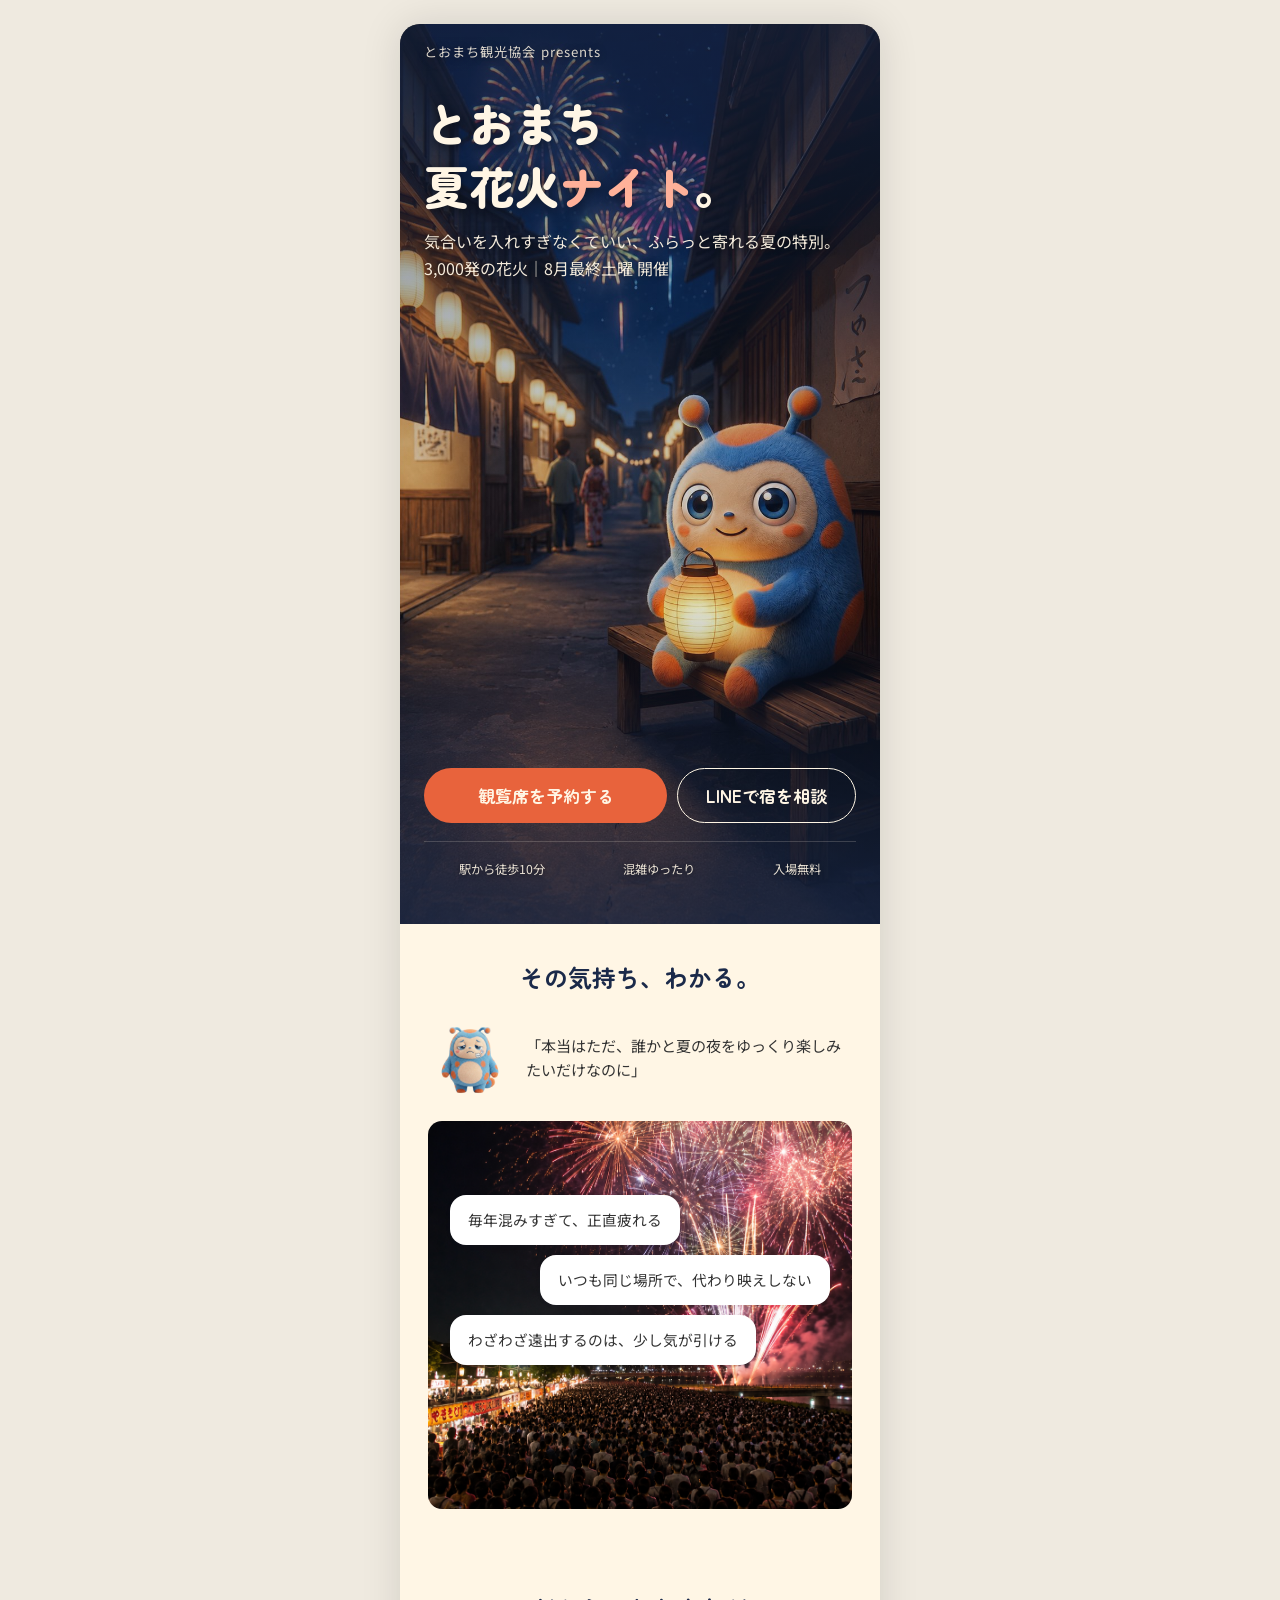
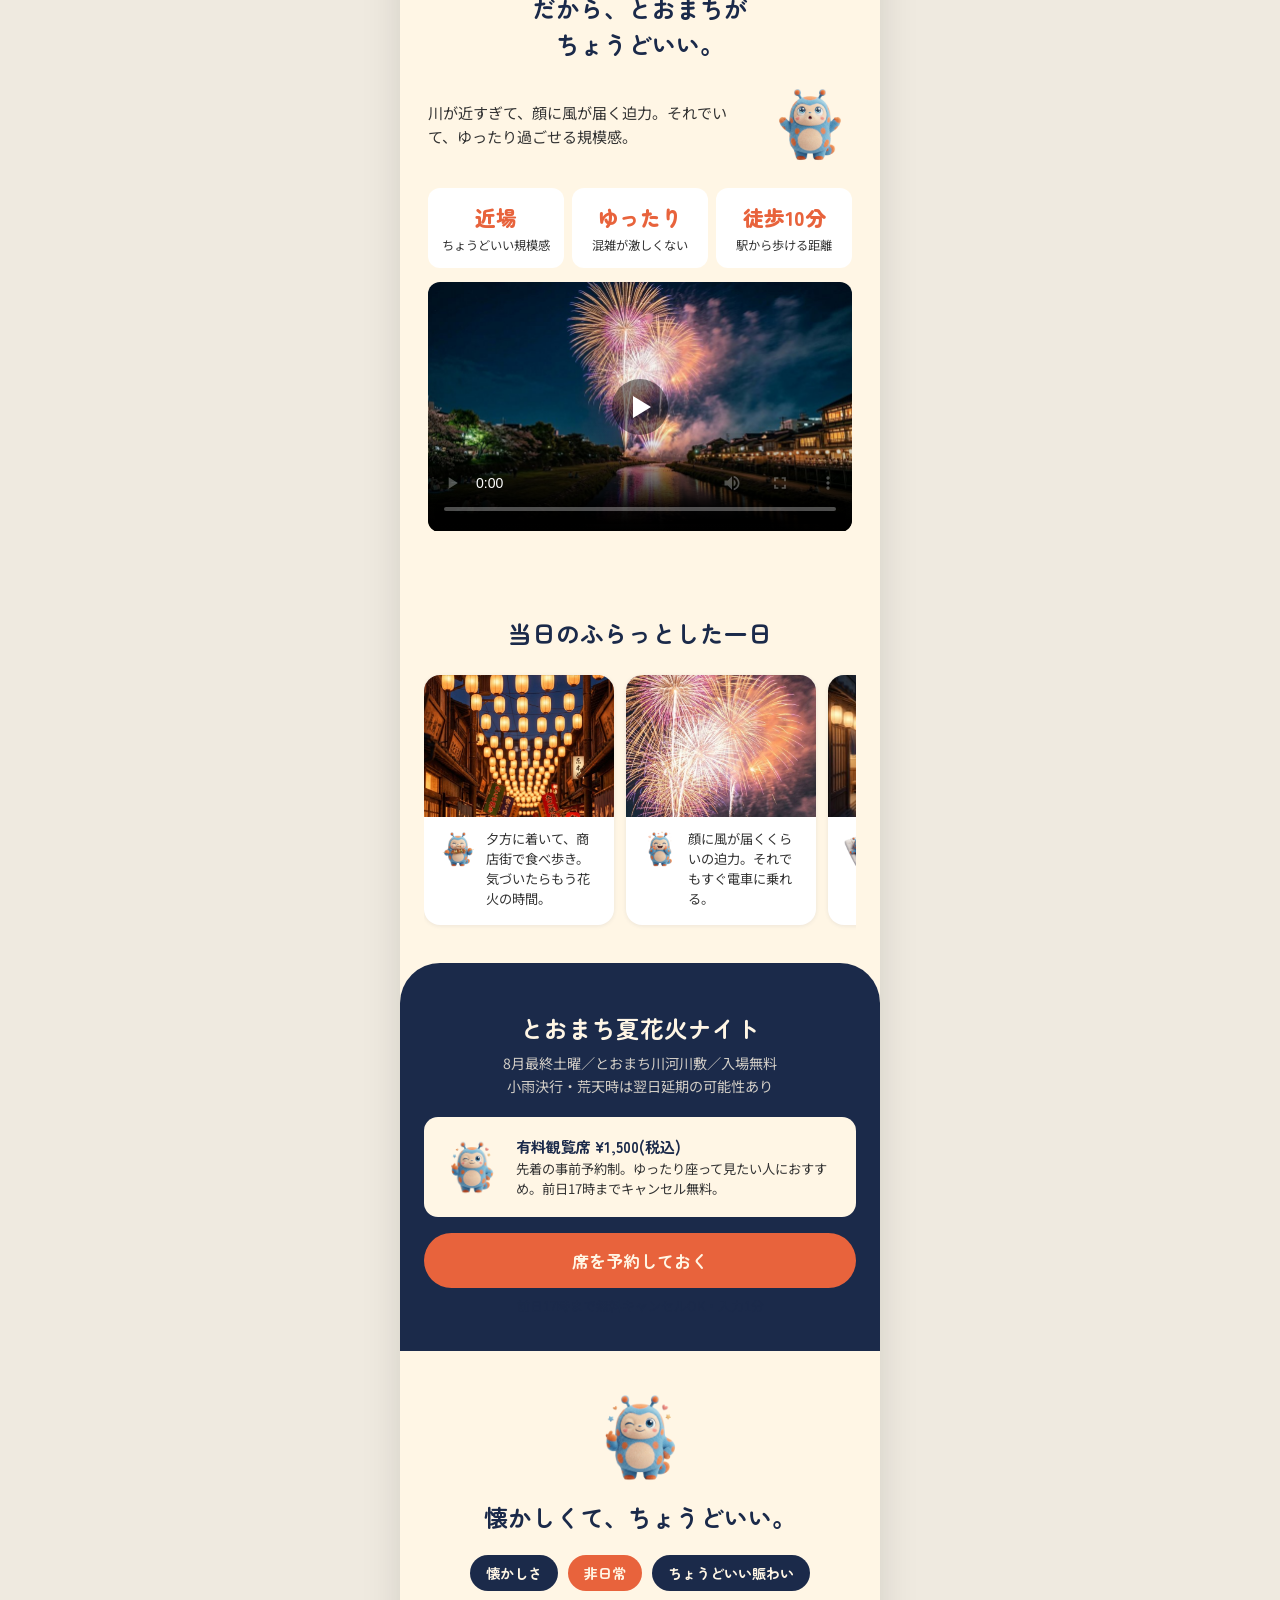
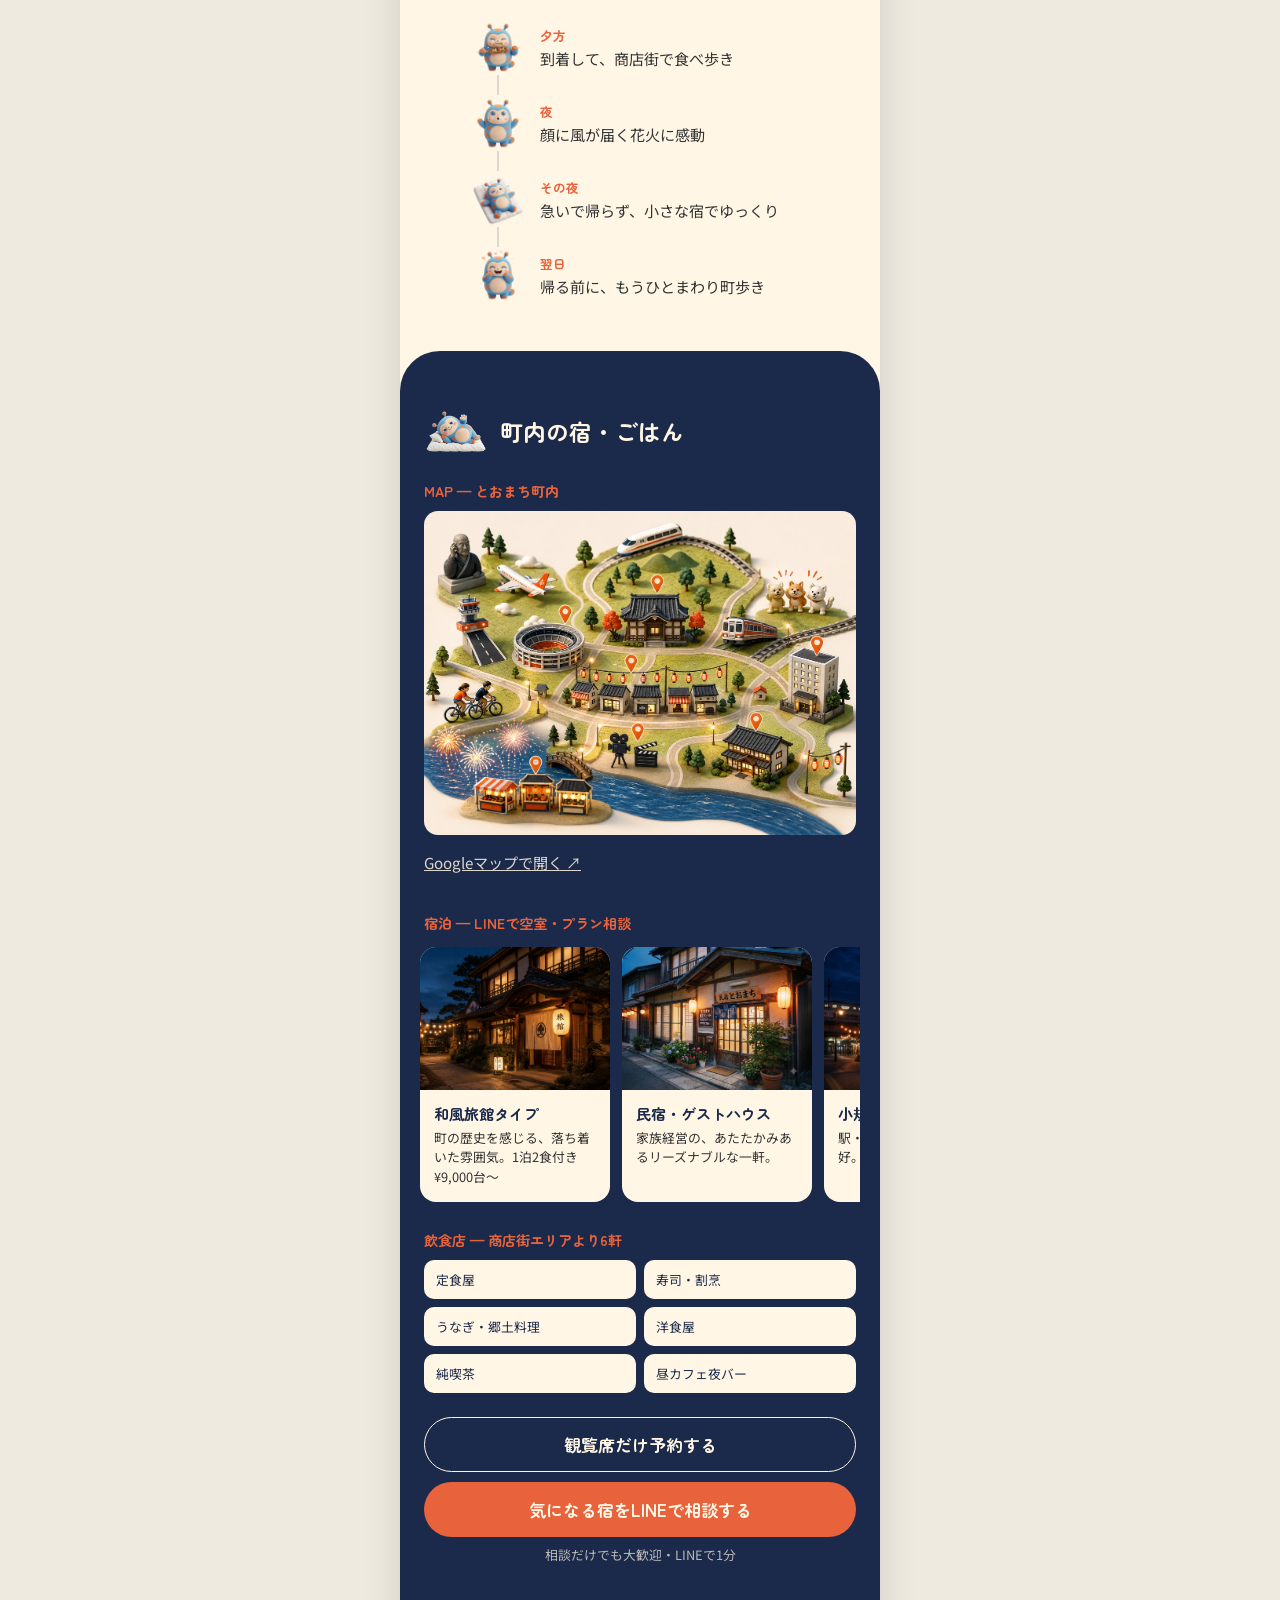
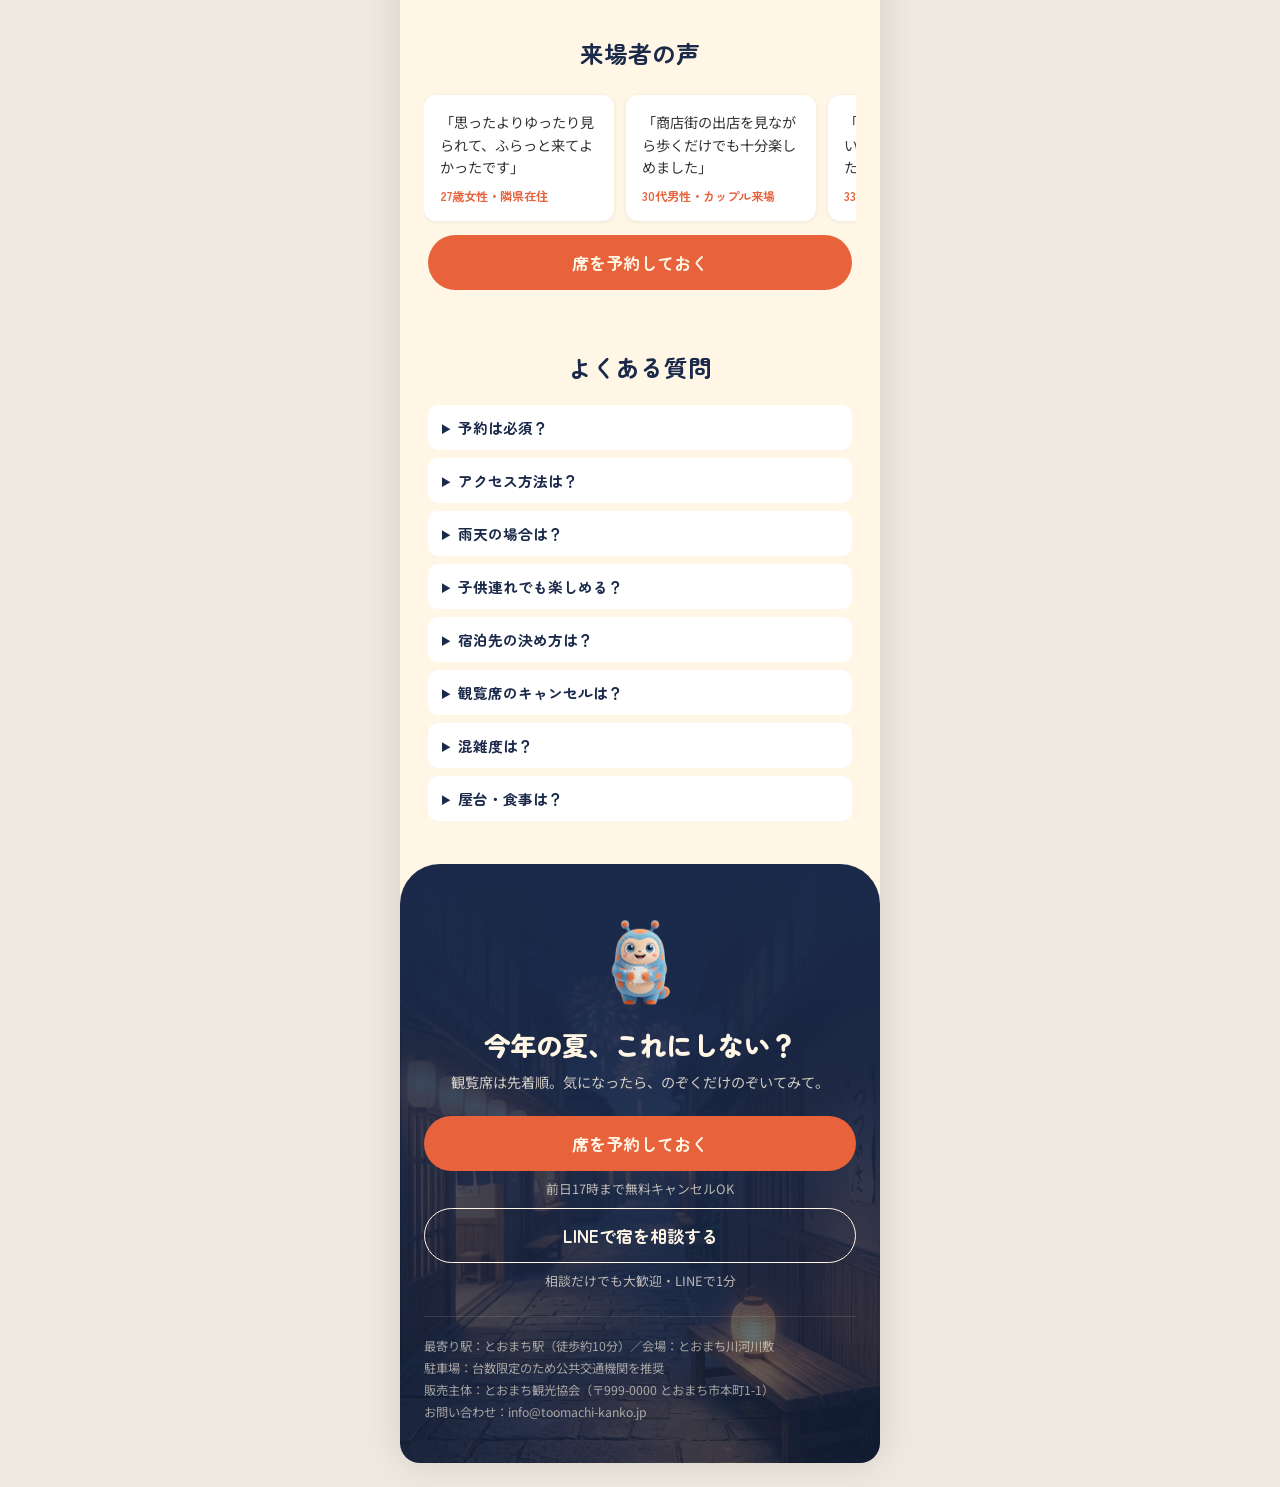
==== index.html @ 7e81d55f "更新-3" ====
<!DOCTYPE html>
<html lang="ja">

<head>
  <meta charset="UTF-8">
  <!-- スマホファースト：この viewport 設定が無いとPC表示のまま縮小されてしまうので必須です -->
  <meta name="viewport" content="width=device-width, initial-scale=1.0">
  <title>とおまち夏花火ナイト｜気合いを入れすぎなくていい、ふらっと行ける夏の特別</title>
  <meta name="description" content="とおまち夏花火ナイト。3,000発の花火、駅から徒歩10分、混雑ゆったり。気合いを入れすぎなくていい、ふらっと寄れる夏の特別を、とおまちで。">

  <!-- canonical URL：http/https・www有無などの重複URL対策。
       TODO: 実際の公開URLに差し替えてください（例：GitHub Pagesならリポジトリの公開URL） -->
  <link rel="canonical" href="https://your-domain.example/">

  <!-- OGP：SNS（Reels・X・LINEなど）でリンクをシェアされた時のカード表示に使われます -->
  <meta property="og:type" content="website">
  <meta property="og:site_name" content="とおまち夏花火ナイト">
  <meta property="og:title" content="とおまち夏花火ナイト｜気合いを入れすぎなくていい、ふらっと行ける夏の特別">
  <meta property="og:description" content="3,000発の花火、駅から徒歩10分、混雑ゆったり。気合いを入れすぎなくていい、ふらっと寄れる夏の特別を、とおまちで。">
  <!-- TODO: 実際の公開URL・OGP画像URLに差し替えてください（画像は1200×630px推奨） -->
  <meta property="og:url" content="https://your-domain.example/">
  <meta property="og:image" content="https://your-domain.example/images/bg-fv.jpg">
  <meta property="og:locale" content="ja_JP">

  <!-- Twitter Card：og:title等を流用しつつ、大きい画像カード表示にする指定 -->
  <meta name="twitter:card" content="summary_large_image">

  <!-- ファビコン一式：ブラウザやOSによって読み込むサイズ・形式が違うため、
       favicon.ico（従来ブラウザ用）／PNG各サイズ（現代ブラウザ・iOS用）／
       Android向けアイコン＋site.webmanifest をまとめて設置しています -->
  <link rel="icon" href="favicon.ico" sizes="any">
  <link rel="icon" type="image/png" sizes="16x16" href="images/favicon-16x16.png">
  <link rel="icon" type="image/png" sizes="32x32" href="images/favicon-32x32.png">
  <link rel="apple-touch-icon" sizes="180x180" href="images/apple-touch-icon.png">
  <link rel="manifest" href="site.webmanifest">
  <meta name="theme-color" content="#1B2A4A">

  <!-- Google Fonts：元データは日本語フォントを490個のファイルに分割して埋め込んでいたため、
     ここでは通常のCDN読み込みに変更しています（表示速度・保守性が大きく向上します） -->
  <link rel="preconnect" href="https://fonts.googleapis.com">
  <link rel="preconnect" href="https://fonts.gstatic.com" crossorigin>
  <link
    href="https://fonts.googleapis.com/css2?family=Noto+Sans+JP:wght@400;500;700&family=Zen+Maru+Gothic:wght@500;700;900&display=swap"
    rel="stylesheet">

  <link rel="stylesheet" href="style.css">
</head>

<body>

  <!-- ===================================================
     カード全体を包むラッパー。PC幅で見たときは中央に
     スマホサイズのカードとして表示されます（.lp-frame で制御）
=================================================== -->
  <div class="lp-frame">

    <!-- ============ ① ファーストビュー（FV） ============ -->
    <header class="fv" style="background-image:url('images/bg-fv.jpg');">
      <div class="fv__overlay"></div>
      <div class="fv__inner">
        <p class="fv__kicker">とおまち観光協会 presents</p>
        <h1 class="fv__title">とおまち<br>夏花火<span class="fv__title-accent">ナイト</span>。</h1>
        <p class="fv__lead">気合いを入れすぎなくていい、ふらっと寄れる夏の特別。<br>3,000発の花火｜8月最終土曜 開催</p>
      </div>

      <!-- ボタンと統計行は、写真の一番下にぴったり固定表示させたいので
         position:absolute で明示的に下端に配置しています（flexの微妙な挙動に頼らない方法） -->
      <div class="fv__bottom">
        <div class="fv__ctas">
          <!-- TODO: href="#" を実際の予約フォームURLに差し替えてください -->
          <a href="#event" class="btn btn--primary">観覧席を予約する</a>
          <a href="#lodging" class="btn btn--outline">LINEで宿を相談</a>
        </div>

        <div class="fv__stats">
          <span>駅から徒歩10分</span>
          <span>混雑ゆったり</span>
          <span>入場無料</span>
        </div>
      </div>
    </header>


    <!-- ============ ② 悩み・あるある（深層共感） ============ -->
    <section class="section section--light">
      <h2 class="section__title">その気持ち、わかる。</h2>

      <div class="empathy-row">
        <video class="empathy-row__icon" src="videos/tooma-unadare.mp4" poster="images/tooma-unadare.png"
          autoplay muted loop playsinline width="84" height="84"></video>
        <p class="empathy-row__text">「本当はただ、誰かと夏の夜をゆっくり楽しみたいだけなのに」</p>
      </div>

      <!-- 吹き出しはスクロールで画面に入ったタイミングでふわっと表示（script.js の IntersectionObserver で制御） -->
      <div class="bubble-card" style="background-image:url('images/bg-nayami.jpg');">
        <div class="bubble-card__inner">
          <div class="bubble bubble--left bubble-in" style="animation-delay:.1s">毎年混みすぎて、正直疲れる</div>
          <div class="bubble bubble--right bubble-in" style="animation-delay:.45s">いつも同じ場所で、代わり映えしない</div>
          <div class="bubble bubble--left bubble-in" style="animation-delay:.8s">わざわざ遠出するのは、少し気が引ける</div>
        </div>
      </div>
    </section>

    <!-- ============ ③ 解決（発見・ベネフィット） ============ -->
    <section class="section section--light">
      <h2 class="section__title">だから、とおまちが<br>ちょうどいい。</h2>

      <div class="empathy-row empathy-row--reverse">
        <video class="empathy-row__icon" src="videos/tooma-kirakira.mp4" poster="images/tooma-kirakira.png"
          autoplay muted loop playsinline width="84" height="84"></video>
        <p class="empathy-row__text">川が近すぎて、顔に風が届く迫力。それでいて、ゆったり過ごせる規模感。</p>
      </div>

      <div class="stat-grid">
        <div class="stat-card">
          <div class="stat-card__num">近場</div>
          <div class="stat-card__label">ちょうどいい規模感</div>
        </div>
        <div class="stat-card">
          <div class="stat-card__num">ゆったり</div>
          <div class="stat-card__label">混雑が激しくない</div>
        </div>
        <div class="stat-card">
          <div class="stat-card__num">徒歩10分</div>
          <div class="stat-card__label">駅から歩ける距離</div>
        </div>
      </div>

      <!-- 動画：poster に静止画を指定しておくと、読み込み中/再生前にその画像が表示されます。
           loop を付けているので、最後まで再生すると自動的に最初から繰り返します -->
      <div class="video-box">
        <video id="solution-video" src="videos/solution-video.mp4" poster="images/video-poster.jpg" controls loop
          playsinline></video>
        <div id="solution-video-playhint" class="video-box__playhint">
          <div class="video-box__playhint-circle">
            <div class="video-box__playhint-triangle"></div>
          </div>
        </div>
      </div>
    </section>

    <!-- ============ ④ 来場シーン紹介（モデルコース） ============ -->
    <section class="section section--light">
      <h2 class="section__title">当日のふらっとした一日</h2>

      <div class="scroll-row">
        <article class="scene-card">
          <div class="scene-card__photo" style="background-image:url('images/scene-tabearuki.jpg');"></div>
          <div class="scene-card__body">
            <img src="images/tooma-mogumogu.png" alt="モグモグするとおま" class="scene-card__icon" width="40" height="40" loading="lazy">
            <p>夕方に着いて、商店街で食べ歩き。気づいたらもう花火の時間。</p>
          </div>
        </article>
        <article class="scene-card">
          <div class="scene-card__photo" style="background-image:url('images/scene-hanabi.jpg');"></div>
          <div class="scene-card__body">
            <img src="images/tooma-kandou.png" alt="感動するとおま" class="scene-card__icon" width="40" height="40" loading="lazy">
            <p>顔に風が届くくらいの迫力。それでもすぐ電車に乗れる。</p>
          </div>
        </article>
        <article class="scene-card">
          <div class="scene-card__photo" style="background-image:url('images/scene-shukuhaku.jpg');"></div>
          <div class="scene-card__body">
            <img src="images/tooma-nekorobu.png" alt="寝転ぶとおま" class="scene-card__icon" width="40" height="40" loading="lazy">
            <p>急いで帰らなくていい。小さくて可愛いお宿で、明日もゆっくり。</p>
          </div>
        </article>
      </div>
    </section>

    <!-- ============ ⑤ イベント情報・観覧席 ============ -->
    <section id="event" class="section section--dark section--round-top">
      <h2 class="section__title section__title--on-dark">とおまち夏花火ナイト</h2>
      <p class="section__sub">8月最終土曜／とおまち川河川敷／入場無料<br>小雨決行・荒天時は翌日延期の可能性あり</p>

      <div class="ticket-card">
        <img src="images/tooma-matte.png" alt="待って、のとおま" class="ticket-card__icon" width="60" height="60" loading="lazy">
        <div>
          <p class="ticket-card__title">有料観覧席 ¥1,500(税込)</p>
          <p class="ticket-card__desc">先着の事前予約制。ゆったり座って見たい人におすすめ。前日17時までキャンセル無料。</p>
        </div>
      </div>

      <!-- TODO: href="#" を実際の予約フォームURLに差し替えてください -->
      <a href="#" class="btn btn--primary btn--block">席を予約しておく</a>
      <p class="btn-microcopy">前日17時まで無料キャンセルOK・入力1分</p>
    </section>

    <!-- ============ ⑥ ベネフィット ============ -->
    <section class="section section--light section--center">
      <video class="float-icon" src="videos/tooma-wink.mp4" poster="images/tooma-wink.png"
        autoplay muted loop playsinline width="100" height="100"></video>
      <h2 class="section__title">懐かしくて、ちょうどいい。</h2>
      <div class="tag-row">
        <span class="tag tag--navy">懐かしさ</span>
        <span class="tag tag--accent">非日常</span>
        <span class="tag tag--navy">ちょうどいい賑わい</span>
      </div>

      <!-- P2-6(移動＋拡張): とおまちで過ごす一日の流れを、キャラクターの表情で紹介 -->
      <div class="day-flow">
        <div class="day-flow__step">
          <img src="images/tooma-mogumogu.png" alt="モグモグするとおま" class="day-flow__icon" width="56" height="56" loading="lazy">
          <div class="day-flow__body">
            <p class="day-flow__time">夕方</p>
            <p class="day-flow__text">到着して、商店街で食べ歩き</p>
          </div>
        </div>
        <div class="day-flow__step">
          <img src="images/tooma-kirakira.png" alt="キラキラするとおま" class="day-flow__icon" width="56" height="56" loading="lazy">
          <div class="day-flow__body">
            <p class="day-flow__time">夜</p>
            <p class="day-flow__text">顔に風が届く花火に感動</p>
          </div>
        </div>
        <div class="day-flow__step">
          <img src="images/tooma-nekorobu.png" alt="寝転ぶとおま" class="day-flow__icon" width="56" height="56" loading="lazy">
          <div class="day-flow__body">
            <p class="day-flow__time">その夜</p>
            <p class="day-flow__text">急いで帰らず、小さな宿でゆっくり</p>
          </div>
        </div>
        <div class="day-flow__step">
          <img src="images/tooma-kandou.png" alt="感動するとおま" class="day-flow__icon" width="56" height="56" loading="lazy">
          <div class="day-flow__body">
            <p class="day-flow__time">翌日</p>
            <p class="day-flow__text">帰る前に、もうひとまわり町歩き</p>
          </div>
        </div>
      </div>
    </section>

    <!-- ============ ⑦ 宿泊施設・飲食店 ============ -->
    <section id="lodging" class="section section--dark section--round-top">
      <div class="section-heading-row">
        <img src="images/tooma-tefuru.png" alt="手を振るとおま" class="section-heading-row__icon" width="64" height="64" loading="lazy">
        <h2 class="section-heading-row__title">町内の宿・ごはん</h2>
      </div>

      <p class="label label--accent">MAP — とおまち町内</p>
      <div class="map-box" style="background-image:url('images/map-machi.jpg');"></div>
      <!-- TODO: href を実際の会場のGoogleマップURLに差し替えてください（今は「とおまち駅」の仮リンクです） -->
      <a href="https://www.google.com/maps?q=とおまち駅" target="_blank" rel="noopener" class="map-embed__link">Googleマップで開く ↗</a>

      <p class="label label--accent">宿泊 — LINEで空室・プラン相談</p>
      <div class="scroll-row">
        <article class="lodging-card">
          <div class="lodging-card__photo" style="background-image:url('images/lodging-1.jpg');"></div>
          <div class="lodging-card__body">
            <p class="lodging-card__title">和風旅館タイプ</p>
            <p class="lodging-card__desc">町の歴史を感じる、落ち着いた雰囲気。1泊2食付き ¥9,000台〜</p>
          </div>
        </article>
        <article class="lodging-card">
          <div class="lodging-card__photo" style="background-image:url('images/lodging-2.jpg');"></div>
          <div class="lodging-card__body">
            <p class="lodging-card__title">民宿・ゲストハウス</p>
            <p class="lodging-card__desc">家族経営の、あたたかみあるリーズナブルな一軒。</p>
          </div>
        </article>
        <article class="lodging-card">
          <div class="lodging-card__photo" style="background-image:url('images/lodging-3.jpg');"></div>
          <div class="lodging-card__body">
            <p class="lodging-card__title">小規模ホテル</p>
            <p class="lodging-card__desc">駅・会場からアクセス良好。シンプルで快適。</p>
          </div>
        </article>
      </div>

      <p class="label label--accent">飲食店 — 商店街エリアより6軒</p>
      <div class="food-grid">
        <div class="food-chip">定食屋</div>
        <div class="food-chip">寿司・割烹</div>
        <div class="food-chip">うなぎ・郷土料理</div>
        <div class="food-chip">洋食屋</div>
        <div class="food-chip">純喫茶</div>
        <div class="food-chip">昼カフェ夜バー</div>
      </div>

      <!-- P2-7: 宿泊に興味がない日帰り層がここで導線を失わないように追加 -->
      <a href="#event" class="btn btn--outline btn--block">観覧席だけ予約する</a>

      <!-- TODO: href="#" を実際のLINE公式アカウントURLに差し替えてください -->
      <a href="#" class="btn btn--primary btn--block">気になる宿をLINEで相談する</a>
      <p class="btn-microcopy btn-microcopy--on-dark">相談だけでも大歓迎・LINEで1分</p>
    </section>

    <!-- ============ ⑧ 来場者の声 ============ -->
    <section class="section section--light">
      <h2 class="section__title">来場者の声</h2>
      <div class="scroll-row">
        <blockquote class="voice-card">
          <p class="voice-card__text">「思ったよりゆったり見られて、ふらっと来てよかったです」</p>
          <cite class="voice-card__who">27歳女性・隣県在住</cite>
        </blockquote>
        <blockquote class="voice-card">
          <p class="voice-card__text">「商店街の出店を見ながら歩くだけでも十分楽しめました」</p>
          <cite class="voice-card__who">30代男性・カップル来場</cite>
        </blockquote>
        <blockquote class="voice-card">
          <p class="voice-card__text">「駅からすぐで、思っていたより気軽に行けました」</p>
          <cite class="voice-card__who">33歳女性・友人グループ</cite>
        </blockquote>
        <blockquote class="voice-card">
          <p class="voice-card__text">「派手さよりゆったりした雰囲気が良く、また来ようと思いました」</p>
          <cite class="voice-card__who">40代女性・家族来場</cite>
        </blockquote>
      </div>

      <!-- P1-3: 社会的証明（声）の直後は最も行動を後押ししやすいタイミングのため、軽量CTAを設置 -->
      <!-- TODO: href="#" を実際の予約フォームURLに差し替えてください -->
      <a href="#" class="btn btn--primary btn--block">席を予約しておく</a>
    </section>

    <!-- ============ ⑨ FAQ ============ -->
    <section class="section section--light">
      <h2 class="section__title">よくある質問</h2>
      <div class="faq-list">
        <details class="faq">
          <summary>予約は必須？</summary>
          <p>日帰り観覧は不要です。ゆったり座りたい場合は有料観覧席の予約がおすすめです。</p>
        </details>
        <details class="faq">
          <summary>アクセス方法は？</summary>
          <p>最寄駅から徒歩約10分。当日は周辺道路が混雑するため、車での来場は非推奨です。</p>
        </details>
        <details class="faq">
          <summary>雨天の場合は？</summary>
          <p>小雨決行。荒天時は翌日に延期する可能性があります。最新情報は当日公式LINEで案内します。</p>
        </details>
        <details class="faq">
          <summary>子供連れでも楽しめる？</summary>
          <p>はい。混雑が激しくない規模感で、家族連れの方も多く来場されています。</p>
        </details>
        <details class="faq">
          <summary>宿泊先の決め方は？</summary>
          <p>LP内でご紹介の施設から、公式LINEでご相談ください。空室・プランはスタッフが個別にご案内します。</p>
        </details>
        <details class="faq">
          <summary>観覧席のキャンセルは？</summary>
          <p>前日17時まで無料でキャンセルいただけます。</p>
        </details>
        <details class="faq">
          <summary>混雑度は？</summary>
          <p>都市部の大規模大会に比べると穏やかです。ゆったり過ごしたい方向けの規模感です。</p>
        </details>
        <details class="faq">
          <summary>屋台・食事は？</summary>
          <p>商店街エリアに多数の出店があります。食べ歩きグルメも楽しみの一つです。</p>
        </details>
      </div>
    </section>

    <!-- ============ ⑩ CTA（最終） ============ -->
    <section class="section section--cta section--round-top"
      style="background-image:linear-gradient(180deg,#1B2A4A,rgba(27,42,74,.85) 40%,rgba(27,42,74,.6)),url('images/bg-cta.jpg');">
      <!-- 動画に対応していない/読み込み前は poster の画像（元の静止画）が表示されます。
           autoplay+muted+loop+playsinline は「音無しで自動ループ再生する装飾動画」の定番の組み合わせです -->
      <video class="float-icon" src="videos/tooma-sumaho.mp4" poster="images/tooma-sumaho.png"
        autoplay muted loop playsinline width="100" height="100"></video>
      <h2 class="cta-title">今年の夏、これにしない？</h2>
      <p class="cta-sub">観覧席は先着順。気になったら、のぞくだけのぞいてみて。</p>

      <div class="cta-buttons">
        <div>
          <!-- TODO: href="#" を実際の予約フォームURLに差し替えてください -->
          <a href="#" class="btn btn--primary btn--block btn--pulse">席を予約しておく</a>
          <p class="btn-microcopy btn-microcopy--on-dark">前日17時まで無料キャンセルOK</p>
        </div>
        <div>
          <!-- TODO: href="#" を実際のLINE公式アカウントURLに差し替えてください -->
          <a href="#" class="btn btn--outline btn--block">LINEで宿を相談する</a>
          <p class="btn-microcopy btn-microcopy--on-dark">相談だけでも大歓迎・LINEで1分</p>
        </div>
      </div>

      <p class="footer-note">
        最寄り駅：とおまち駅（徒歩約10分）／会場：とおまち川河川敷<br>
        駐車場：台数限定のため公共交通機関を推奨<br>
        販売主体：とおまち観光協会（〒999-0000 とおまち市本町1-1）<br>
        お問い合わせ：info@toomachi-kanko.jp
      </p>
    </section>

  </div><!-- /.lp-frame -->

  <!-- P1-2: スクロール中ずっと表示される固定フッターCTA。
       FVが画面内にある間は（FV自身のボタンと重複するため）script.jsで非表示にしています -->
  <div id="sticky-cta" class="sticky-cta">
    <!-- TODO: href="#" を実際の予約フォームURLに差し替えてください -->
    <a href="#" class="btn btn--primary">観覧席を予約する</a>
    <!-- TODO: href="#" を実際のLINE公式アカウントURLに差し替えてください -->
    <a href="#" class="btn btn--outline">LINEで宿を相談</a>
  </div>

  <script src="script.js"></script>
</body>

</html>
---- style.css ----
/* ==========================================================
   とおまち夏花火ナイト LP スタイルシート
   スマホファースト：まずスマホ表示を基準に書き、
   画面が広くなるほど @media (min-width: ...) で調整を足していきます
========================================================== */

/* ---- 共通リセット ---- */
* {
  margin: 0;
  padding: 0;
  box-sizing: border-box;
  /* padding を含めてサイズ計算するので、幅がズレにくくなります */
}

/* ---- ブランドカラー・共通変数 ----
   :root に色をまとめておくと、あとで色を変えたいときに
   ここ1箇所を直すだけで全体に反映されます */
:root {
  --color-navy: #1B2A4A;
  /* 夜空の紺（Primary） */
  --color-cream: #FFF6E5;
  /* 提灯のあたたかい白（Secondary） */
  --color-accent: #E8633C;
  /* 花火・夜店の赤橙（Accent） */
  --color-text: #333333;
  /* 本文 */
  --color-canvas: #EFEAE0;
  /* カードの外側（PC表示時の背景） */
  --font-heading: 'Zen Maru Gothic', sans-serif;
  --font-body: 'Noto Sans JP', sans-serif;
}

/* サイト全体の文字が小さいという指摘への対応。
   remは「html要素の文字サイズ」からの倍率で決まる単位なので、
   （bodyではなく）ここhtmlに指定する必要があります。
   前回はbodyに指定してしまっていたため、remを使っている各セクションの
   文字サイズには反映されていませんでした */
html {
  font-size: 118%;
}

body {
  background: var(--color-canvas);
  font-family: var(--font-body);
  color: var(--color-text);
  -webkit-font-smoothing: antialiased;
}

img {
  max-width: 100%;
  display: block;
}

a {
  text-decoration: none;
}

/* ==========================================================
   全体を包むフレーム
   スマホでは画面いっぱい、PC / タブレットでは中央に
   スマホサイズのカードとして表示させます
========================================================== */
.lp-frame {
  width: 100%;
  max-width: 480px;
  /* この幅を超える画面ではカード状に中央寄せ */
  margin: 0 auto;
  background: var(--color-cream);
  overflow: hidden;
  position: relative;
}

@media (min-width: 481px) {
  .lp-frame {
    margin-top: 24px;
    margin-bottom: 24px;
    box-shadow: 0 0 40px rgba(0, 0, 0, 0.12);
    border-radius: 20px;
  }
}

/* ==========================================================
   ① ファーストビュー（FV）
========================================================== */
.fv {
  position: relative;
  overflow: hidden;
  padding: 18px 24px 46px;
  background-size: cover;
  background-position: center;
  /* 画面いっぱいに表示したいというご要望に合わせて、
     アスペクト比指定から「画面の高さいっぱい」に変更。
     100dvh は「ブラウザのアドレスバー等を除いた実際の表示高さ」を指す単位で、
     スマホのSafari/Chromeでアドレスバーの出し引きがあってもズレにくいです。
     dvhに未対応の古いブラウザ向けに、まず100vhを指定してからdvhで上書きしています */
  min-height: 100vh;
  min-height: 100dvh;
}

.fv__overlay {
  position: absolute;
  inset: 0;
  background: linear-gradient(180deg,
      rgba(27, 42, 74, 0.65) 0%,
      rgba(27, 42, 74, 0.25) 45%,
      rgba(27, 42, 74, 0.15) 65%,
      rgba(27, 42, 74, 0.75) 100%);
}

.fv__inner {
  position: relative;
  width: 100%;
}

/* ボタン＋統計行を、写真の下端にぴったり固定する。
   .fv に position:relative があるので、ここでの absolute は .fv 基準になります */
.fv__bottom {
  position: absolute;
  left: 24px;
  right: 24px;
  bottom: 46px;
}

.fv__kicker {
  font-size: 0.7rem;
  letter-spacing: 0.08em;
  color: var(--color-cream);
  opacity: 0.85;
  text-shadow: 0 1px 6px rgba(0, 0, 0, 0.5);
  margin-bottom: 14px;
}

.fv__title {
  font-family: var(--font-heading);
  font-weight: 900;
  font-size: 2.4rem;
  /* 元は40pxですが、画面幅が狭い端末でも折り返さないよう少し抑えています */
  line-height: 1.4;
  color: var(--color-cream);
  text-shadow: 0 2px 12px rgba(0, 0, 0, 0.55);
  margin-top: 30px;
  margin-bottom: 10px;
}

.fv__title-accent {
  color: #ffb199;
}

.fv__lead {
  font-size: 0.85rem;
  line-height: 1.7;
  color: var(--color-cream);
  opacity: 0.95;
  text-shadow: 0 1px 6px rgba(0, 0, 0, 0.5);
  margin-bottom: 20px;
}

.fv__ctas {
  display: flex;
  gap: 10px;
  margin-bottom: 18px;
}
/* P2-8: 「観覧席を予約する」を主導線として少し大きく見せる（LINE相談は残しつつ強弱をつける） */
.fv__ctas .btn--primary {
  flex: 1.4;
}

.fv__stats {
  display: flex;
  justify-content: space-around;
  gap: 8px;
  padding-top: 18px;
  border-top: 1px solid rgba(255, 246, 229, 0.2);
  font-size: 0.65rem;
  color: var(--color-cream);
  opacity: 0.9;
  text-shadow: 0 1px 5px rgba(0, 0, 0, 0.5);
  flex-wrap: wrap;
}

/* ==========================================================
   ボタン共通パーツ（.btn）
   色違い・幅違いは修飾クラス（--primary, --outline, --block）で切り替えます
========================================================== */
.btn {
  display: inline-block;
  text-align: center;
  font-family: var(--font-heading);
  font-weight: 700;
  font-size: 0.9rem;
  padding: 14px 8px;
  border-radius: 999px;
  flex: 1;
  border: 1.5px solid transparent;
  /* スマホでタップした時に、丸ボタンなのに四角くハイライトが光る現象を防ぐ */
  -webkit-tap-highlight-color: transparent;
  /* hover/active時の変化を滑らかにする */
  transition: transform 0.15s ease, opacity 0.15s ease, background-color 0.15s ease;
}

/* 押した瞬間（スマホのタップ・PCのクリック両方）に少し縮んで押した感を出す */
.btn:active {
  transform: scale(0.97);
  opacity: 0.9;
}

/* キーボード操作（Tabキー）でボタンにフォーカスした時にわかるようにする（アクセシビリティ対応） */
.btn:focus-visible {
  outline: 2px solid var(--color-accent);
  outline-offset: 2px;
}

/* @media(hover:hover) は「マウスでの操作ができる環境」だけに絞る指定です。
   これが無いと、スマホでボタンをタップした後に指を離しても
   hoverの見た目が少し残ってしまうことがあります */
@media (hover: hover) {
  .btn--primary:hover {
    background: #d5572f; /* accentより少し濃いめ */
  }

  .btn--outline:hover {
    background: rgba(255, 246, 229, 0.12);
  }
}

.btn--primary {
  background: var(--color-accent);
  color: var(--color-cream);
}

.btn--outline {
  background: transparent;
  color: var(--color-cream);
  border-color: var(--color-cream);
}

.btn--block {
  display: block;
  width: 100%;
}
/* P2-7: ブロックボタンを連続で並べたときに、隙間が無くくっつかないようにする */
.btn--block + .btn--block {
  margin-top: 10px;
}

/* CTAセクション最後のボタンをふわっと目立たせる（脈打つような動き） */
@keyframes ctaPulse {

  0%,
  100% {
    transform: scale(1);
    box-shadow: 0 0 0 0 rgba(232, 99, 60, 0.55);
  }

  50% {
    transform: scale(1.035);
    box-shadow: 0 0 0 10px rgba(232, 99, 60, 0);
  }
}

.btn--pulse {
  animation: ctaPulse 2.2s ease-in-out infinite;
}

/* ==========================================================
   セクション共通レイアウト
========================================================== */
.section {
  padding: 36px 28px 24px;
  position: relative;
}

.section--light {
  background: var(--color-cream);
}

.section--dark {
  background: var(--color-navy);
  padding: 48px 24px 36px;
}

/* セクションの上端を丸くくり抜いて、前のセクションに乗っかっているように見せる装飾 */
.section--round-top {
  border-radius: 40px 40px 0 0;
}

.section--center {
  text-align: center;
}

.section__title {
  font-family: var(--font-heading);
  font-weight: 700;
  font-size: 1.25rem;
  line-height: 1.5;
  color: var(--color-navy);
  text-align: center;
  margin-bottom: 20px;
}

.section__title--on-dark {
  color: var(--color-cream);
  margin-bottom: 6px;
}

.section__sub {
  font-size: 0.75rem;
  line-height: 1.6;
  color: var(--color-cream);
  opacity: 0.8;
  text-align: center;
  margin-bottom: 20px;
}

.section-heading-row {
  display: flex;
  align-items: center;
  gap: 12px;
  margin-bottom: 18px;
}

.section-heading-row__icon {
  width: 64px;
  flex-shrink: 0;
}

.section-heading-row__title {
  font-family: var(--font-heading);
  font-weight: 700;
  font-size: 1.2rem;
  color: var(--color-cream);
}

.label {
  font-family: var(--font-heading);
  font-weight: 600;
  font-size: 0.75rem;
  margin-bottom: 10px;
}

.label--accent {
  color: var(--color-accent);
  margin-top: 14px;
}

/* ==========================================================
   ② 悩み・あるある / ③ 解決　共通：とおま＋一言 の並び
========================================================== */
.empathy-row {
  display: flex;
  gap: 14px;
  align-items: center;
  margin-bottom: 22px;
}

.empathy-row--reverse {
  flex-direction: row-reverse;
}

.empathy-row__icon {
  width: 84px;
  flex-shrink: 0;
}

.empathy-row__text {
  font-size: 0.8rem;
  line-height: 1.6;
}

/* 吹き出し付きの写真カード */
.bubble-card {
  position: relative;
  border-radius: 14px;
  overflow: hidden;
  aspect-ratio: 306 / 280;
  /* 元デザインの比率のまま、幅が変わっても縦長写真の見え方を保つ */
  margin-bottom: 22px;
  background-size: cover;
  background-position: center;
  display: flex;
  align-items: center;
}

.bubble-card__inner {
  position: relative;
  width: 100%;
  display: flex;
  flex-direction: column;
  gap: 10px;
  padding: 10px 16px 80px;
}

.bubble {
  background: #fff;
  border-radius: 16px;
  padding: 14px 18px;
  font-size: 0.78rem;
  line-height: 1.5;
  box-shadow: 0 1px 4px rgba(27, 42, 74, 0.08);
  max-width: 95%;
}

.bubble--left {
  align-self: flex-start;
  margin-left: 6px;
}

.bubble--right {
  align-self: flex-end;
  margin-right: 6px;
}

/* 吹き出しが画面に入ったらフワッと表示するアニメーション
   （script.js の IntersectionObserver が .is-visible クラスを付与します） */
.bubble-in {
  opacity: 0;
}

.bubble-in.is-visible {
  animation: bubbleIn 0.6s ease-out forwards;
}

@keyframes bubbleIn {
  from {
    opacity: 0;
    transform: translateY(14px);
  }

  to {
    opacity: 1;
    transform: translateY(0);
  }
}

/* ==========================================================
   ③ 解決：3つのミニ統計カード
========================================================== */
.stat-grid {
  display: grid;
  grid-template-columns: 1fr 1fr 1fr;
  gap: 8px;
  text-align: center;
  margin-bottom: 14px;
}

.stat-card {
  background: #fff;
  border-radius: 12px;
  padding: 14px 8px;
}

.stat-card__num {
  font-family: var(--font-heading);
  font-weight: 900;
  font-size: 1.1rem;
  color: var(--color-accent);
}

.stat-card__label {
  font-size: 0.65rem;
  margin-top: 4px;
}

/* 動画ボックス */
.video-box {
  position: relative;
  border-radius: 12px;
  overflow: hidden;
  aspect-ratio: 306 / 180;
  /* 元デザインの比率のまま */
  margin-bottom: 24px;
  background: #000;
}

.video-box video {
  width: 100%;
  height: 100%;
  object-fit: cover;
}

.video-box__playhint {
  position: absolute;
  inset: 0;
  display: flex;
  align-items: center;
  justify-content: center;
  pointer-events: none;
  /* 再生ボタンの上に重ねているだけなので、クリックは下の video に通す */
}

.video-box__playhint-circle {
  width: 56px;
  height: 56px;
  border-radius: 50%;
  background: rgba(0, 0, 0, 0.45);
  display: flex;
  align-items: center;
  justify-content: center;
}

.video-box__playhint-triangle {
  width: 0;
  height: 0;
  border-top: 11px solid transparent;
  border-bottom: 11px solid transparent;
  border-left: 18px solid #fff;
  margin-left: 4px;
}

/* ==========================================================
   ④ イベント情報・観覧席
========================================================== */
.ticket-card {
  background: var(--color-cream);
  border-radius: 14px;
  padding: 18px;
  display: flex;
  align-items: center;
  gap: 14px;
  margin-bottom: 16px;
}

.ticket-card__icon {
  width: 60px;
  flex-shrink: 0;
}

.ticket-card__title {
  font-family: var(--font-heading);
  font-weight: 700;
  font-size: 0.8rem;
  color: var(--color-navy);
}

.ticket-card__desc {
  font-size: 0.7rem;
  line-height: 1.5;
  margin-top: 2px;
}

/* ==========================================================
   ⑤ 来場シーン / ⑧ 来場者の声 共通：横スクロールカード列
========================================================== */
.scroll-row {
  display: flex;
  gap: 12px;
  overflow-x: auto;
  padding: 4px 4px 14px;
  margin: 0 -4px;
  scroll-snap-type: x proximity;
  /* 指を離すとカードの位置でピタッと止まる */
  -webkit-overflow-scrolling: touch;
  /* スクロールバーを非表示にする（3セクション共通） */
  scrollbar-width: none;
  /* Firefox */
  -ms-overflow-style: none;
  /* 旧Edge / IE */
}

.scroll-row::-webkit-scrollbar {
  display: none;
  /* Chrome / Safari */
}

.scene-card {
  flex: 0 0 190px;
  /* 町内の宿・ごはんセクションのカード(.lodging-card)と同じ幅に統一 */
  scroll-snap-align: start;
  background: #fff;
  border-radius: 16px;
  overflow: hidden;
  box-shadow: 0 1px 4px rgba(27, 42, 74, 0.08);
}

.scene-card__photo {
  width: 100%;
  aspect-ratio: 4 / 3;
  /* .lodging-card__photo と同じ比率に統一 */
  background-size: cover;
  background-position: center;
}

.scene-card__body {
  padding: 12px 14px 16px;
  display: flex;
  gap: 8px;
  align-items: flex-start;
  font-size: 0.7rem;
  line-height: 1.5;
}

.scene-card__icon {
  width: 40px;
  flex-shrink: 0;
}

/* ==========================================================
   ⑥ ベネフィット
========================================================== */
.float-icon {
  width: 100px;
  margin: 0 auto 8px;
  object-fit: cover; /* <video> になっても縦横比が崩れないように */
}

.tag-row {
  display: flex;
  gap: 10px;
  justify-content: center;
  flex-wrap: wrap;
  margin-top: 14px;
}

.tag {
  font-family: var(--font-heading);
  font-weight: 700;
  font-size: 0.75rem;
  padding: 8px 16px;
  border-radius: 999px;
  color: var(--color-cream);
}

.tag--navy {
  background: var(--color-navy);
}

.tag--accent {
  background: var(--color-accent);
}

/* ==========================================================
   P2-6: ベネフィットセクション内の「一日の流れ」タイムライン
========================================================== */
.day-flow {
  max-width: 340px;
  margin: 28px auto 24px;
  display: flex;
  flex-direction: column;
  gap: 20px;
  text-align: left; /* 親セクションが text-align:center のため、ここで左寄せに戻す */
}

.day-flow__step {
  display: flex;
  align-items: center;
  gap: 14px;
  position: relative;
}

/* ステップ同士をつなぐ縦の線（最後のステップ以外に表示） */
.day-flow__step:not(:last-child)::after {
  content: "";
  position: absolute;
  left: 27px; /* アイコン(56px)の中央あたり */
  top: 56px;
  width: 2px;
  height: 20px;
  background: rgba(27, 42, 74, 0.15);
}

.day-flow__icon {
  width: 56px;
  flex-shrink: 0;
}

.day-flow__time {
  font-family: var(--font-heading);
  font-weight: 700;
  font-size: 0.68rem;
  color: var(--color-accent);
}

.day-flow__text {
  font-size: 0.8rem;
  line-height: 1.5;
  margin-top: 2px;
}

/* ==========================================================
   ⑦ 宿泊施設・飲食店
========================================================== */
.map-box {
  border-radius: 14px;
  overflow: hidden;
  aspect-ratio: 4 / 3;
  /* イラストマップの縦横比(4:3)に合わせて、左右が切れすぎないようにする */
  margin-bottom: 12px;
  background-size: cover;
  background-position: center;
}

/* MAP — テキストリンク（実際のGoogleマップを開く） */
.map-embed__link {
  display: inline-block;
  font-size: 0.8rem;
  color: var(--color-cream);
  opacity: 0.85;
  text-decoration: underline;
  margin-bottom: 26px;
}

.lodging-card {
  flex: 0 0 190px;
  scroll-snap-align: start;
  background: var(--color-cream);
  border-radius: 16px;
  overflow: hidden;
}

.lodging-card__photo {
  width: 100%;
  aspect-ratio: 4 / 3;
  /* 宿泊施設の写真(4:3)に合わせて調整 */
  background-size: cover;
  background-position: center;
}

/* 写真が未設定の間だけ使うプレースホルダー見た目。
   実際の写真を用意したら、HTML側の style="background-image:..." に差し替えて
   このクラス（lodging-card__photo--placeholder）は外してください */
.lodging-card__photo--placeholder {
  background: repeating-linear-gradient(45deg,
      #e6ded0,
      #e6ded0 10px,
      #dcd2bf 10px,
      #dcd2bf 20px);
  display: flex;
  align-items: center;
  justify-content: center;
  font-size: 0.65rem;
  color: var(--color-navy);
  text-align: center;
  padding: 8px;
}

.lodging-card__body {
  padding: 12px 14px 16px;
}

.lodging-card__title {
  font-family: var(--font-heading);
  font-weight: 700;
  font-size: 0.8rem;
  color: var(--color-navy);
}

.lodging-card__desc {
  font-size: 0.68rem;
  line-height: 1.5;
  margin-top: 4px;
}

.food-grid {
  display: grid;
  grid-template-columns: 1fr 1fr;
  gap: 8px;
  margin-bottom: 24px;
}

.food-chip {
  background: var(--color-cream);
  border-radius: 10px;
  padding: 10px 12px;
  font-size: 0.68rem;
  color: var(--color-navy);
}

/* ==========================================================
   ⑧ 来場者の声
========================================================== */
.voice-card {
  flex: 0 0 190px;
  /* .scene-card / .lodging-card と同じ幅に統一 */
  scroll-snap-align: start;
  background: #fff;
  border-radius: 12px;
  padding: 16px;
  box-shadow: 0 1px 4px rgba(27, 42, 74, 0.08);
}

.voice-card__text {
  font-size: 0.75rem;
  line-height: 1.6;
}

.voice-card__who {
  display: block;
  font-family: var(--font-heading);
  font-weight: 700;
  font-size: 0.65rem;
  color: var(--color-accent);
  font-style: normal;
  margin-top: 8px;
}

/* ==========================================================
   ⑨ FAQ（アコーディオン）
========================================================== */
.faq-list {
  display: flex;
  flex-direction: column;
  gap: 8px;
  margin-top: 19px;
  margin-bottom: 19px;
}

.faq {
  background: #fff;
  border-radius: 10px;
  padding: 12px 14px;
}

.faq summary {
  font-family: var(--font-heading);
  font-weight: 700;
  font-size: 0.78rem;
  color: var(--color-navy);
  cursor: pointer;
}

.faq summary::-webkit-details-marker {
  display: none;
  /* Safari のデフォルト三角マーカーを消す */
}

.faq p {
  font-size: 0.72rem;
  line-height: 1.6;
  margin-top: 6px;
}

/* ==========================================================
   ⑩ CTA（最終セクション）
========================================================== */
.section--cta {
  background-size: cover;
  background-position: center;
  text-align: center;
  padding: 48px 24px 40px;
}

.cta-title {
  font-family: var(--font-heading);
  font-weight: 900;
  font-size: 1.4rem;
  line-height: 1.5;
  color: var(--color-cream);
  margin-bottom: 6px;
}

.cta-sub {
  font-size: 0.75rem;
  line-height: 1.6;
  color: var(--color-cream);
  opacity: 0.8;
  margin-bottom: 22px;
}

.cta-buttons {
  display: flex;
  flex-direction: column;
  gap: 10px;
  margin-bottom: 26px;
}

.footer-note {
  border-top: 1px solid rgba(255, 246, 229, 0.2);
  padding-top: 18px;
  font-size: 0.65rem;
  line-height: 1.8;
  color: var(--color-cream);
  opacity: 0.6;
  text-align: left;
}

/* ==========================================================
   P1-4: CTAボタン用マイクロコピー（安心材料）
   明るい背景（section--light）向けがデフォルト、
   紺色背景（section--dark／CTAセクション）では --on-dark 修飾クラスを併用する
========================================================== */
.btn-microcopy {
  text-align: center;
  font-size: 0.68rem;
  color: var(--color-navy);
  opacity: 0.6;
  margin-top: 8px;
}
.btn-microcopy--on-dark {
  color: var(--color-cream);
  opacity: 0.7;
}

/* ==========================================================
   P1-2: スクロール追従の固定フッターCTA
   FVが画面内にある間はscript.jsが .is-visible を外して非表示にする
========================================================== */
.sticky-cta {
  position: fixed;
  left: 50%;
  transform: translateX(-50%) translateY(100%);
  bottom: 0;
  width: 100%;
  max-width: 480px; /* .lp-frame と同じ幅に揃える */
  display: flex;
  gap: 10px;
  padding: 10px 16px calc(10px + env(safe-area-inset-bottom, 0px));
  background: var(--color-navy);
  box-shadow: 0 -2px 12px rgba(0, 0, 0, 0.15);
  z-index: 100;
  opacity: 0;
  transition: transform 0.25s ease, opacity 0.25s ease;
  pointer-events: none; /* 非表示中は下に隠れたボタンなどを誤タップしないように */
}
.sticky-cta.is-visible {
  transform: translateX(-50%) translateY(0);
  opacity: 1;
  pointer-events: auto;
}
.sticky-cta .btn {
  font-size: 0.8rem;
  padding: 12px 8px;
}

/* ==========================================================
   タブレット以上での微調整（お好みで拡張してください）
========================================================== */
@media (min-width: 481px) {
  .section--round-top:first-of-type {
    border-radius: 40px 40px 0 0;
  }
}
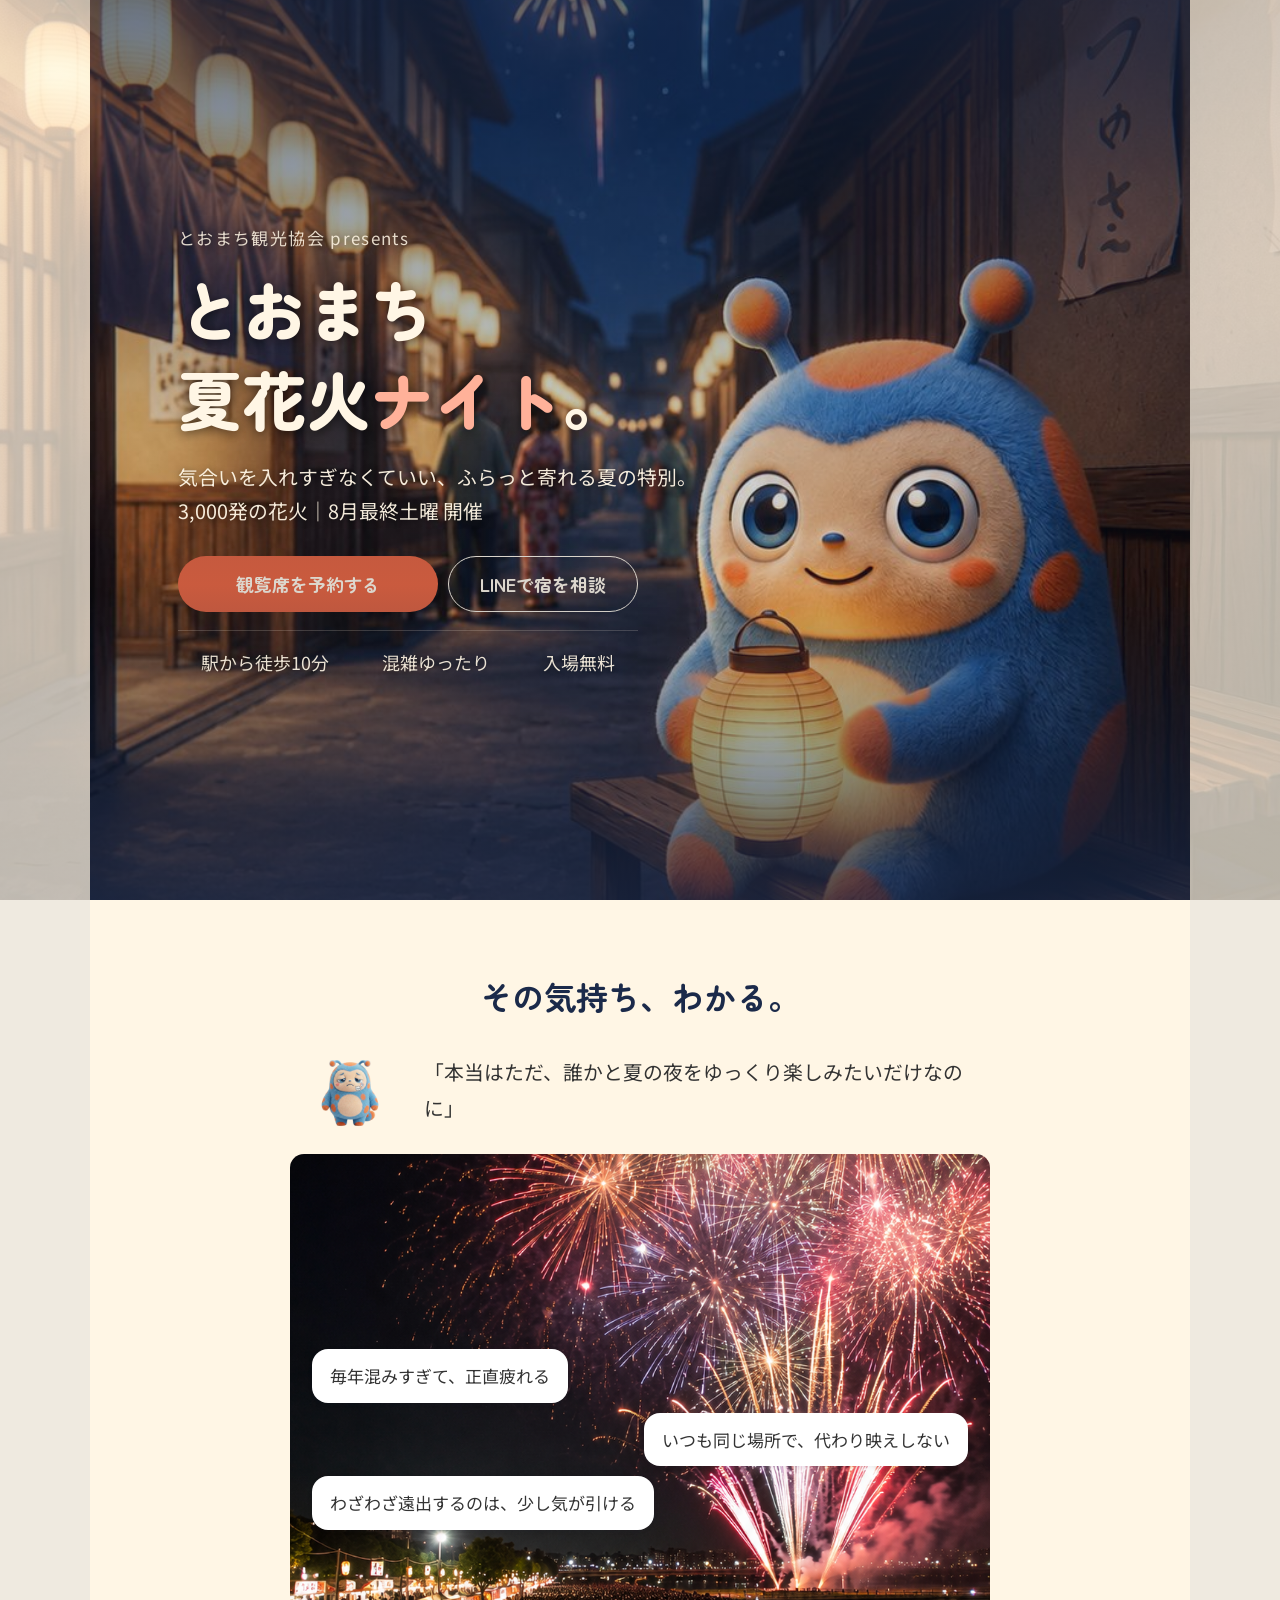
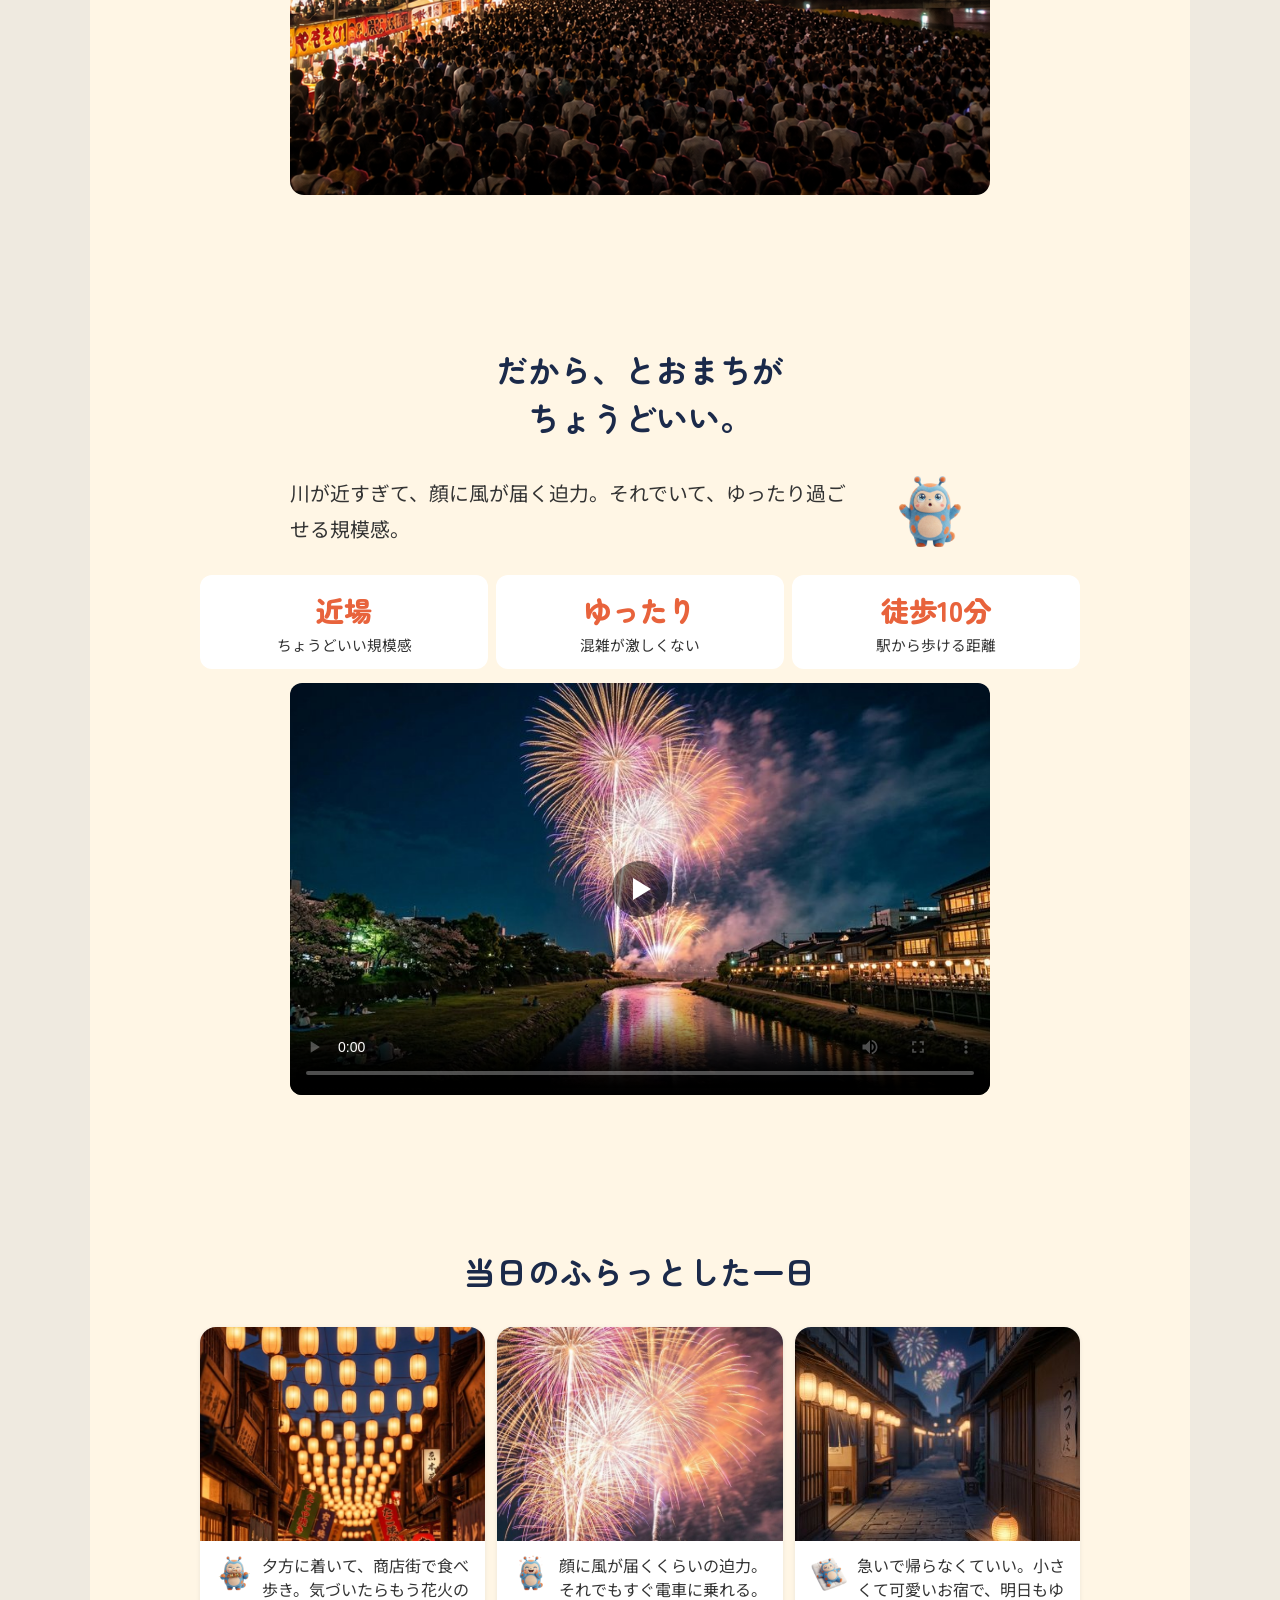
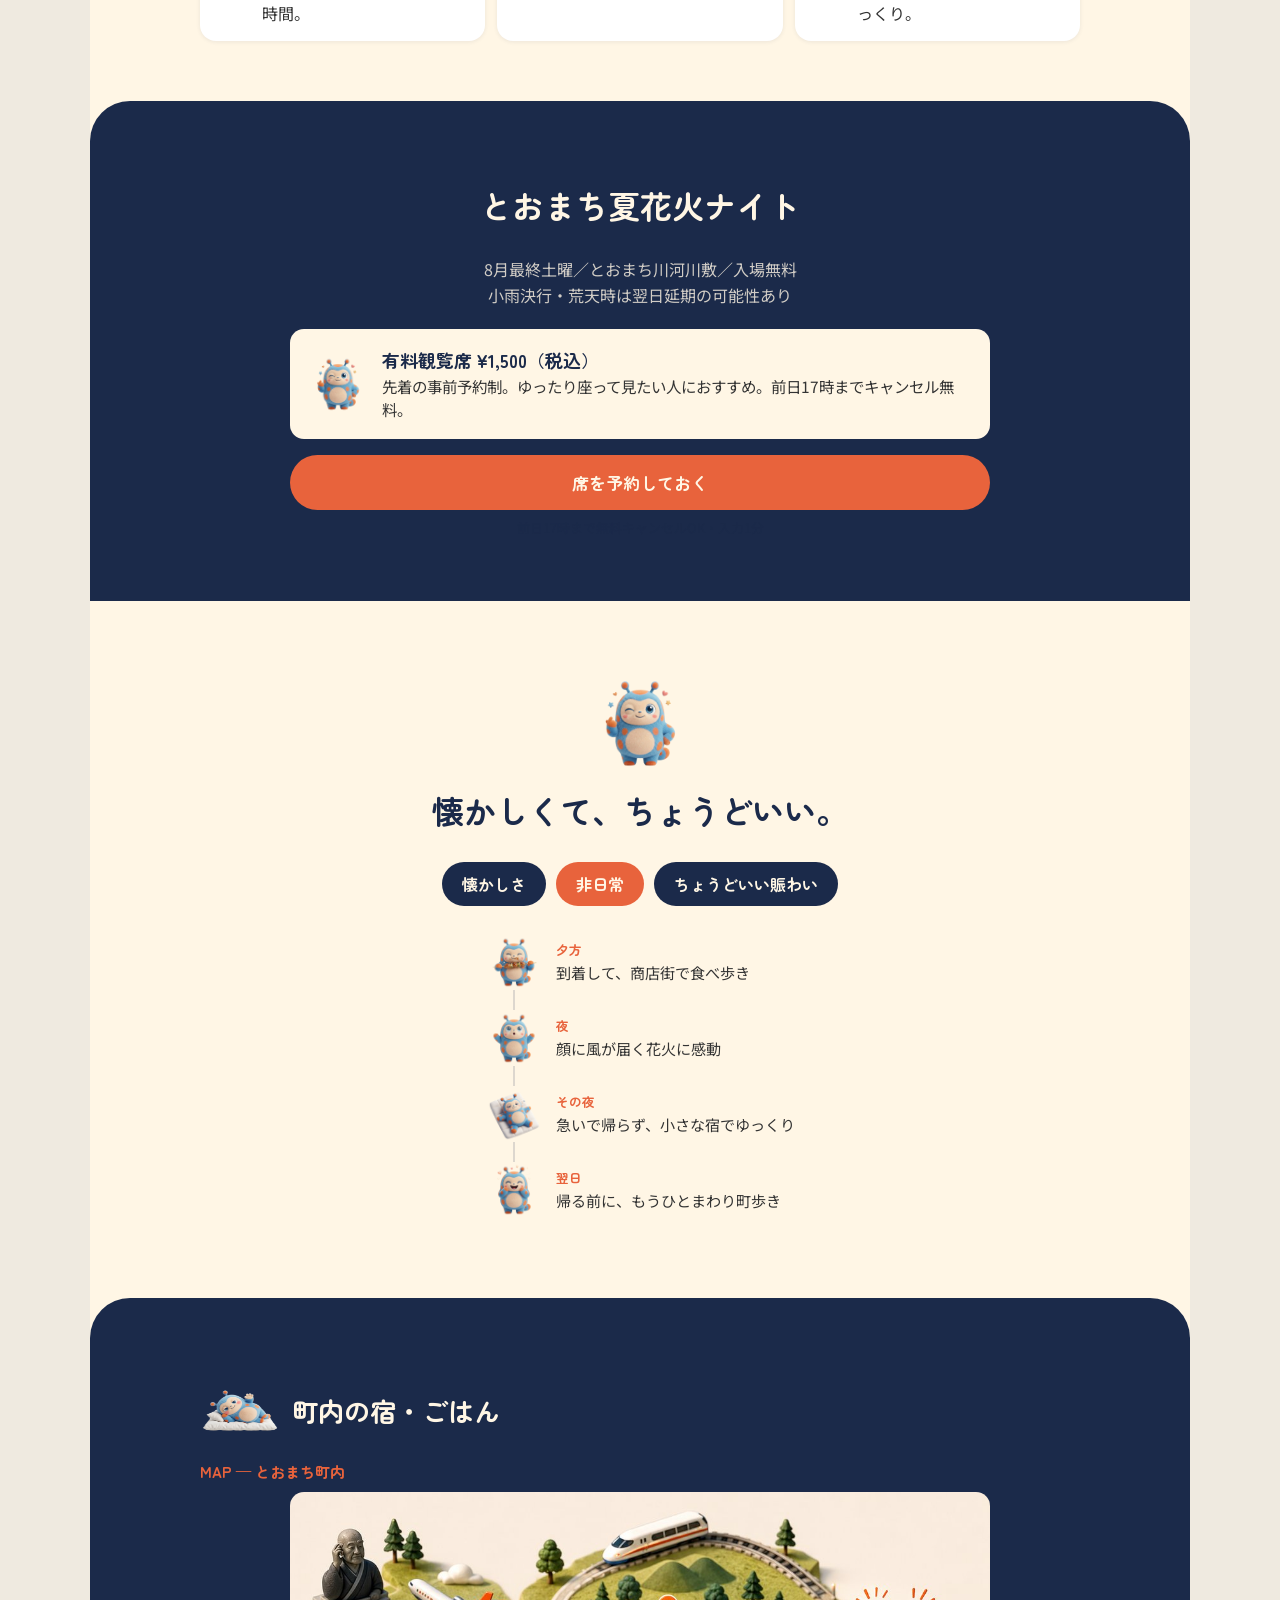
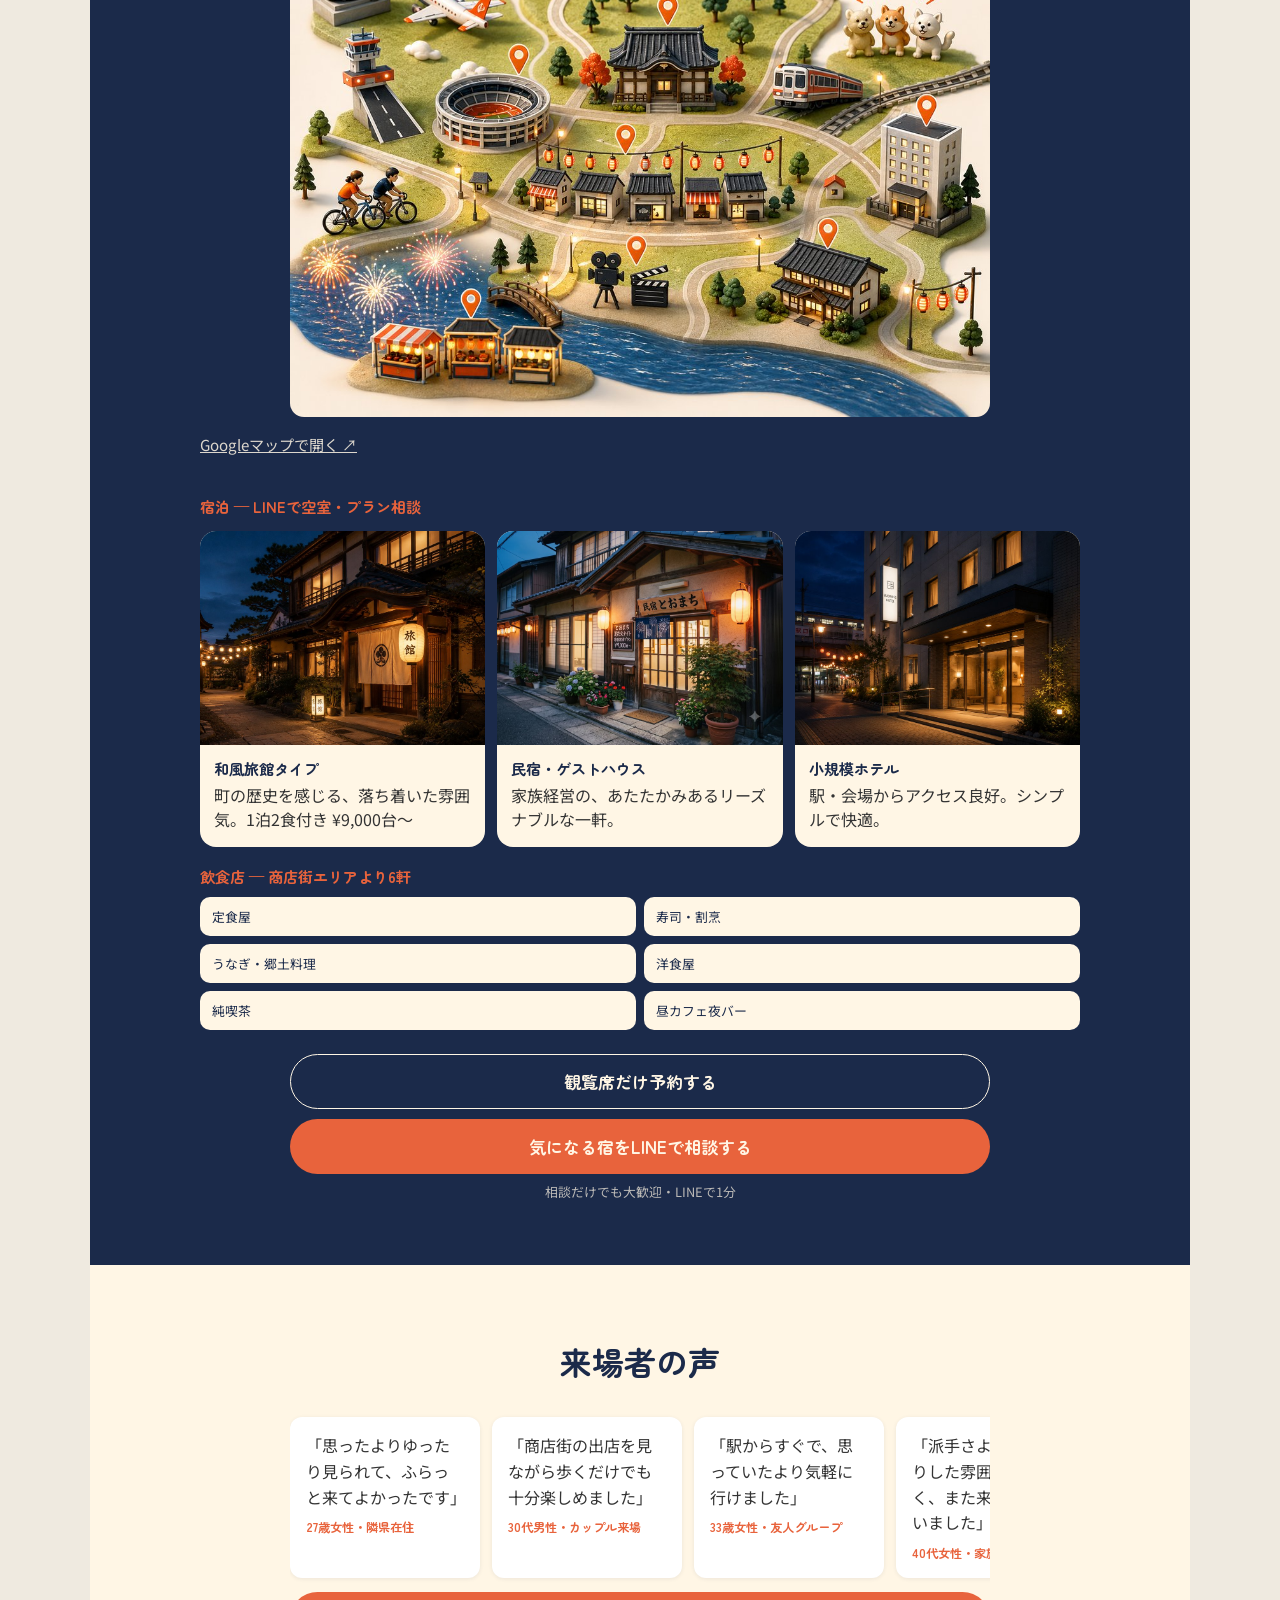
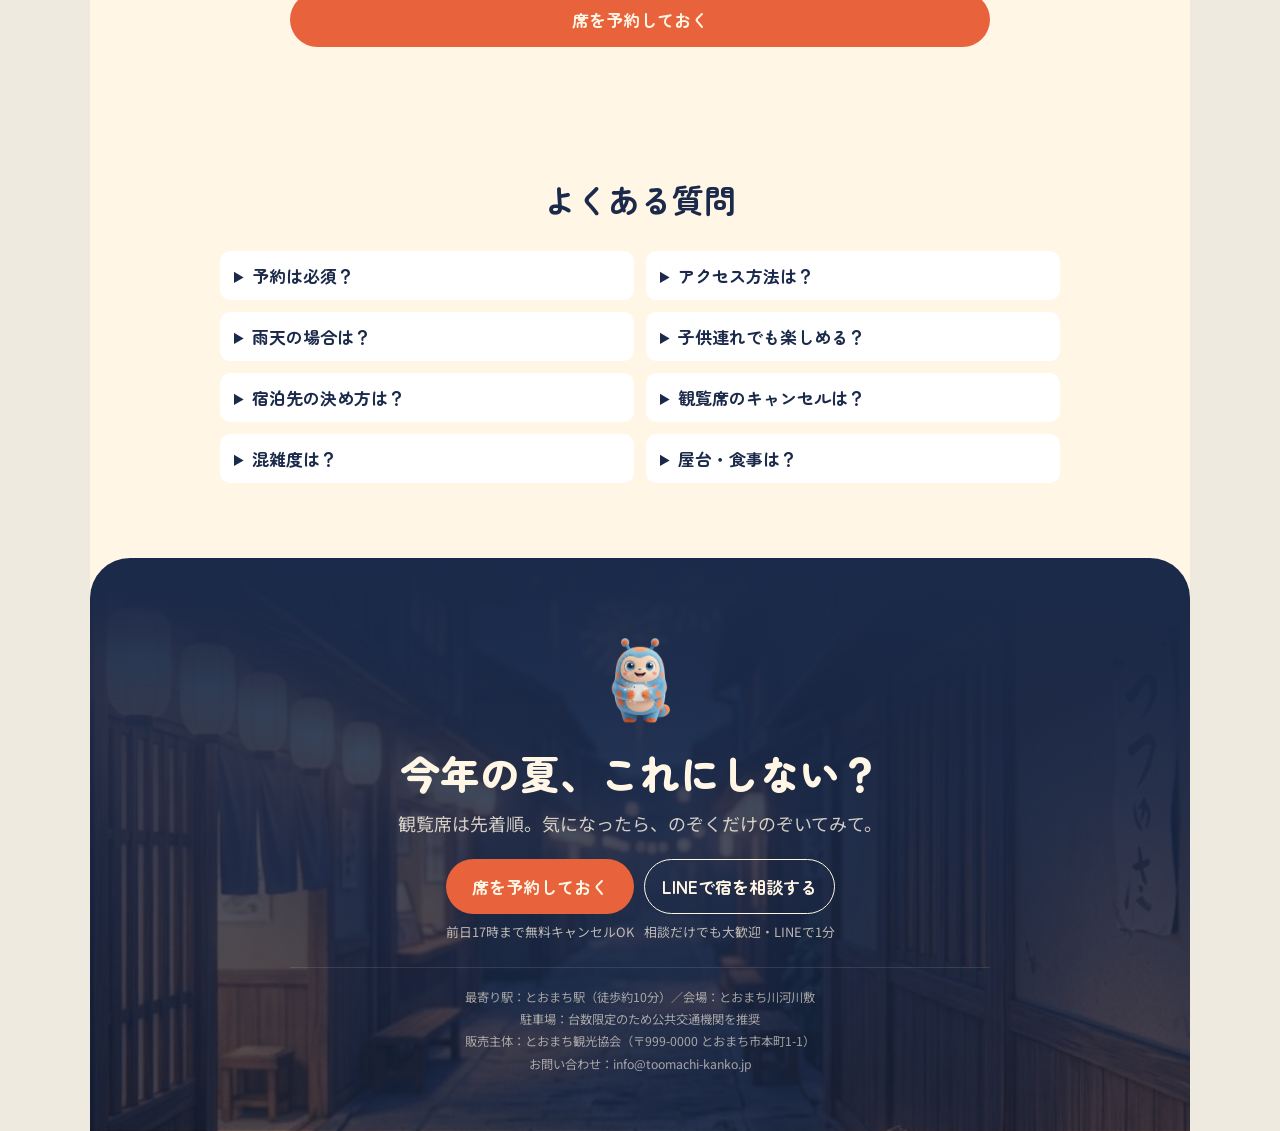
==== commit b41ac88b: "更新-5" ====
--- a/index.html
+++ b/index.html
@@ -67,8 +67,8 @@
          position:absolute で明示的に下端に配置しています（flexの微妙な挙動に頼らない方法） -->
       <div class="fv__bottom">
         <div class="fv__ctas">
-          <!-- TODO: href="#" を実際の予約フォームURLに差し替えてください -->
-          <a href="#event" class="btn btn--primary">観覧席を予約する</a>
+          <!-- ポップアップの予約フォームを開くボタン（js-open-reservation）に変更済み -->
+          <a href="#" class="btn btn--primary js-open-reservation">観覧席を予約する</a>
           <a href="#lodging" class="btn btn--outline">LINEで宿を相談</a>
         </div>
 
@@ -86,8 +86,8 @@
       <h2 class="section__title">その気持ち、わかる。</h2>
 
       <div class="empathy-row">
-        <video class="empathy-row__icon" src="videos/tooma-unadare.mp4" poster="images/tooma-unadare.png"
-          autoplay muted loop playsinline width="84" height="84"></video>
+        <video class="empathy-row__icon" src="videos/tooma-unadare.mp4" poster="images/tooma-unadare.png" autoplay muted
+          loop playsinline width="84" height="84" aria-hidden="true"></video>
         <p class="empathy-row__text">「本当はただ、誰かと夏の夜をゆっくり楽しみたいだけなのに」</p>
       </div>
 
@@ -106,21 +106,22 @@
       <h2 class="section__title">だから、とおまちが<br>ちょうどいい。</h2>
 
       <div class="empathy-row empathy-row--reverse">
-        <video class="empathy-row__icon" src="videos/tooma-kirakira.mp4" poster="images/tooma-kirakira.png"
-          autoplay muted loop playsinline width="84" height="84"></video>
+        <video class="empathy-row__icon" src="videos/tooma-kirakira.mp4" poster="images/tooma-kirakira.png" autoplay
+          muted loop playsinline width="84" height="84" aria-hidden="true"></video>
         <p class="empathy-row__text">川が近すぎて、顔に風が届く迫力。それでいて、ゆったり過ごせる規模感。</p>
       </div>
 
+      <!-- reveal-in: 画面に入ったら、3枚が時間差でふわっと表示される -->
       <div class="stat-grid">
-        <div class="stat-card">
+        <div class="stat-card reveal-in" style="animation-delay:0s">
           <div class="stat-card__num">近場</div>
           <div class="stat-card__label">ちょうどいい規模感</div>
         </div>
-        <div class="stat-card">
+        <div class="stat-card reveal-in" style="animation-delay:.15s">
           <div class="stat-card__num">ゆったり</div>
           <div class="stat-card__label">混雑が激しくない</div>
         </div>
-        <div class="stat-card">
+        <div class="stat-card reveal-in" style="animation-delay:.3s">
           <div class="stat-card__num">徒歩10分</div>
           <div class="stat-card__label">駅から歩ける距離</div>
         </div>
@@ -147,21 +148,24 @@
         <article class="scene-card">
           <div class="scene-card__photo" style="background-image:url('images/scene-tabearuki.jpg');"></div>
           <div class="scene-card__body">
-            <img src="images/tooma-mogumogu.png" alt="モグモグするとおま" class="scene-card__icon" width="40" height="40" loading="lazy">
+            <img src="images/tooma-mogumogu.png" alt="モグモグするとおま" class="scene-card__icon" width="40" height="40"
+              loading="lazy">
             <p>夕方に着いて、商店街で食べ歩き。気づいたらもう花火の時間。</p>
           </div>
         </article>
         <article class="scene-card">
           <div class="scene-card__photo" style="background-image:url('images/scene-hanabi.jpg');"></div>
           <div class="scene-card__body">
-            <img src="images/tooma-kandou.png" alt="感動するとおま" class="scene-card__icon" width="40" height="40" loading="lazy">
+            <img src="images/tooma-kandou.png" alt="感動するとおま" class="scene-card__icon" width="40" height="40"
+              loading="lazy">
             <p>顔に風が届くくらいの迫力。それでもすぐ電車に乗れる。</p>
           </div>
         </article>
         <article class="scene-card">
           <div class="scene-card__photo" style="background-image:url('images/scene-shukuhaku.jpg');"></div>
           <div class="scene-card__body">
-            <img src="images/tooma-nekorobu.png" alt="寝転ぶとおま" class="scene-card__icon" width="40" height="40" loading="lazy">
+            <img src="images/tooma-nekorobu.png" alt="寝転ぶとおま" class="scene-card__icon" width="40" height="40"
+              loading="lazy">
             <p>急いで帰らなくていい。小さくて可愛いお宿で、明日もゆっくり。</p>
           </div>
         </article>
@@ -174,22 +178,23 @@
       <p class="section__sub">8月最終土曜／とおまち川河川敷／入場無料<br>小雨決行・荒天時は翌日延期の可能性あり</p>
 
       <div class="ticket-card">
-        <img src="images/tooma-matte.png" alt="待って、のとおま" class="ticket-card__icon" width="60" height="60" loading="lazy">
+        <img src="images/tooma-matte.png" alt="待って、のとおま" class="ticket-card__icon" width="60" height="60"
+          loading="lazy">
         <div>
-          <p class="ticket-card__title">有料観覧席 ¥1,500(税込)</p>
+          <p class="ticket-card__title">有料観覧席 ¥1,500（税込）</p>
           <p class="ticket-card__desc">先着の事前予約制。ゆったり座って見たい人におすすめ。前日17時までキャンセル無料。</p>
         </div>
       </div>
 
-      <!-- TODO: href="#" を実際の予約フォームURLに差し替えてください -->
-      <a href="#" class="btn btn--primary btn--block">席を予約しておく</a>
+      <!-- ポップアップの予約フォームを開くボタン（js-open-reservation）に変更済み -->
+      <a href="#" class="btn btn--primary btn--block js-open-reservation">席を予約しておく</a>
       <p class="btn-microcopy">前日17時まで無料キャンセルOK・入力1分</p>
     </section>
 
     <!-- ============ ⑥ ベネフィット ============ -->
     <section class="section section--light section--center">
-      <video class="float-icon" src="videos/tooma-wink.mp4" poster="images/tooma-wink.png"
-        autoplay muted loop playsinline width="100" height="100"></video>
+      <video class="float-icon" src="videos/tooma-wink.mp4" poster="images/tooma-wink.png" autoplay muted loop
+        playsinline width="100" height="100" aria-hidden="true"></video>
       <h2 class="section__title">懐かしくて、ちょうどいい。</h2>
       <div class="tag-row">
         <span class="tag tag--navy">懐かしさ</span>
@@ -198,29 +203,33 @@
       </div>
 
       <!-- P2-6(移動＋拡張): とおまちで過ごす一日の流れを、キャラクターの表情で紹介 -->
+      <!-- reveal-in: 画面に入ったら、上から順に時間差でフェードイン（script.jsのIntersectionObserverで制御） -->
       <div class="day-flow">
-        <div class="day-flow__step">
-          <img src="images/tooma-mogumogu.png" alt="モグモグするとおま" class="day-flow__icon" width="56" height="56" loading="lazy">
+        <div class="day-flow__step reveal-in" style="animation-delay:0s">
+          <img src="images/tooma-mogumogu.png" alt="モグモグするとおま" class="day-flow__icon" width="56" height="56"
+            loading="lazy">
           <div class="day-flow__body">
             <p class="day-flow__time">夕方</p>
             <p class="day-flow__text">到着して、商店街で食べ歩き</p>
           </div>
         </div>
-        <div class="day-flow__step">
-          <img src="images/tooma-kirakira.png" alt="キラキラするとおま" class="day-flow__icon" width="56" height="56" loading="lazy">
+        <div class="day-flow__step reveal-in" style="animation-delay:.15s">
+          <img src="images/tooma-kirakira.png" alt="キラキラするとおま" class="day-flow__icon" width="56" height="56"
+            loading="lazy">
           <div class="day-flow__body">
             <p class="day-flow__time">夜</p>
             <p class="day-flow__text">顔に風が届く花火に感動</p>
           </div>
         </div>
-        <div class="day-flow__step">
-          <img src="images/tooma-nekorobu.png" alt="寝転ぶとおま" class="day-flow__icon" width="56" height="56" loading="lazy">
+        <div class="day-flow__step reveal-in" style="animation-delay:.3s">
+          <img src="images/tooma-nekorobu.png" alt="寝転ぶとおま" class="day-flow__icon" width="56" height="56"
+            loading="lazy">
           <div class="day-flow__body">
             <p class="day-flow__time">その夜</p>
             <p class="day-flow__text">急いで帰らず、小さな宿でゆっくり</p>
           </div>
         </div>
-        <div class="day-flow__step">
+        <div class="day-flow__step reveal-in" style="animation-delay:.45s">
           <img src="images/tooma-kandou.png" alt="感動するとおま" class="day-flow__icon" width="56" height="56" loading="lazy">
           <div class="day-flow__body">
             <p class="day-flow__time">翌日</p>
@@ -233,14 +242,16 @@
     <!-- ============ ⑦ 宿泊施設・飲食店 ============ -->
     <section id="lodging" class="section section--dark section--round-top">
       <div class="section-heading-row">
-        <img src="images/tooma-tefuru.png" alt="手を振るとおま" class="section-heading-row__icon" width="64" height="64" loading="lazy">
+        <img src="images/tooma-tefuru.png" alt="手を振るとおま" class="section-heading-row__icon" width="64" height="64"
+          loading="lazy">
         <h2 class="section-heading-row__title">町内の宿・ごはん</h2>
       </div>
 
       <p class="label label--accent">MAP — とおまち町内</p>
       <div class="map-box" style="background-image:url('images/map-machi.jpg');"></div>
       <!-- TODO: href を実際の会場のGoogleマップURLに差し替えてください（今は「とおまち駅」の仮リンクです） -->
-      <a href="https://www.google.com/maps?q=とおまち駅" target="_blank" rel="noopener" class="map-embed__link">Googleマップで開く ↗</a>
+      <a href="https://www.google.com/maps?q=とおまち駅" target="_blank" rel="noopener" class="map-embed__link">Googleマップで開く
+        ↗</a>
 
       <p class="label label--accent">宿泊 — LINEで空室・プラン相談</p>
       <div class="scroll-row">
@@ -278,7 +289,7 @@
       </div>
 
       <!-- P2-7: 宿泊に興味がない日帰り層がここで導線を失わないように追加 -->
-      <a href="#event" class="btn btn--outline btn--block">観覧席だけ予約する</a>
+      <a href="#" class="btn btn--outline btn--block js-open-reservation">観覧席だけ予約する</a>
 
       <!-- TODO: href="#" を実際のLINE公式アカウントURLに差し替えてください -->
       <a href="#" class="btn btn--primary btn--block">気になる宿をLINEで相談する</a>
@@ -288,7 +299,9 @@
     <!-- ============ ⑧ 来場者の声 ============ -->
     <section class="section section--light">
       <h2 class="section__title">来場者の声</h2>
-      <div class="scroll-row">
+      <!-- scroll-row--carousel: このセクションだけPCでもグリッドに変えず、
+           横スクロールの自動スライドのままにする（script.jsの自動スクロール対象） -->
+      <div class="scroll-row scroll-row--carousel">
         <blockquote class="voice-card">
           <p class="voice-card__text">「思ったよりゆったり見られて、ふらっと来てよかったです」</p>
           <cite class="voice-card__who">27歳女性・隣県在住</cite>
@@ -308,8 +321,8 @@
       </div>
 
       <!-- P1-3: 社会的証明（声）の直後は最も行動を後押ししやすいタイミングのため、軽量CTAを設置 -->
-      <!-- TODO: href="#" を実際の予約フォームURLに差し替えてください -->
-      <a href="#" class="btn btn--primary btn--block">席を予約しておく</a>
+      <!-- ポップアップの予約フォームを開くボタン（js-open-reservation）に変更済み -->
+      <a href="#" class="btn btn--primary btn--block js-open-reservation">席を予約しておく</a>
     </section>
 
     <!-- ============ ⑨ FAQ ============ -->
@@ -318,35 +331,51 @@
       <div class="faq-list">
         <details class="faq">
           <summary>予約は必須？</summary>
-          <p>日帰り観覧は不要です。ゆったり座りたい場合は有料観覧席の予約がおすすめです。</p>
+          <div class="faq__panel">
+            <p>日帰り観覧は不要です。ゆったり座りたい場合は有料観覧席の予約がおすすめです。</p>
+          </div>
         </details>
         <details class="faq">
           <summary>アクセス方法は？</summary>
-          <p>最寄駅から徒歩約10分。当日は周辺道路が混雑するため、車での来場は非推奨です。</p>
+          <div class="faq__panel">
+            <p>最寄駅から徒歩約10分。当日は周辺道路が混雑するため、車での来場は非推奨です。</p>
+          </div>
         </details>
         <details class="faq">
           <summary>雨天の場合は？</summary>
-          <p>小雨決行。荒天時は翌日に延期する可能性があります。最新情報は当日公式LINEで案内します。</p>
+          <div class="faq__panel">
+            <p>小雨決行。荒天時は翌日に延期する可能性があります。最新情報は当日公式LINEで案内します。</p>
+          </div>
         </details>
         <details class="faq">
           <summary>子供連れでも楽しめる？</summary>
-          <p>はい。混雑が激しくない規模感で、家族連れの方も多く来場されています。</p>
+          <div class="faq__panel">
+            <p>はい。混雑が激しくない規模感で、家族連れの方も多く来場されています。</p>
+          </div>
         </details>
         <details class="faq">
           <summary>宿泊先の決め方は？</summary>
-          <p>LP内でご紹介の施設から、公式LINEでご相談ください。空室・プランはスタッフが個別にご案内します。</p>
+          <div class="faq__panel">
+            <p>LP内でご紹介の施設から、公式LINEでご相談ください。空室・プランはスタッフが個別にご案内します。</p>
+          </div>
         </details>
         <details class="faq">
           <summary>観覧席のキャンセルは？</summary>
-          <p>前日17時まで無料でキャンセルいただけます。</p>
+          <div class="faq__panel">
+            <p>前日17時まで無料でキャンセルいただけます。</p>
+          </div>
         </details>
         <details class="faq">
           <summary>混雑度は？</summary>
-          <p>都市部の大規模大会に比べると穏やかです。ゆったり過ごしたい方向けの規模感です。</p>
+          <div class="faq__panel">
+            <p>都市部の大規模大会に比べると穏やかです。ゆったり過ごしたい方向けの規模感です。</p>
+          </div>
         </details>
         <details class="faq">
           <summary>屋台・食事は？</summary>
-          <p>商店街エリアに多数の出店があります。食べ歩きグルメも楽しみの一つです。</p>
+          <div class="faq__panel">
+            <p>商店街エリアに多数の出店があります。食べ歩きグルメも楽しみの一つです。</p>
+          </div>
         </details>
       </div>
     </section>
@@ -356,15 +385,15 @@
       style="background-image:linear-gradient(180deg,#1B2A4A,rgba(27,42,74,.85) 40%,rgba(27,42,74,.6)),url('images/bg-cta.jpg');">
       <!-- 動画に対応していない/読み込み前は poster の画像（元の静止画）が表示されます。
            autoplay+muted+loop+playsinline は「音無しで自動ループ再生する装飾動画」の定番の組み合わせです -->
-      <video class="float-icon" src="videos/tooma-sumaho.mp4" poster="images/tooma-sumaho.png"
-        autoplay muted loop playsinline width="100" height="100"></video>
+      <video class="float-icon" src="videos/tooma-sumaho.mp4" poster="images/tooma-sumaho.png" autoplay muted loop
+        playsinline width="100" height="100" aria-hidden="true"></video>
       <h2 class="cta-title">今年の夏、これにしない？</h2>
       <p class="cta-sub">観覧席は先着順。気になったら、のぞくだけのぞいてみて。</p>
 
       <div class="cta-buttons">
         <div>
-          <!-- TODO: href="#" を実際の予約フォームURLに差し替えてください -->
-          <a href="#" class="btn btn--primary btn--block btn--pulse">席を予約しておく</a>
+          <!-- ポップアップの予約フォームを開くボタン（js-open-reservation）に変更済み -->
+          <a href="#" class="btn btn--primary btn--block btn--pulse js-open-reservation">席を予約しておく</a>
           <p class="btn-microcopy btn-microcopy--on-dark">前日17時まで無料キャンセルOK</p>
         </div>
         <div>
@@ -385,13 +414,73 @@
   </div><!-- /.lp-frame -->
 
   <!-- P1-2: スクロール中ずっと表示される固定フッターCTA。
-       FVが画面内にある間は（FV自身のボタンと重複するため）script.jsで非表示にしています -->
+       FVが画面内にある間は（FV自身のボタンと重複するため）script.jsで非表示にしています。
+       広いPC画面（1600px以上）では、右側の余白部分に縦型パネルとして表示されます -->
   <div id="sticky-cta" class="sticky-cta">
-    <!-- TODO: href="#" を実際の予約フォームURLに差し替えてください -->
-    <a href="#" class="btn btn--primary">観覧席を予約する</a>
-    <!-- TODO: href="#" を実際のLINE公式アカウントURLに差し替えてください -->
-    <a href="#" class="btn btn--outline">LINEで宿を相談</a>
+    <div class="sticky-cta__item">
+      <!-- ポップアップの予約フォームを開くボタン（js-open-reservation）に変更済み -->
+      <!-- data-short: 中サイズPC画面で丸ボタンにする時に、この短いラベルを表示する -->
+      <a href="#" class="btn btn--primary js-open-reservation" data-short="観覧席&#10;予約">観覧席を予約する</a>
+      <p class="sticky-cta__note">前日17時まで無料キャンセルOK</p>
+    </div>
+    <div class="sticky-cta__item">
+      <!-- TODO: href="#" を実際のLINE公式アカウントURLに差し替えてください -->
+      <a href="#" class="btn btn--outline" data-short="LINEで&#10;相談">LINEで宿を相談</a>
+      <p class="sticky-cta__note">相談だけでも大歓迎・LINEで1分</p>
+    </div>
   </div>
+
+  <!-- ==========================================================
+       観覧席予約のポップアップフォーム
+       <dialog> はブラウザ標準のモーダル用タグで、showModal()で開くと
+       自動で背景を暗くし、ESCキーでも閉じられるようになります。
+       TODO: 現時点では見た目のみで送信先が未設定です。
+       実際に送信できるようにするには、<form>のaction属性に
+       送信先（Googleフォーム／Formspreeなどのフォーム送信サービス／
+       自前のAPIサーバーなど）のURLを設定し、script.js内の
+       送信処理（fetchの部分）もあわせて調整してください。 -->
+  <dialog id="reservation-modal" class="reservation-modal">
+    <form method="dialog" class="reservation-modal__form" id="reservation-form">
+      <button type="button" class="reservation-modal__close" aria-label="閉じる" data-close-modal>×</button>
+
+      <h2 class="reservation-modal__title">観覧席を予約する</h2>
+      <p class="reservation-modal__desc">
+        とおまち夏花火ナイト｜8月最終土曜開催<br>
+        有料観覧席 ¥1,500（税込）／前日17時まで無料キャンセル可
+      </p>
+
+      <label class="reservation-modal__label" for="res-name">お名前<span class="reservation-modal__required">必須</span></label>
+      <input type="text" id="res-name" name="name" class="reservation-modal__input" required autocomplete="name">
+
+      <label class="reservation-modal__label" for="res-email">メールアドレス<span class="reservation-modal__required">必須</span></label>
+      <input type="email" id="res-email" name="email" class="reservation-modal__input" required autocomplete="email">
+
+      <label class="reservation-modal__label" for="res-tel">電話番号</label>
+      <input type="tel" id="res-tel" name="tel" class="reservation-modal__input" autocomplete="tel">
+
+      <label class="reservation-modal__label" for="res-count">人数<span class="reservation-modal__required">必須</span></label>
+      <select id="res-count" name="count" class="reservation-modal__input" required>
+        <option value="">選択してください</option>
+        <option value="1">1名</option>
+        <option value="2">2名</option>
+        <option value="3">3名</option>
+        <option value="4">4名</option>
+        <option value="5">5名以上</option>
+      </select>
+
+      <label class="reservation-modal__label" for="res-note">備考（任意）</label>
+      <textarea id="res-note" name="note" class="reservation-modal__input reservation-modal__textarea" rows="3"></textarea>
+
+      <button type="submit" class="btn btn--primary btn--block">この内容で予約する</button>
+      <p class="reservation-modal__note">送信後、担当より確認のご連絡をいたします。</p>
+
+      <!-- 送信完了後にJSで表示するメッセージ（最初は非表示） -->
+      <div class="reservation-modal__success" hidden>
+        <p>ご予約ありがとうございます！<br>内容を確認のうえ、追ってご連絡いたします。</p>
+        <button type="button" class="btn btn--outline btn--block" data-close-modal>閉じる</button>
+      </div>
+    </form>
+  </dialog>
 
   <script src="script.js"></script>
 </body>
--- a/style.css
+++ b/style.css
@@ -46,6 +46,24 @@
   -webkit-font-smoothing: antialiased;
 }
 
+/* カード（.lp-frame）が画面幅いっぱいにならない481px以上の画面で、
+   左右に見える余白部分に壁紙を敷く。
+   background-attachment:fixed にすることで、コンテンツ側だけがスクロールし、
+   壁紙自体はその場に固定されたまま（＝壁紙の上をスクロールしていくように）見せられます。
+   スマホ（480px以下）はカードが画面いっぱいで余白が無いため、
+   画像を読み込まずに済むよう481px以上だけに限定しています */
+@media (min-width: 481px) {
+  body {
+    /* 画像の上に半透明のクリーム色を重ねることで、色味を薄く・落ち着かせています。
+       重ねる色を薄くしたい/濃くしたい場合は rgba(...) の最後の数値（0〜1）を調整してください */
+    background-image: linear-gradient(rgba(255, 246, 229, 0.72), rgba(255, 246, 229, 0.72)), url('images/bg-wallpaper.jpg');
+    background-size: cover;
+    background-position: center;
+    background-repeat: no-repeat;
+    background-attachment: fixed;
+  }
+}
+
 img {
   max-width: 100%;
   display: block;
@@ -192,6 +210,10 @@
   border-radius: 999px;
   flex: 1;
   border: 1.5px solid transparent;
+  /* <button>要素にも同じクラスを使うため、ブラウザ標準の見た目をリセットする */
+  cursor: pointer;
+  -webkit-appearance: none;
+  appearance: none;
   /* スマホでタップした時に、丸ボタンなのに四角くハイライトが光る現象を防ぐ */
   -webkit-tap-highlight-color: transparent;
   /* hover/active時の変化を滑らかにする */
@@ -417,6 +439,18 @@
 }
 
 .bubble-in.is-visible {
+  animation: bubbleIn 0.6s ease-out forwards;
+}
+
+/* 汎用の「画面に入ったらフワッと表示」クラス。
+   .bubble-in と同じ仕組み・同じアニメーションを、吹き出し以外の要素
+   （数字カードや一日の流れのステップなど）にも使い回せるようにしたものです。
+   要素に style="animation-delay:.15s" のように付けると、時間差で表示できます */
+.reveal-in {
+  opacity: 0;
+}
+
+.reveal-in.is-visible {
   animation: bubbleIn 0.6s ease-out forwards;
 }
 
@@ -600,7 +634,7 @@
 .float-icon {
   width: 100px;
   margin: 0 auto 8px;
-  object-fit: cover; /* <video> になっても縦横比が崩れないように */
+  object-fit: contain; /* 全身が見切れないよう、箱に収まるサイズに縮小して表示する */
 }
 
 .tag-row {
@@ -823,10 +857,21 @@
   /* Safari のデフォルト三角マーカーを消す */
 }
 
+/* FAQの開閉をなめらかにするための仕組み。
+   <details>の開閉自体は一瞬で切り替わってしまうため、
+   中身を .faq__panel で囲み、その max-height を script.js から
+   アニメーションさせることで「スーッと開閉する」動きを実現しています */
+.faq__panel {
+  overflow: hidden;
+  max-height: 0;
+  transition: max-height 0.25s ease;
+}
+
 .faq p {
   font-size: 0.72rem;
   line-height: 1.6;
   margin-top: 6px;
+  padding-bottom: 2px; /* 開いた時に文字の下端が窮屈に見えないための余白 */
 }
 
 /* ==========================================================
@@ -921,6 +966,23 @@
   padding: 12px 8px;
 }
 
+/* ボタン+マイクロコピーの組を横並びさせるための入れ物（SP〜通常PC幅） */
+.sticky-cta__item {
+  flex: 1;
+  min-width: 0;
+}
+.sticky-cta__item .btn {
+  width: 100%;
+}
+.sticky-cta__note {
+  text-align: center;
+  font-size: 0.62rem;
+  color: var(--color-cream);
+  opacity: 0.7;
+  margin-top: 4px;
+  line-height: 1.4;
+}
+
 /* ==========================================================
    タブレット以上での微調整（お好みで拡張してください）
 ========================================================== */
@@ -928,4 +990,489 @@
   .section--round-top:first-of-type {
     border-radius: 40px 40px 0 0;
   }
-}+}
+
+/* ==========================================================
+   観覧席予約のポップアップフォーム（<dialog>）
+========================================================== */
+.reservation-modal {
+  border: none;
+  border-radius: 20px;
+  padding: 0;
+  width: min(90vw, 400px);
+  max-height: 85vh;
+  overflow-y: auto;
+  background: var(--color-cream);
+  color: var(--color-text);
+  /* <dialog>は本来 margin:auto (+ position:absolute; inset:0;) で
+     画面中央に自動配置されるが、ページ全体の * { margin:0; } リセットで
+     打ち消されてしまうため、ここで明示的に指定し直している */
+  margin: auto;
+}
+
+/* <dialog>を開いた時に自動生成される背景の暗いオーバーレイ */
+.reservation-modal::backdrop {
+  background: rgba(27, 42, 74, 0.55);
+}
+
+.reservation-modal__form {
+  position: relative;
+  display: flex;
+  flex-direction: column;
+  padding: 28px 24px 24px;
+}
+
+.reservation-modal__close {
+  position: absolute;
+  top: 14px;
+  right: 14px;
+  width: 32px;
+  height: 32px;
+  border-radius: 50%;
+  border: none;
+  background: rgba(27, 42, 74, 0.08);
+  color: var(--color-navy);
+  font-size: 1.1rem;
+  line-height: 1;
+  cursor: pointer;
+}
+
+.reservation-modal__title {
+  font-family: var(--font-heading);
+  font-weight: 700;
+  font-size: 1.15rem;
+  color: var(--color-navy);
+  margin-bottom: 8px;
+  padding-right: 32px; /* 閉じるボタンと文字が重ならないように */
+}
+
+.reservation-modal__desc {
+  font-size: 0.75rem;
+  line-height: 1.6;
+  opacity: 0.75;
+  margin-bottom: 20px;
+}
+
+.reservation-modal__label {
+  font-size: 0.75rem;
+  font-weight: 700;
+  color: var(--color-navy);
+  margin-bottom: 6px;
+  margin-top: 14px;
+}
+.reservation-modal__label:first-of-type {
+  margin-top: 0;
+}
+
+.reservation-modal__required {
+  color: var(--color-accent);
+  font-weight: 700;
+  font-size: 0.65rem;
+  margin-left: 4px;
+}
+
+.reservation-modal__input {
+  width: 100%;
+  font-family: var(--font-body);
+  font-size: 0.85rem;
+  padding: 10px 12px;
+  border: 1.5px solid rgba(27, 42, 74, 0.2);
+  border-radius: 8px;
+  background: #fff;
+  color: var(--color-text);
+  -webkit-appearance: none;
+  appearance: none;
+}
+.reservation-modal__input:focus-visible {
+  outline: 2px solid var(--color-accent);
+  outline-offset: 1px;
+}
+
+.reservation-modal__textarea {
+  resize: vertical;
+}
+
+.reservation-modal__form .btn {
+  margin-top: 22px;
+}
+
+.reservation-modal__note {
+  font-size: 0.68rem;
+  opacity: 0.6;
+  text-align: center;
+  margin-top: 10px;
+}
+
+.reservation-modal__success {
+  text-align: center;
+  font-size: 0.85rem;
+  line-height: 1.7;
+  padding: 20px 0 4px;
+}
+.reservation-modal__success .btn {
+  margin-top: 18px;
+}
+
+/* ==========================================================================
+   PC（デスクトップ）向けレスポンシブスタイル
+   ここから下は、幅1024px以上の画面にだけ適用される追加スタイルです。
+   SP（スマホ）側のCSSは一切変更していません。すべて「上書き」で対応しています。
+   ========================================================================== */
+@media (min-width: 1024px) {
+
+  /* ---- 全体のフレーム ----
+     タブレット用の「カードが浮いた」見た目（box-shadow・角丸）をやめて、
+     ふつうのWebサイトらしい、画面幅いっぱいに近いレイアウトにする */
+  .lp-frame {
+    max-width: 1100px;
+    margin: 0 auto;
+    box-shadow: none;
+    border-radius: 0;
+  }
+
+  /* ---- セクション共通：左右の余白を広げ、文字の横幅を読みやすい程度に制限する ----
+     calc()で「画面幅から880pxを引いた残りの半分」を左右の余白にすることで、
+     内容が中央に幅880pxくらいで収まるようにしています。
+     max()を使っているのは、1024px付近の画面でも余白が狭くなりすぎないようにするためです */
+  .section {
+    padding-top: 72px;
+    padding-bottom: 56px;
+    padding-left: max(48px, calc((100% - 880px) / 2));
+    padding-right: max(48px, calc((100% - 880px) / 2));
+  }
+
+  .section--dark {
+    padding-top: 80px;
+    padding-bottom: 64px;
+  }
+
+  /* ---- 見出し・本文サイズをPCらしく少し大きくする ---- */
+  .section__title {
+    font-size: 1.7rem;
+    margin-bottom: 28px;
+  }
+
+  .section__sub {
+    font-size: 0.85rem;
+  }
+
+  .section-heading-row__title {
+    font-size: 1.4rem;
+  }
+
+  .section-heading-row__icon {
+    width: 80px;
+  }
+
+  .label {
+    font-size: 0.8rem;
+  }
+
+  /* ---- ① ファーストビュー ----
+     スマホでは「下寄せ固定」だった構成をやめて、画面の中央あたりに
+     ゆったり配置する、いわゆる普通のPC向けヒーローセクションの組み方にする */
+  .fv {
+    display: flex;
+    flex-direction: column;
+    justify-content: center;
+    padding: 0 8%;
+  }
+
+  .fv__inner {
+    max-width: 620px;
+  }
+
+  .fv__kicker {
+    font-size: 0.9rem;
+  }
+
+  .fv__title {
+    font-size: 3.4rem;
+    margin-top: 0;
+    margin-bottom: 16px;
+  }
+
+  .fv__lead {
+    font-size: 1.05rem;
+  }
+
+  /* position:absoluteでの下端固定をやめて、通常の流れの中に置く */
+  .fv__bottom {
+    position: static;
+    max-width: 460px;
+    margin-top: 8px;
+  }
+
+  .fv__ctas .btn,
+  .fv__stats {
+    font-size: 0.95rem;
+  }
+
+  /* ---- ②③ とおま + 一言（empathy-row）----
+     アイコンをひと回り大きく、文字も読みやすいサイズに */
+  .empathy-row__icon {
+    width: 120px;
+  }
+
+  .empathy-row__text {
+    font-size: 1.05rem;
+    line-height: 1.8;
+  }
+
+  .empathy-row,
+  .bubble-card,
+  .video-box,
+  .ticket-card,
+  .map-box,
+  .faq-list {
+    max-width: 700px;
+    margin-left: auto;
+    margin-right: auto;
+  }
+
+  /* 「一日の流れ」：グループ全体を1つのまとまりとして中央寄せする。
+     width:fit-content により、箱の幅が「一番長い行の幅」に自動で合わせられるため、
+     各行（アイコン+テキスト）は左詰めのまま、アイコンの縦の並びも揃います。
+     （align-items:centerだと行ごとに個別に中央寄せされ、行の長さが違うとアイコンの
+       位置がバラバラになってしまうため、こちらの方法に変更しました） */
+  .day-flow {
+    width: fit-content;
+    max-width: 460px;
+    margin-left: auto;
+    margin-right: auto;
+  }
+
+  .bubble {
+    font-size: 0.9rem;
+  }
+
+  /* ---- ③ 3つの数字カード ---- */
+  .stat-card__num {
+    font-size: 1.5rem;
+  }
+
+  .stat-card__label {
+    font-size: 0.78rem;
+  }
+
+  /* ---- ④来場シーン／⑦宿泊：横スクロールをやめてグリッド表示にする ----
+     マウス操作のPCでは「横にドラッグしてスクロール」が使いにくいため、
+     画面の余裕を活かして自動的に折り返すグリッドに変える。
+     auto-fit + minmax により、カードの枚数に応じて自然に列数が決まります。
+     ただし .scroll-row--carousel（来場者の声）は対象外にして、
+     PCでも横スクロールの自動スライドを維持する（すぐ下で上書き） */
+  .scroll-row {
+    display: grid;
+    grid-template-columns: repeat(auto-fit, minmax(220px, 1fr));
+    overflow: visible;
+    padding: 4px 0 4px;
+    margin: 0;
+    max-width: 900px;
+    margin-left: auto;
+    margin-right: auto;
+  }
+
+  /* 来場者の声：グリッド化せず、SPと同じ横スクロール＋自動スライドのままにする */
+  .scroll-row.scroll-row--carousel {
+    display: flex;
+    overflow-x: auto;
+    max-width: 700px;
+    padding: 4px 4px 14px;
+    margin: 0 auto;
+  }
+
+  .scene-card__body,
+  .lodging-card__desc,
+  .voice-card__text {
+    font-size: 0.85rem;
+  }
+
+  /* ---- ⑤ イベント情報・観覧席 ---- */
+  .ticket-card__title {
+    font-size: 0.95rem;
+  }
+
+  .ticket-card__desc {
+    font-size: 0.82rem;
+  }
+
+  /* ---- ⑥ ベネフィット：一日の流れを、縦並びから横並びに ---- */
+  .float-icon {
+    width: 130px;
+  }
+
+  .tag {
+    font-size: 0.85rem;
+    padding: 10px 20px;
+  }
+
+  /* ---- ⑨ FAQ：1列 → 2列グリッドにして、余白を有効活用する ---- */
+  .faq-list {
+    display: grid;
+    grid-template-columns: 1fr 1fr;
+    gap: 12px;
+    max-width: 840px;
+  }
+
+  .faq summary {
+    font-size: 0.9rem;
+  }
+
+  .faq p {
+    font-size: 0.82rem;
+  }
+
+  /* ---- ⑩ 最終CTA ---- */
+  .cta-title {
+    font-size: 2.1rem;
+  }
+
+  .cta-sub {
+    font-size: 0.95rem;
+  }
+
+  .cta-buttons {
+    flex-direction: row;
+    justify-content: center;
+    max-width: 520px;
+    margin-left: auto;
+    margin-right: auto;
+  }
+
+  .footer-note {
+    max-width: 700px;
+    margin-left: auto;
+    margin-right: auto;
+    text-align: center;
+  }
+
+  /* ---- ボタン：ブロックボタンの横幅を、同じセクション内の他の要素
+     （.ticket-card など、下でmax-width:700pxに揃えているもの）と統一する ---- */
+  .btn--block {
+    width: 100%;
+    max-width: 700px;
+    display: block;
+    margin-left: auto;
+    margin-right: auto;
+  }
+
+  /* ---- 予約ポップアップ：PCでは少し大きめに ---- */
+  .reservation-modal {
+    width: min(90vw, 460px);
+  }
+
+  /* ---- 固定フッターCTA：PCでは画面端に接しない浮いたバーになるので、角を丸くする ----
+     （スマホでは画面幅いっぱいに広がるバーのため、ここでは丸めていません）
+     ※すぐ下の「1024〜1599px専用」ブロックで、中サイズPCの見た目はさらに上書きしています */
+  .sticky-cta {
+    border-radius: 16px;
+  }
+}
+
+/* ==========================================================================
+   幅1024〜1599pxの「中サイズPC」画面専用：
+   横長のバーだと本文の文字と重なって読みづらいという指摘への対応。
+   バーをやめて、丸いボタン2つを画面右下に縦に並べる形にする。
+   （1600px以上は、この下の別ブロックでさらに右側パネル型に上書きされます）
+   ========================================================================== */
+@media (min-width: 1024px) and (max-width: 1599px) {
+  .sticky-cta {
+    left: auto;
+    right: 24px;
+    bottom: 24px;
+    /* 非表示の初期状態：右側の画面外にスライドさせておく */
+    transform: translateX(160%);
+    flex-direction: column;
+    align-items: center;
+    gap: 18px;
+    width: auto;
+    max-width: none;
+    /* ベージュの壁紙の上だと白ボタンが見えなくなるため、
+       ネイビーのカードを下敷きにして丸ボタンを乗せる */
+    background: var(--color-navy);
+    box-shadow: 0 8px 24px rgba(0, 0, 0, 0.3);
+    padding: 20px 18px;
+    border-radius: 20px;
+  }
+
+  .sticky-cta.is-visible {
+    transform: translateX(0);
+  }
+
+  .sticky-cta__item {
+    width: auto;
+  }
+
+  /* 丸ボタンの中に長いボタン文言は収まらないため、吹き出し的な注記は非表示にする */
+  .sticky-cta__note {
+    display: none;
+  }
+
+  /* ボタン自体を、短いラベル（data-short属性）を表示する丸ボタンに作り替える */
+  .sticky-cta .btn {
+    width: 68px;
+    height: 68px;
+    border-radius: 50%;
+    display: flex;
+    align-items: center;
+    justify-content: center;
+    padding: 0;
+    font-size: 0;
+    /* 元の長いボタン文言(観覧席を予約する 等)は非表示にする */
+    box-shadow: 0 6px 16px rgba(0, 0, 0, 0.3);
+  }
+
+  .sticky-cta .btn::before {
+    content: attr(data-short);
+    /* HTML側のdata-short属性の短いラベルをここに表示する */
+    display: block;
+    font-family: var(--font-heading);
+    font-weight: 700;
+    font-size: 0.68rem;
+    line-height: 1.35;
+    text-align: center;
+    white-space: pre-line;
+    /* data-short内の改行(&#10;)をそのまま2行として表示する */
+  }
+}
+
+/* ==========================================================================
+   幅1600px以上の広いPC画面：固定CTAを画面右側の余白部分に
+   縦型のミニパネルとして表示する（.lp-frameは1100px幅で中央寄せのため、
+   1600px以上あれば右側に十分な余白ができる計算です）
+   1024〜1599pxの間は、これまで通り画面下部中央のバーのままです。
+   ========================================================================== */
+@media (min-width: 1600px) {
+  .sticky-cta {
+    left: auto;
+    right: 28px;
+    bottom: 28px;
+    /* 非表示の初期状態：右側の画面外にスライドさせておく */
+    transform: translateX(120%);
+    max-width: 220px;
+    width: 220px;
+    flex-direction: column;
+    gap: 14px;
+    padding: 20px 18px;
+    border-radius: 18px;
+    box-shadow: 0 8px 28px rgba(0, 0, 0, 0.3);
+  }
+
+  /* 表示状態：右から画面内にスライドインしてくる */
+  .sticky-cta.is-visible {
+    transform: translateX(0);
+  }
+
+  .sticky-cta__item {
+    width: 100%;
+  }
+
+  .sticky-cta .btn {
+    font-size: 0.85rem;
+    padding: 13px 8px;
+  }
+
+  .sticky-cta__note {
+    font-size: 0.68rem;
+  }
+}
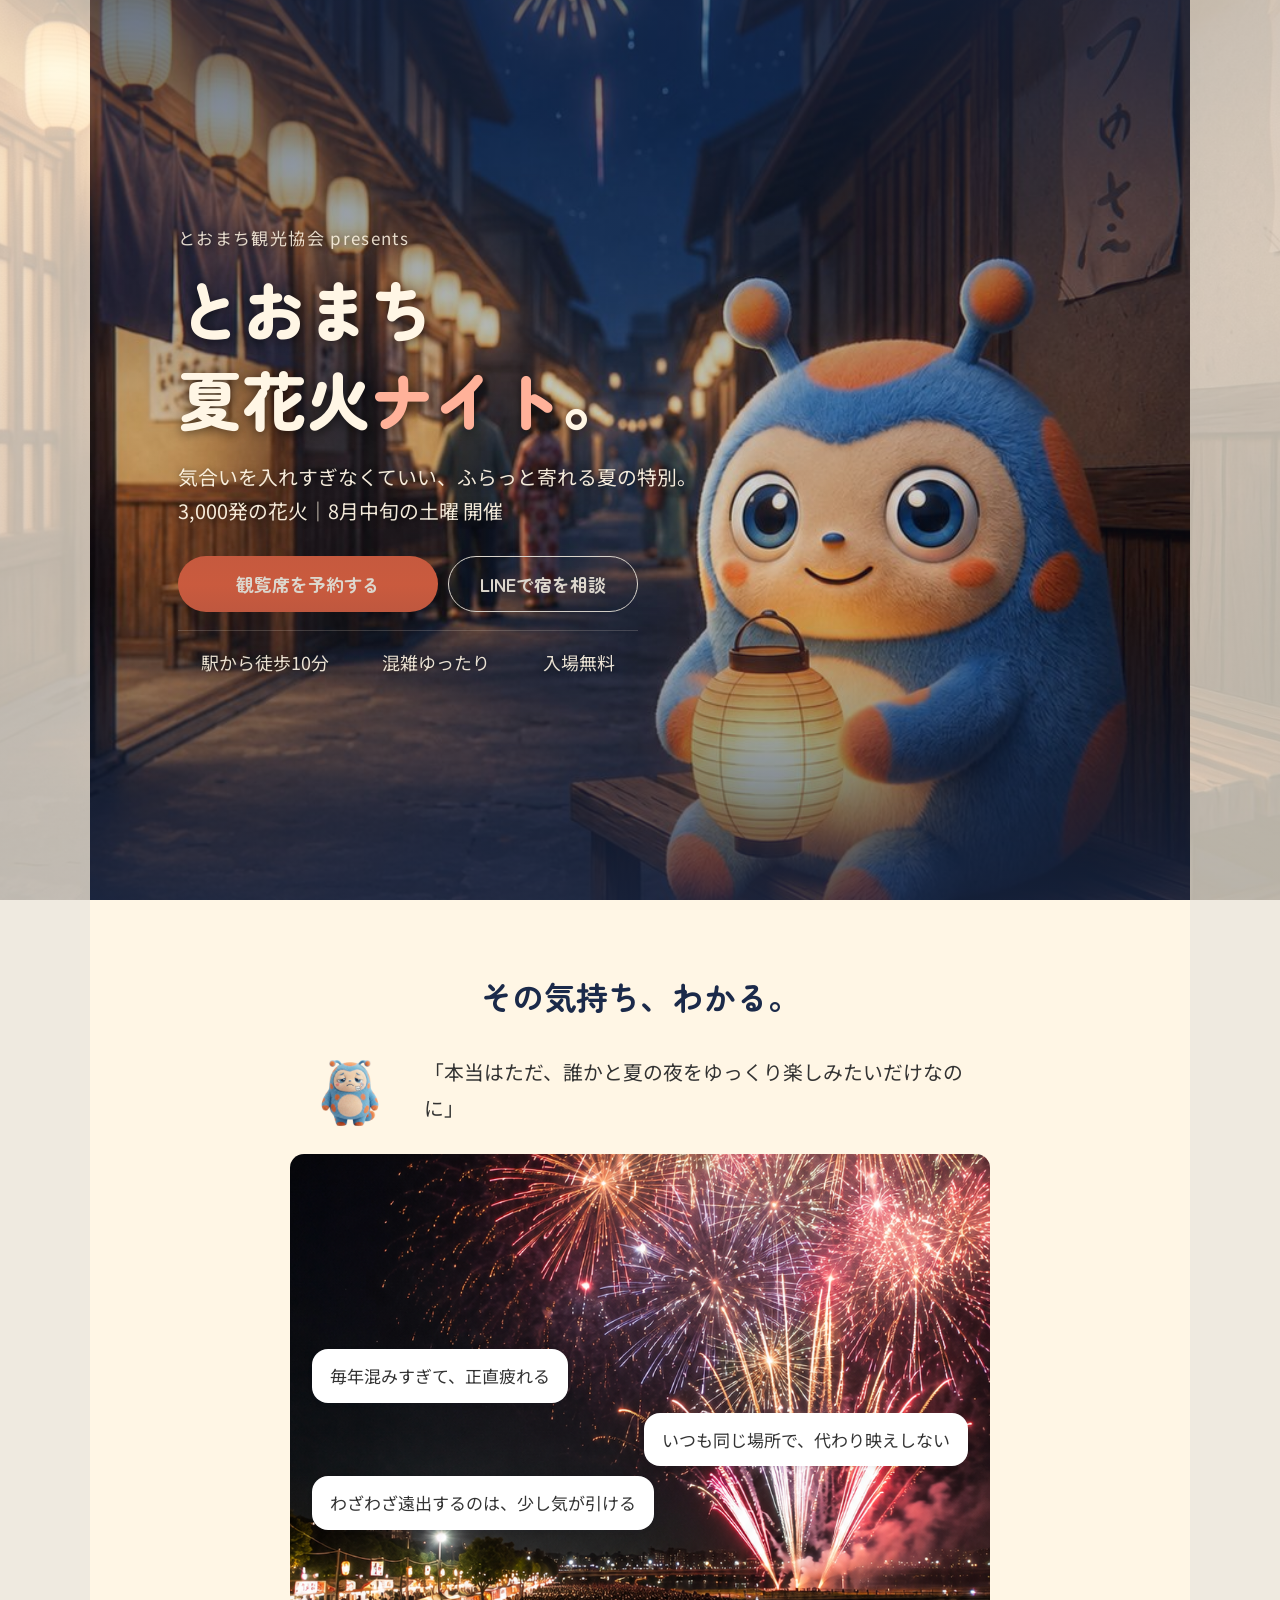
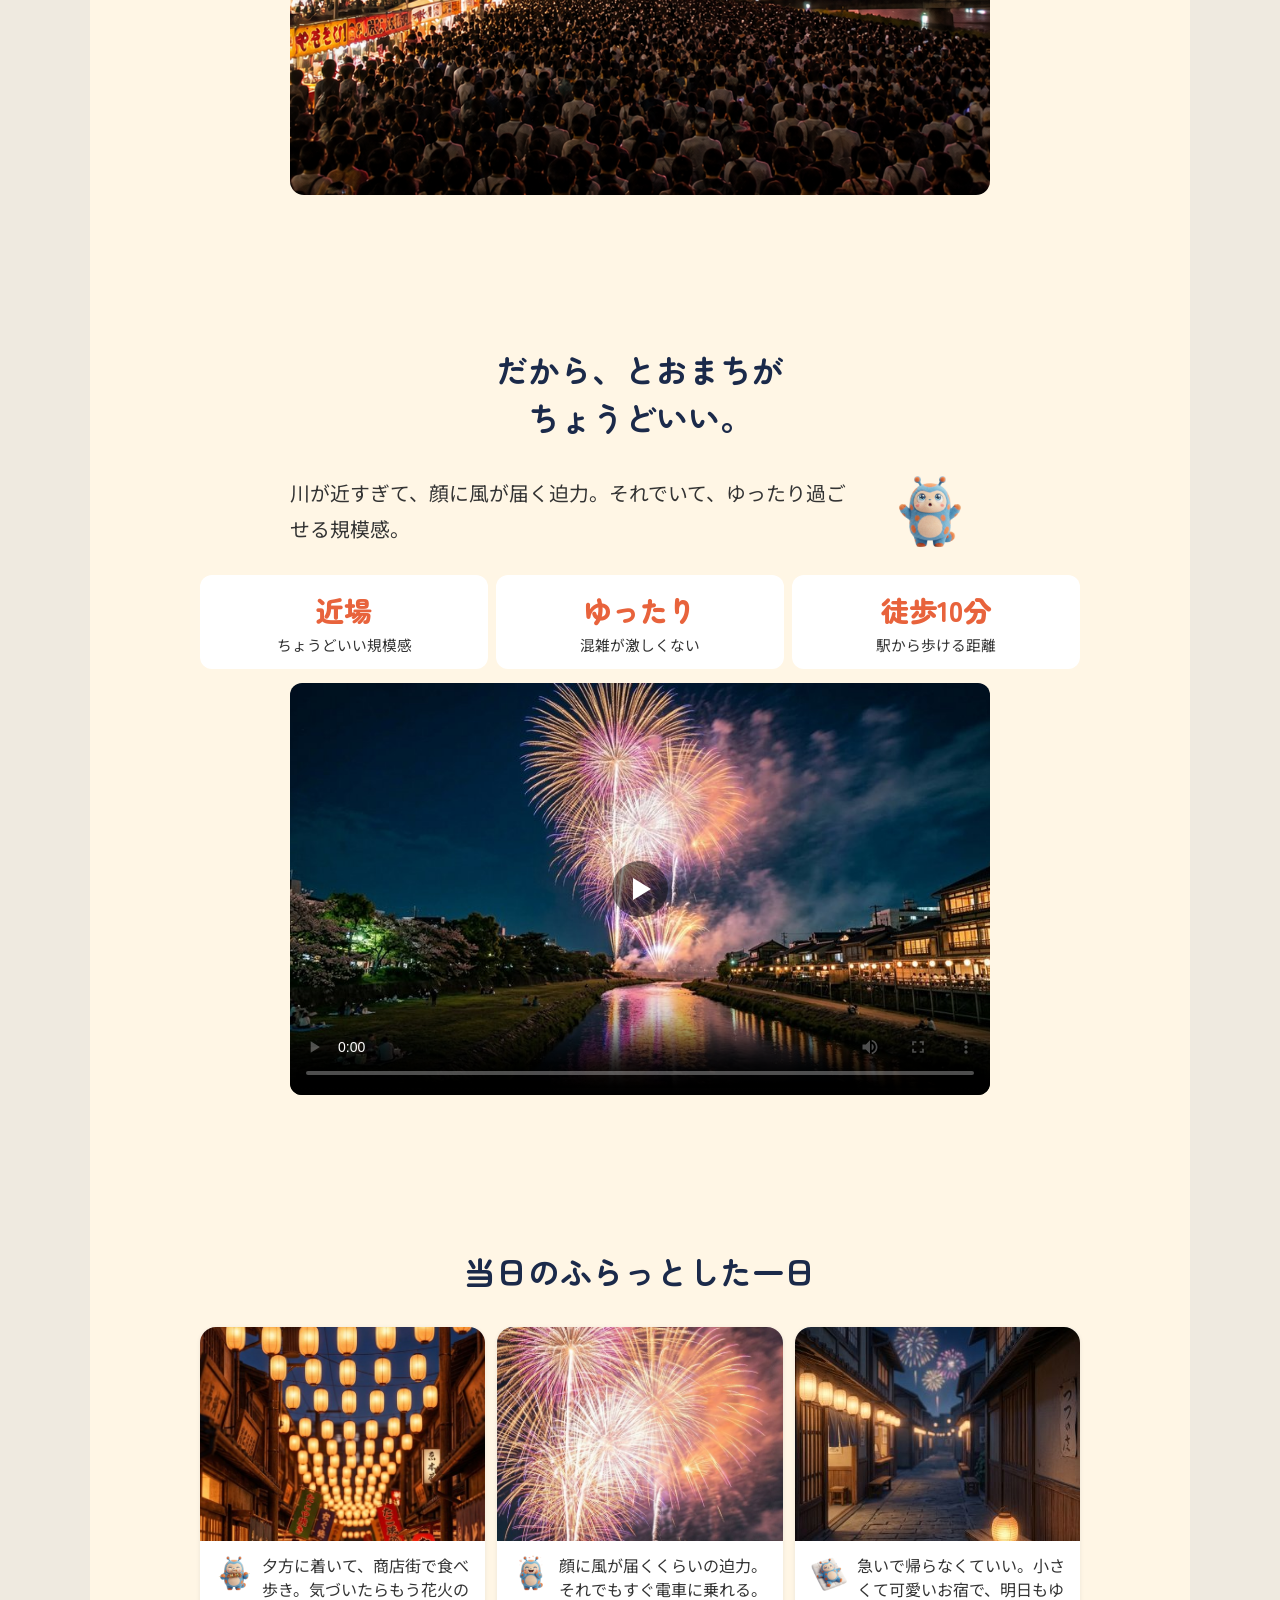
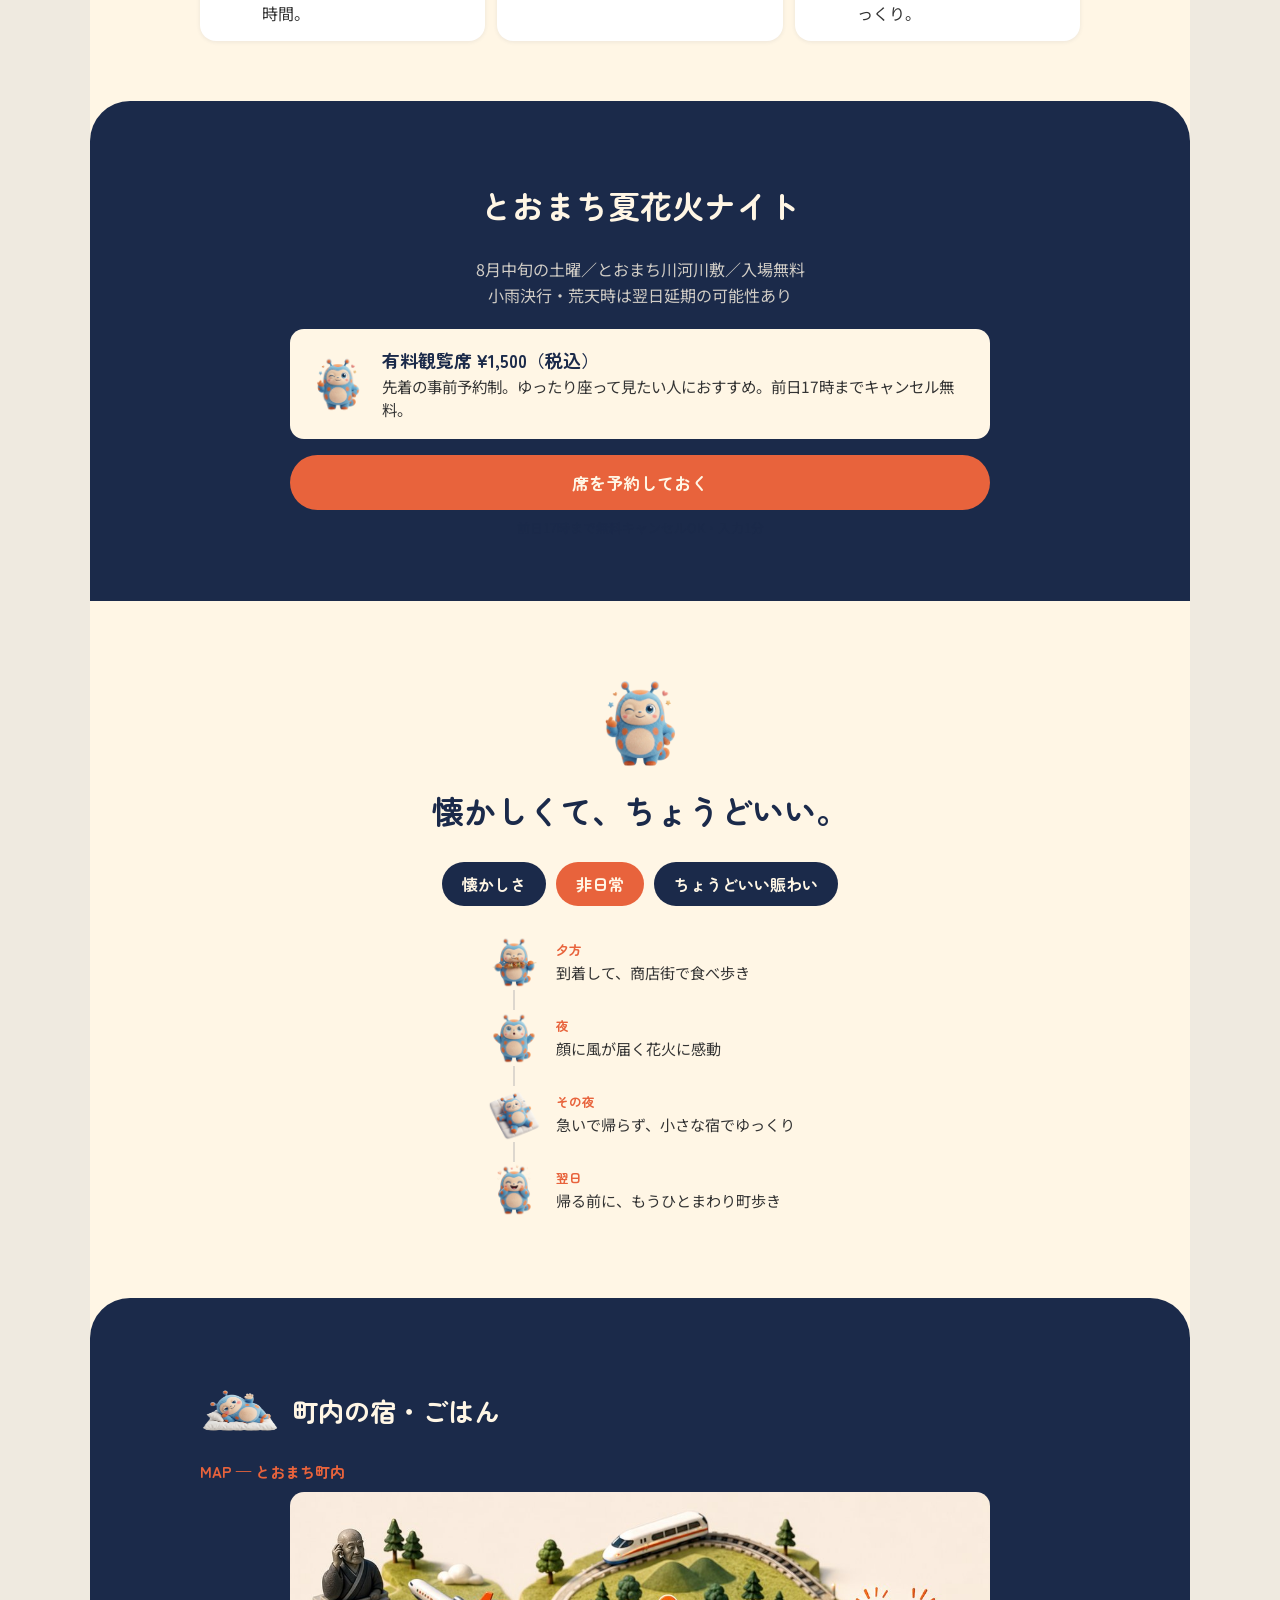
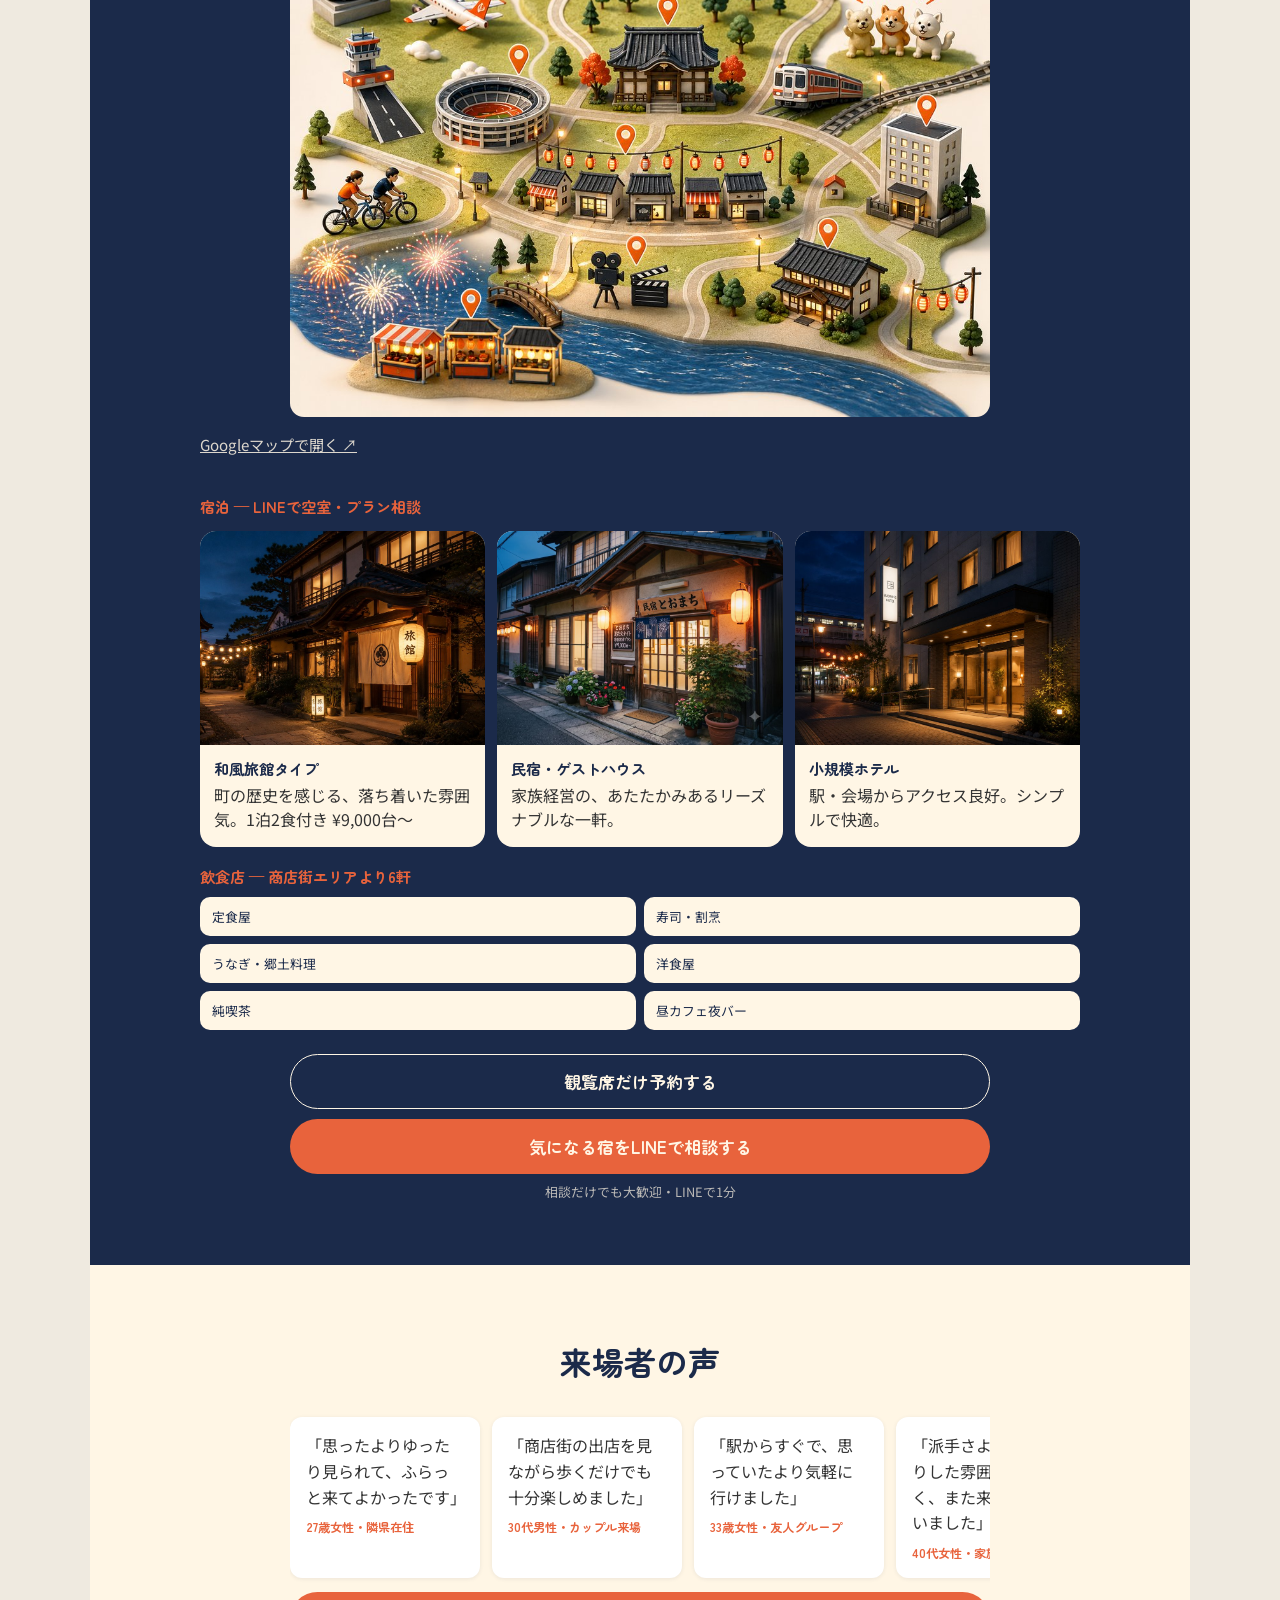
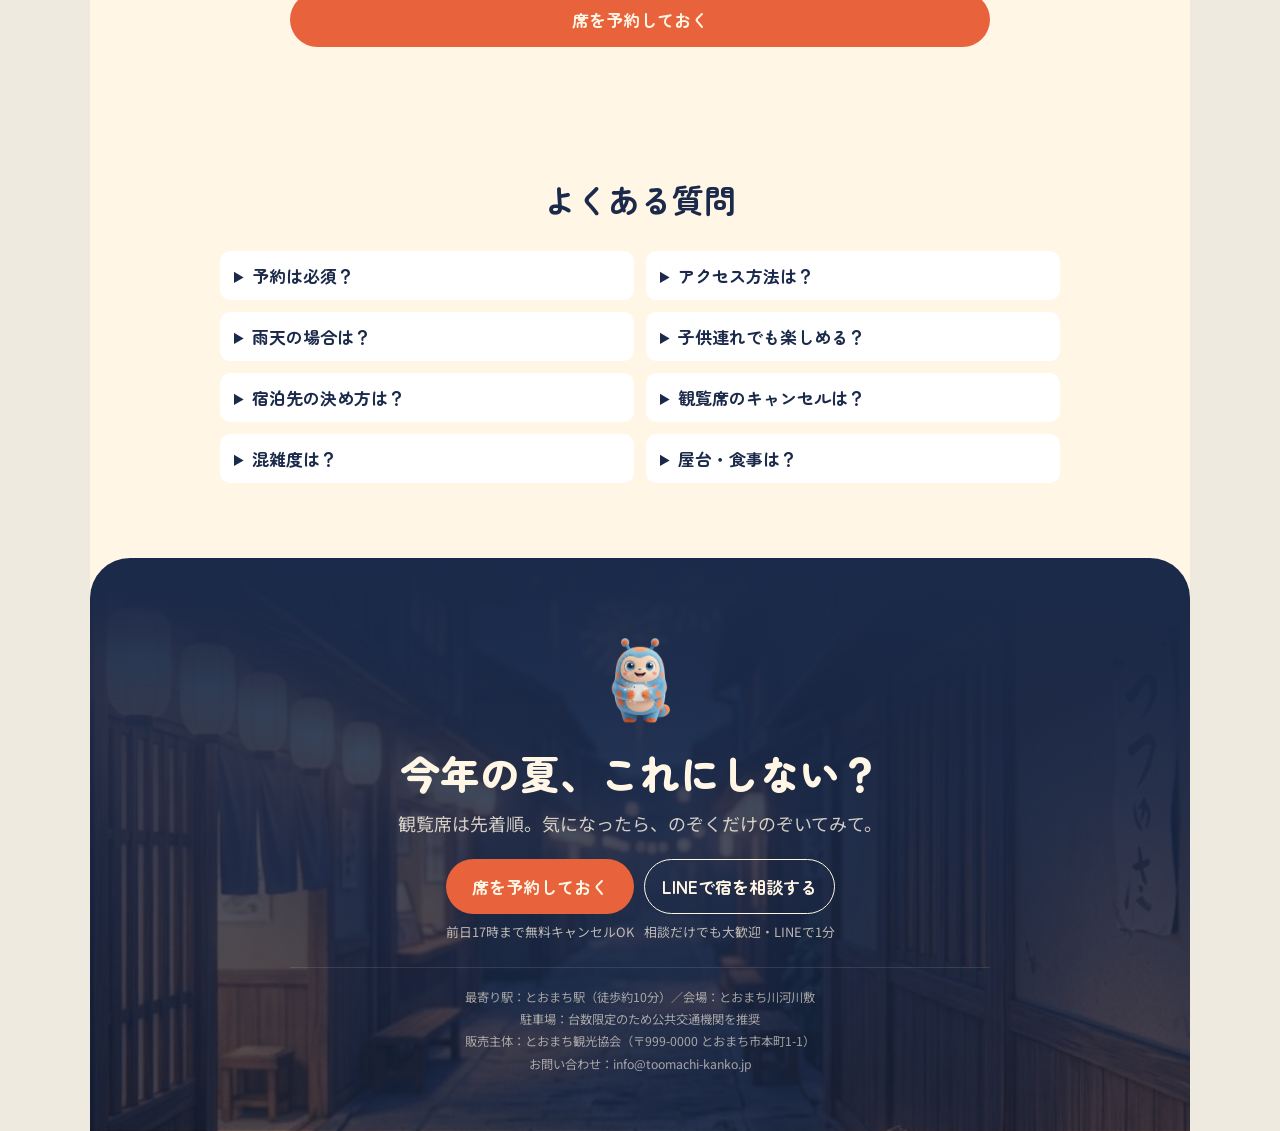
==== commit ce7b696c: "更新-7" ====
--- a/index.html
+++ b/index.html
@@ -5,12 +5,13 @@
   <meta charset="UTF-8">
   <!-- スマホファースト：この viewport 設定が無いとPC表示のまま縮小されてしまうので必須です -->
   <meta name="viewport" content="width=device-width, initial-scale=1.0">
-  <title>とおまち夏花火ナイト｜気合いを入れすぎなくていい、ふらっと行ける夏の特別</title>
-  <meta name="description" content="とおまち夏花火ナイト。3,000発の花火、駅から徒歩10分、混雑ゆったり。気合いを入れすぎなくていい、ふらっと寄れる夏の特別を、とおまちで。">
+  <title>とおまち夏花火ナイト｜ふらっと行ける夏の特別</title>
+  <!-- 修正案：日付・無料の情報を追加してCTRを狙う -->
+  <meta name="description" content="とおまち夏花火ナイト。3,000発の花火を駅から徒歩10分・混雑ゆったりで満喫。8月中旬の土曜開催・入場無料。気合い入れずにふらっと行ける、夏のいちばん。">
 
   <!-- canonical URL：http/https・www有無などの重複URL対策。
        TODO: 実際の公開URLに差し替えてください（例：GitHub Pagesならリポジトリの公開URL） -->
-  <link rel="canonical" href="https://your-domain.example/">
+  <link rel="canonical" href="https://yuraharu8910.github.io/tomachi-lp/">
 
   <!-- OGP：SNS（Reels・X・LINEなど）でリンクをシェアされた時のカード表示に使われます -->
   <meta property="og:type" content="website">
@@ -18,9 +19,13 @@
   <meta property="og:title" content="とおまち夏花火ナイト｜気合いを入れすぎなくていい、ふらっと行ける夏の特別">
   <meta property="og:description" content="3,000発の花火、駅から徒歩10分、混雑ゆったり。気合いを入れすぎなくていい、ふらっと寄れる夏の特別を、とおまちで。">
   <!-- TODO: 実際の公開URL・OGP画像URLに差し替えてください（画像は1200×630px推奨） -->
-  <meta property="og:url" content="https://your-domain.example/">
-  <meta property="og:image" content="https://your-domain.example/images/bg-fv.jpg">
+  <meta property="og:url" content="https://yuraharu8910.github.io/tomachi-lp/">
+  <meta property="og:image" content="https://yuraharu8910.github.io/tomachi-lp/images/bg-fv.jpg">
   <meta property="og:locale" content="ja_JP">
+  <!-- 追加すると良い例 -->
+  <meta property="og:image:width" content="1200">
+  <meta property="og:image:height" content="630">
+  <meta property="og:image:type" content="image/jpeg">
 
   <!-- Twitter Card：og:title等を流用しつつ、大きい画像カード表示にする指定 -->
   <meta name="twitter:card" content="summary_large_image">
@@ -60,7 +65,7 @@
       <div class="fv__inner">
         <p class="fv__kicker">とおまち観光協会 presents</p>
         <h1 class="fv__title">とおまち<br>夏花火<span class="fv__title-accent">ナイト</span>。</h1>
-        <p class="fv__lead">気合いを入れすぎなくていい、ふらっと寄れる夏の特別。<br>3,000発の花火｜8月最終土曜 開催</p>
+        <p class="fv__lead">気合いを入れすぎなくていい、ふらっと寄れる夏の特別。<br>3,000発の花火｜8月中旬の土曜 開催</p>
       </div>
 
       <!-- ボタンと統計行は、写真の一番下にぴったり固定表示させたいので
@@ -175,7 +180,7 @@
     <!-- ============ ⑤ イベント情報・観覧席 ============ -->
     <section id="event" class="section section--dark section--round-top">
       <h2 class="section__title section__title--on-dark">とおまち夏花火ナイト</h2>
-      <p class="section__sub">8月最終土曜／とおまち川河川敷／入場無料<br>小雨決行・荒天時は翌日延期の可能性あり</p>
+      <p class="section__sub">8月中旬の土曜／とおまち川河川敷／入場無料<br>小雨決行・荒天時は翌日延期の可能性あり</p>
 
       <div class="ticket-card">
         <img src="images/tooma-matte.png" alt="待って、のとおま" class="ticket-card__icon" width="60" height="60"
@@ -445,20 +450,23 @@
 
       <h2 class="reservation-modal__title">観覧席を予約する</h2>
       <p class="reservation-modal__desc">
-        とおまち夏花火ナイト｜8月最終土曜開催<br>
+        とおまち夏花火ナイト｜8月中旬の土曜開催<br>
         有料観覧席 ¥1,500（税込）／前日17時まで無料キャンセル可
       </p>
 
-      <label class="reservation-modal__label" for="res-name">お名前<span class="reservation-modal__required">必須</span></label>
+      <label class="reservation-modal__label" for="res-name">お名前<span
+          class="reservation-modal__required">必須</span></label>
       <input type="text" id="res-name" name="name" class="reservation-modal__input" required autocomplete="name">
 
-      <label class="reservation-modal__label" for="res-email">メールアドレス<span class="reservation-modal__required">必須</span></label>
+      <label class="reservation-modal__label" for="res-email">メールアドレス<span
+          class="reservation-modal__required">必須</span></label>
       <input type="email" id="res-email" name="email" class="reservation-modal__input" required autocomplete="email">
 
       <label class="reservation-modal__label" for="res-tel">電話番号</label>
       <input type="tel" id="res-tel" name="tel" class="reservation-modal__input" autocomplete="tel">
 
-      <label class="reservation-modal__label" for="res-count">人数<span class="reservation-modal__required">必須</span></label>
+      <label class="reservation-modal__label" for="res-count">人数<span
+          class="reservation-modal__required">必須</span></label>
       <select id="res-count" name="count" class="reservation-modal__input" required>
         <option value="">選択してください</option>
         <option value="1">1名</option>
@@ -469,7 +477,8 @@
       </select>
 
       <label class="reservation-modal__label" for="res-note">備考（任意）</label>
-      <textarea id="res-note" name="note" class="reservation-modal__input reservation-modal__textarea" rows="3"></textarea>
+      <textarea id="res-note" name="note" class="reservation-modal__input reservation-modal__textarea"
+        rows="3"></textarea>
 
       <button type="submit" class="btn btn--primary btn--block">この内容で予約する</button>
       <p class="reservation-modal__note">送信後、担当より確認のご連絡をいたします。</p>
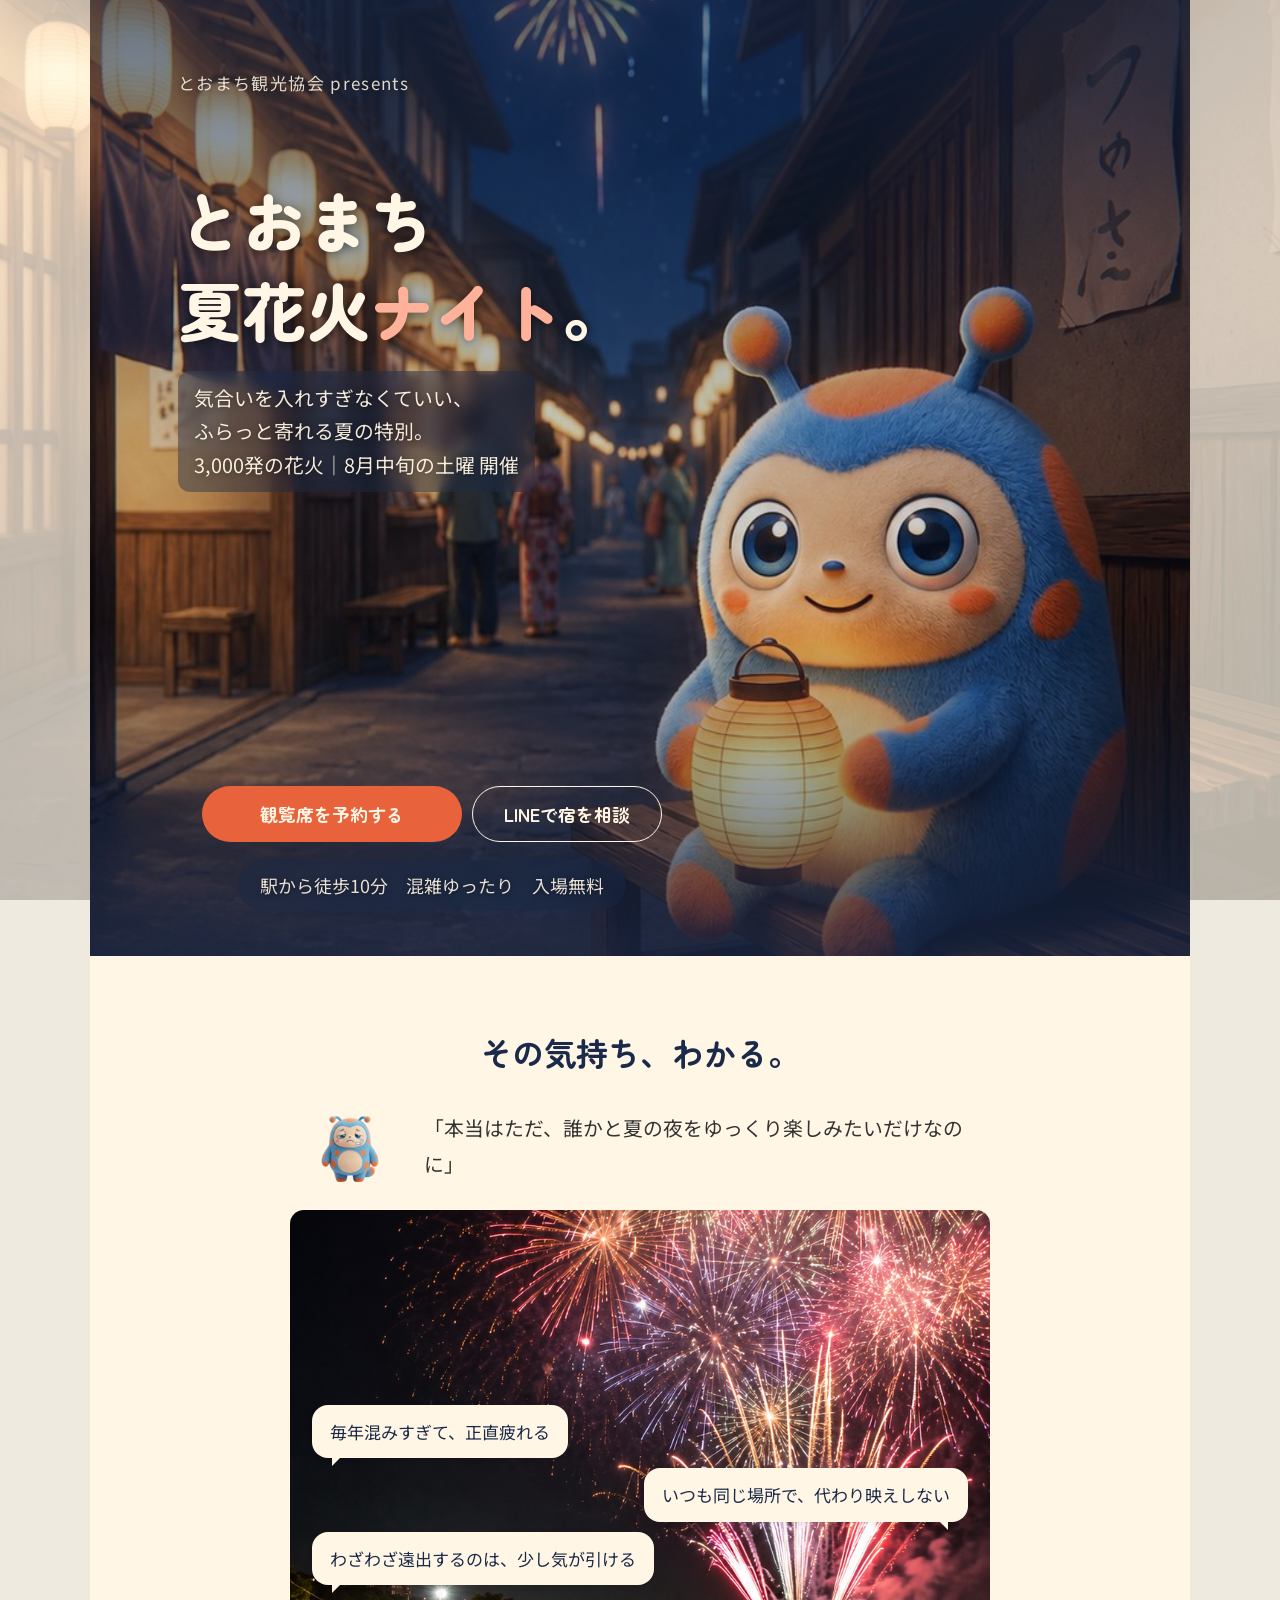
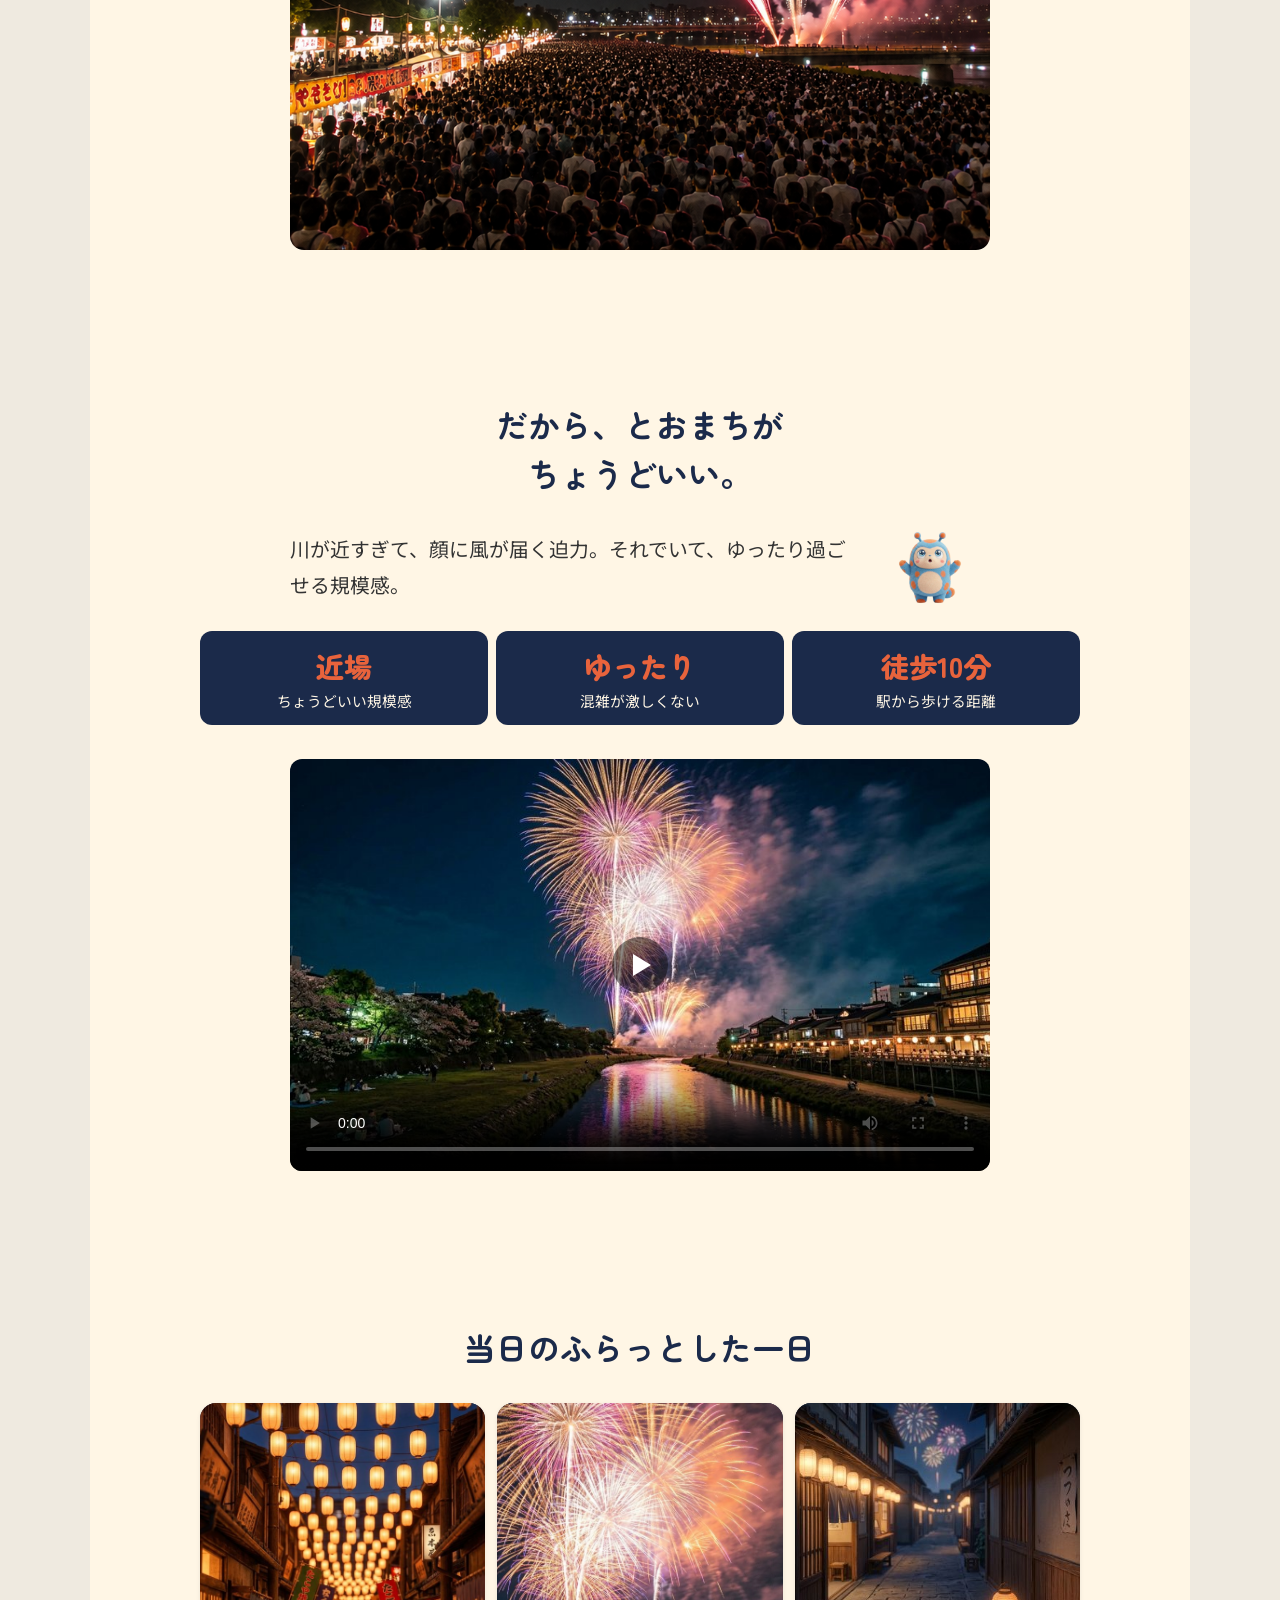
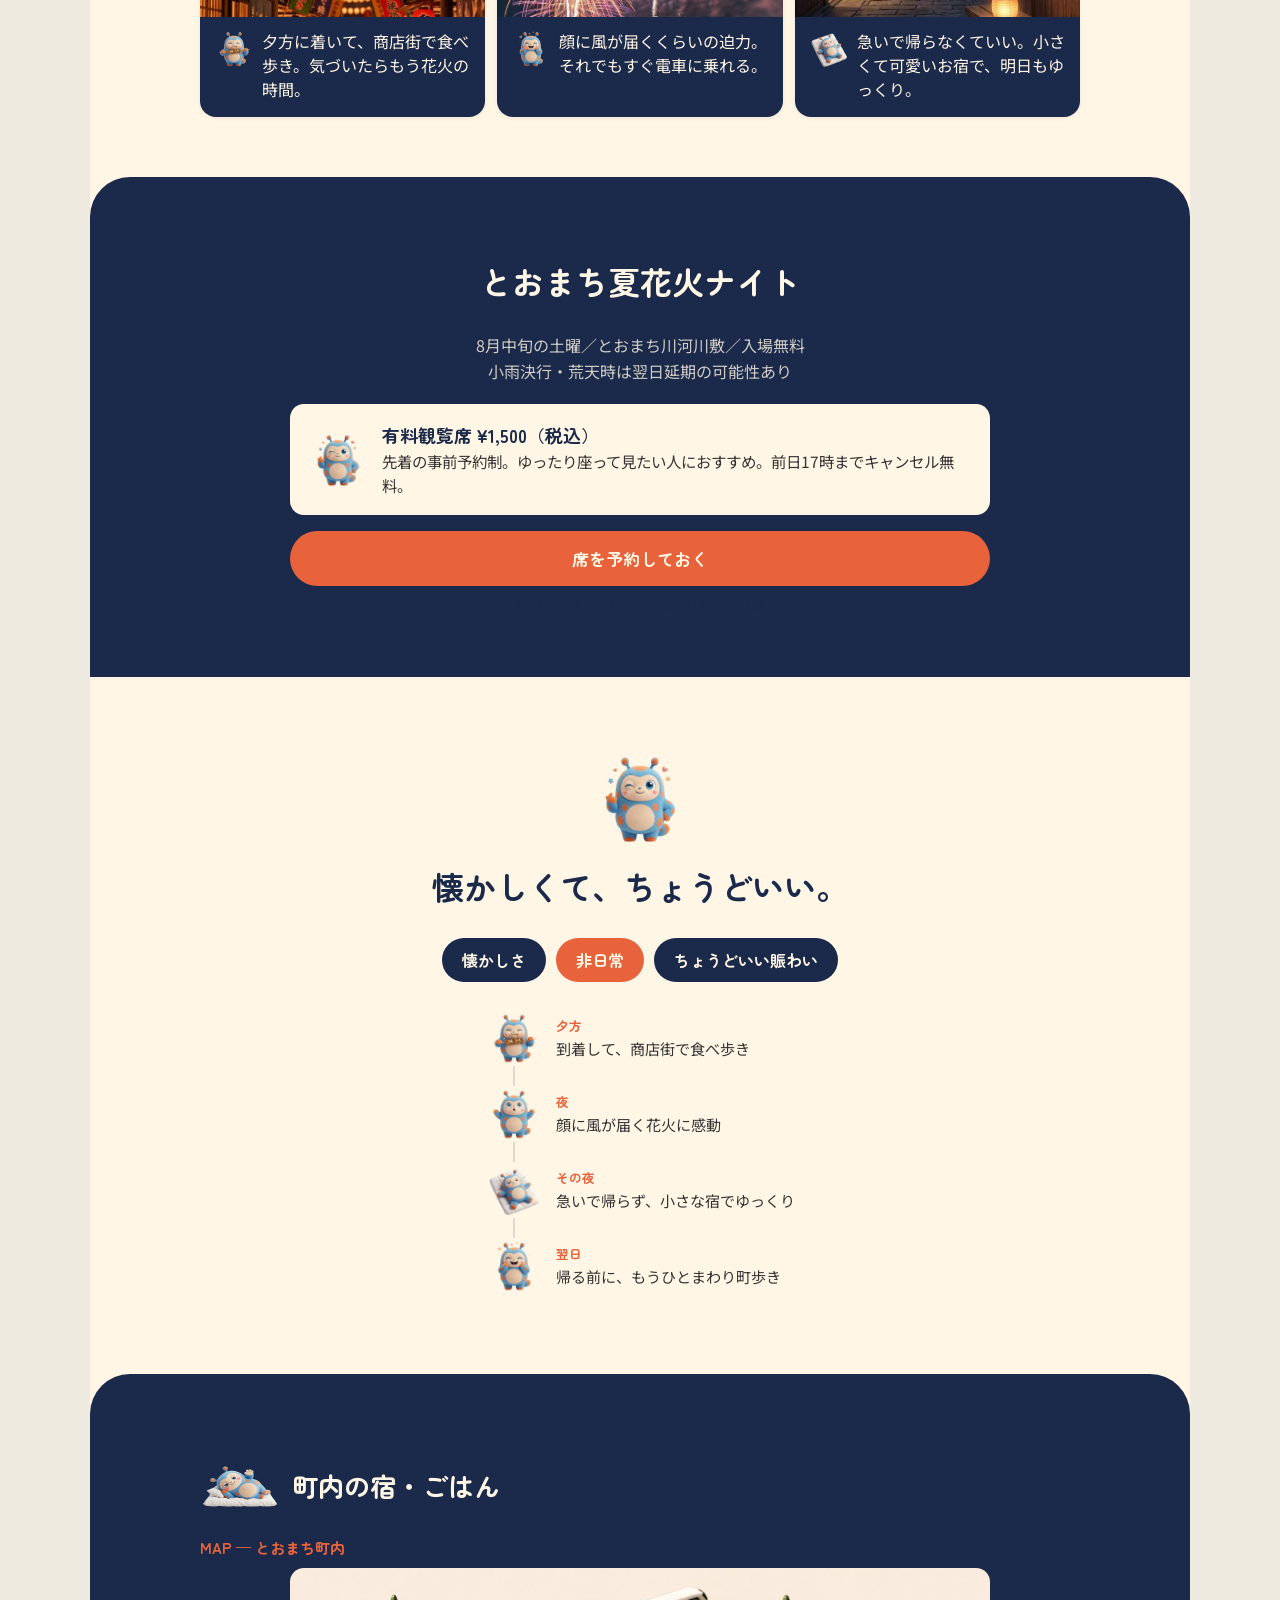
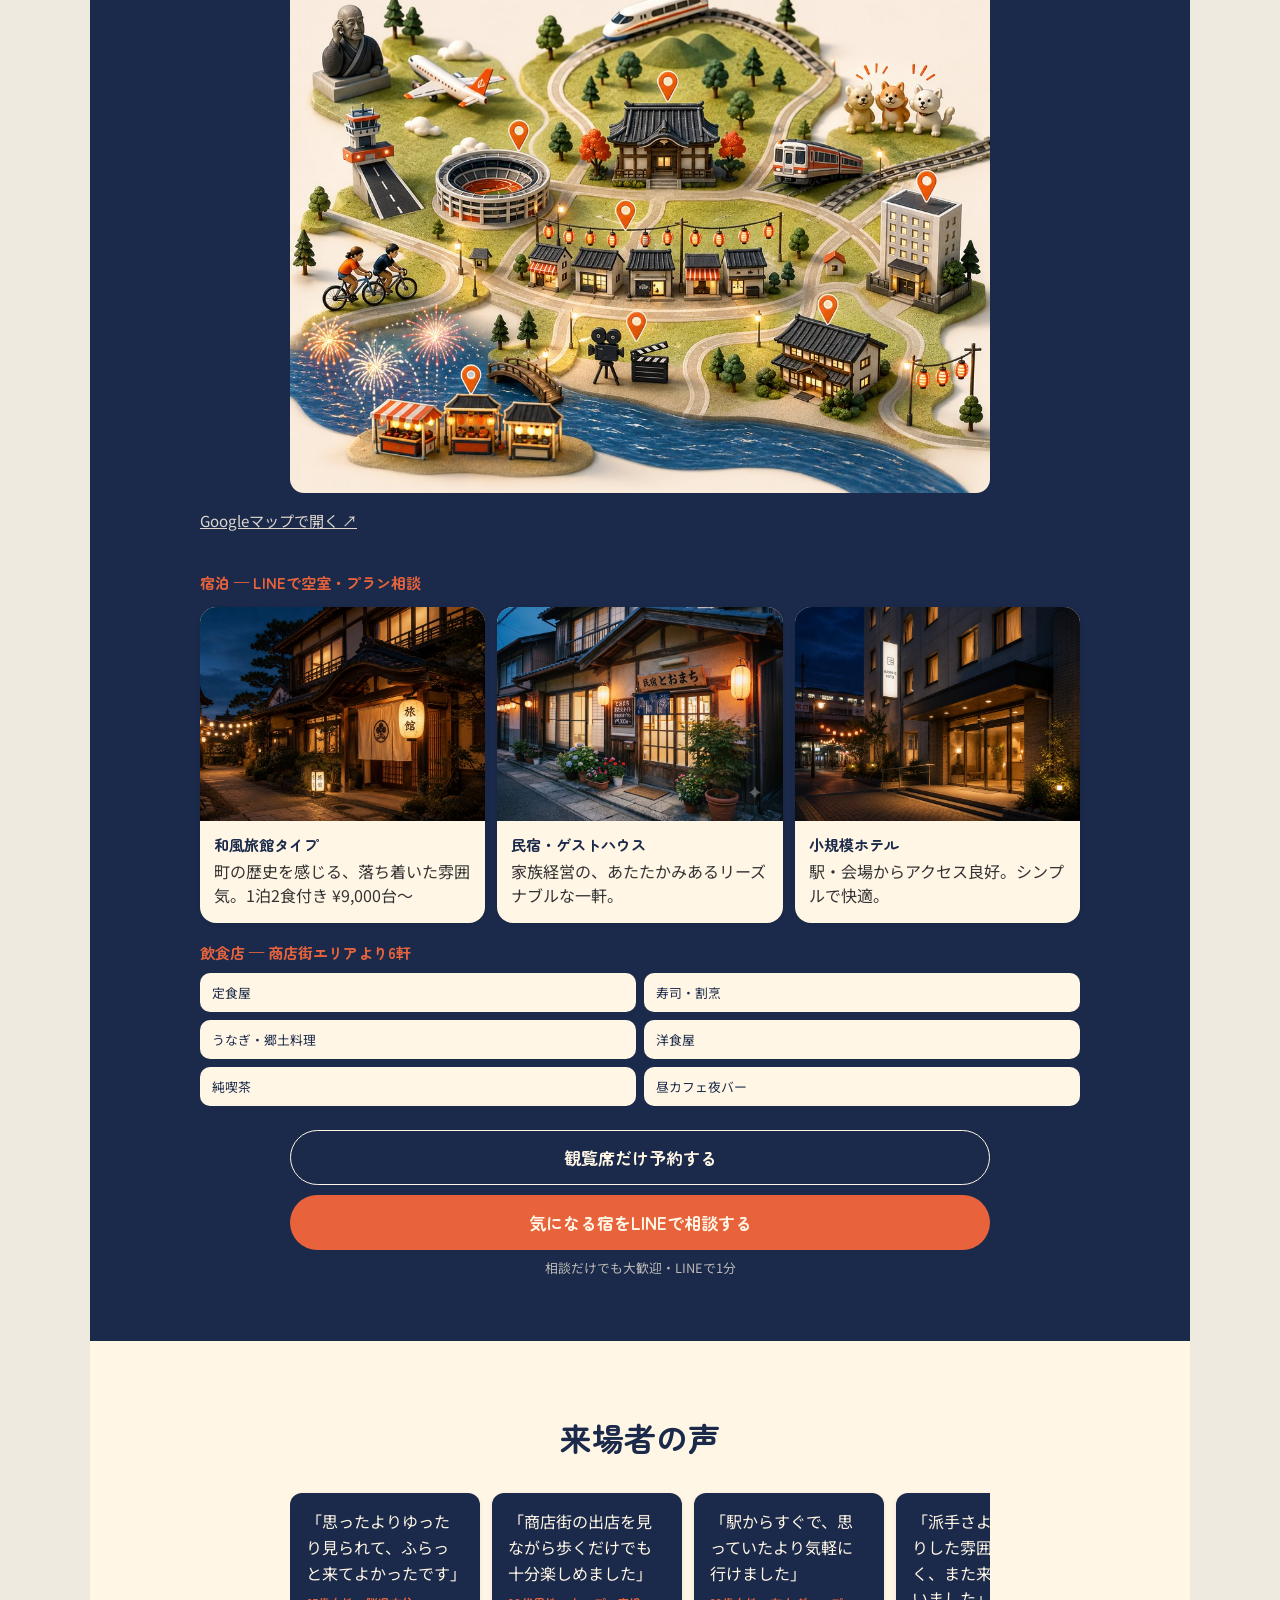
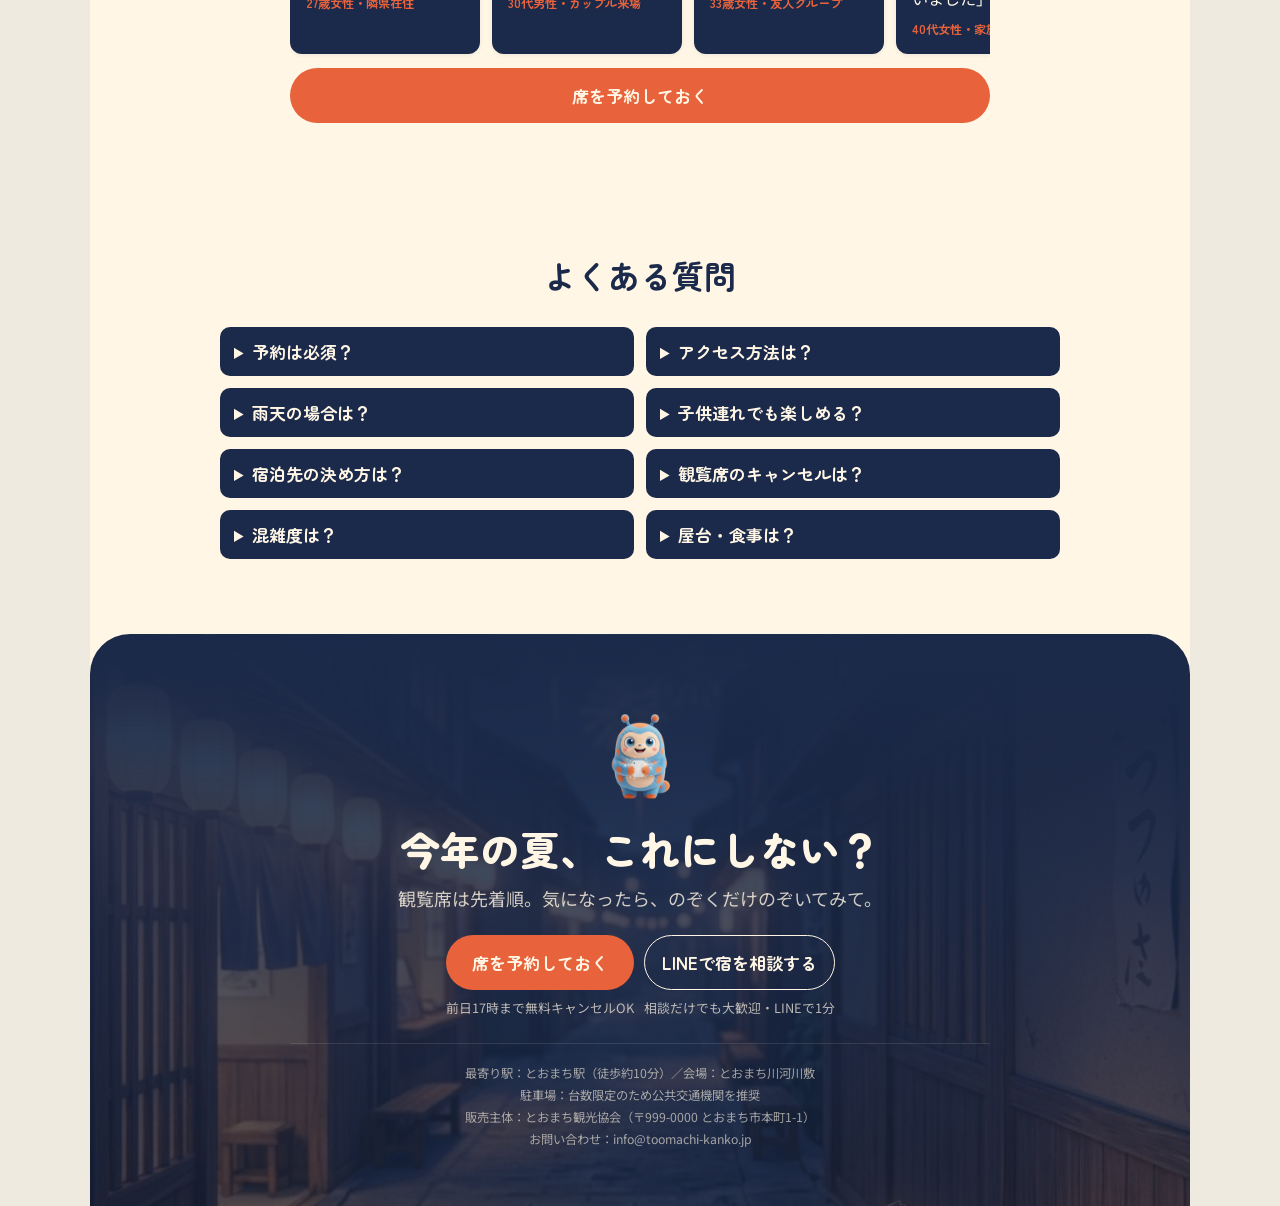
==== commit a322d53c: "更新-14" ====
--- a/index.html
+++ b/index.html
@@ -16,11 +16,11 @@
   <!-- OGP：SNS（Reels・X・LINEなど）でリンクをシェアされた時のカード表示に使われます -->
   <meta property="og:type" content="website">
   <meta property="og:site_name" content="とおまち夏花火ナイト">
-  <meta property="og:title" content="とおまち夏花火ナイト｜気合いを入れすぎなくていい、ふらっと行ける夏の特別">
+  <meta property="og:title" content="とおまち夏花火ナイト｜ふらっと行ける夏の特別">
   <meta property="og:description" content="3,000発の花火、駅から徒歩10分、混雑ゆったり。気合いを入れすぎなくていい、ふらっと寄れる夏の特別を、とおまちで。">
   <!-- TODO: 実際の公開URL・OGP画像URLに差し替えてください（画像は1200×630px推奨） -->
   <meta property="og:url" content="https://yuraharu8910.github.io/tomachi-lp/">
-  <meta property="og:image" content="https://yuraharu8910.github.io/tomachi-lp/images/bg-fv.jpg">
+  <meta property="og:image" content="https://yuraharu8910.github.io/tomachi-lp/images/og-top.jpg">
   <meta property="og:locale" content="ja_JP">
   <!-- 追加すると良い例 -->
   <meta property="og:image:width" content="1200">
@@ -60,13 +60,27 @@
   <div class="lp-frame">
 
     <!-- ============ ① ファーストビュー（FV） ============ -->
-    <header class="fv" style="background-image:url('images/bg-fv.jpg');">
-      <div class="fv__overlay"></div>
-      <div class="fv__inner">
-        <p class="fv__kicker">とおまち観光協会 presents</p>
-        <h1 class="fv__title">とおまち<br>夏花火<span class="fv__title-accent">ナイト</span>。</h1>
-        <p class="fv__lead">気合いを入れすぎなくていい、ふらっと寄れる夏の特別。<br>3,000発の花火｜8月中旬の土曜 開催</p>
-      </div>
+<header class="fv">
+  <!-- 背景動画（poster＝動画が読み込まれるまで／再生できない環境で表示される代わりの画像）
+       3本の動画（①とおま／②花火／③商店街）を用意し、script.jsのJSで
+       「Aが終わったらBに、Bが終わったらCに、Cが終わったらAに」と
+       順番にふわっと切り替えながら無限ループさせています。
+       1本のvideoタグにloopを付けるだけの方式だと複数動画の切り替えが
+       できないため、videoタグを3つ重ねてCSSのopacityで
+       見た目だけクロスフェードさせる仕組みにしています。 -->
+  <video id="fvBgVideoA" class="fv__bg-video is-active" src="videos/fv-tooma.mp4" poster="images/bg-fv.jpg" autoplay
+    muted playsinline></video>
+  <video id="fvBgVideoB" class="fv__bg-video" src="videos/fv-bg-fireworks.mp4" muted playsinline></video>
+  <video id="fvBgVideoC" class="fv__bg-video" src="videos/fv-bg-street.mp4" muted playsinline></video>
+    <div class="fv__overlay"></div>
+      <!-- id="fvInner"：動画が切り替わるタイミングで、script.jsがこの中の
+           文字（kicker/title/lead）を動画に合わせて差し替えます -->
+      <div class="fv__inner" id="fvInner">
+        <p class="fv__kicker" id="fvKicker">とおまち観光協会 presents</p>
+        <h1 class="fv__title" id="fvTitle">とおまち<br>夏花火<span class="fv__title-accent">ナイト</span>。</h1>
+        <p class="fv__lead" id="fvLead">気合いを入れすぎなくていい、<br>ふらっと寄れる夏の特別。<br>3,000発の花火｜8月中旬の土曜 開催</p>
+      </div>
+
 
       <!-- ボタンと統計行は、写真の一番下にぴったり固定表示させたいので
          position:absolute で明示的に下端に配置しています（flexの微妙な挙動に頼らない方法） -->
@@ -100,8 +114,8 @@
       <div class="bubble-card" style="background-image:url('images/bg-nayami.jpg');">
         <div class="bubble-card__inner">
           <div class="bubble bubble--left bubble-in" style="animation-delay:.1s">毎年混みすぎて、正直疲れる</div>
-          <div class="bubble bubble--right bubble-in" style="animation-delay:.45s">いつも同じ場所で、代わり映えしない</div>
-          <div class="bubble bubble--left bubble-in" style="animation-delay:.8s">わざわざ遠出するのは、少し気が引ける</div>
+          <div class="bubble bubble--right bubble-in" style="animation-delay:.55s">いつも同じ場所で、代わり映えしない</div>
+          <div class="bubble bubble--left bubble-in" style="animation-delay:1s">わざわざ遠出するのは、少し気が引ける</div>
         </div>
       </div>
     </section>
--- a/style.css
+++ b/style.css
@@ -104,20 +104,47 @@
   position: relative;
   overflow: hidden;
   padding: 18px 24px 46px;
-  background-size: cover;
-  background-position: center;
-  /* 画面いっぱいに表示したいというご要望に合わせて、
-     アスペクト比指定から「画面の高さいっぱい」に変更。
-     100dvh は「ブラウザのアドレスバー等を除いた実際の表示高さ」を指す単位で、
-     スマホのSafari/Chromeでアドレスバーの出し引きがあってもズレにくいです。
-     dvhに未対応の古いブラウザ向けに、まず100vhを指定してからdvhで上書きしています */
+  /* background-size / background-position は動画では使わないので削除してOK */
   min-height: 100vh;
   min-height: 100dvh;
+}
+
+/* 追加：背景動画を画面いっぱいに敷くための指定
+   ※動画を2本重ねて配置し、opacityの切り替えでクロスフェードさせるため、
+   両方とも同じ位置（position:absolute; inset:0）にぴったり重なるようにしています */
+.fv__bg-video {
+  position: absolute;
+  inset: 0;
+  /* top:0; right:0; bottom:0; left:0; の省略形 */
+  width: 100%;
+  height: 100%;
+  object-fit: cover;
+  /* 画像のbackground-size:coverと同じ役割。
+                             動画の縦横比を保ったまま、はみ出た部分を切り取って
+                             要素いっぱいに敷き詰めます */
+  z-index: 0;
+  /* 一番背面に固定 */
+  opacity: 0;
+  /* 初期状態は透明＝非表示。表示する側だけ.is-activeを付けてopacity:1にします */
+  transition: opacity 1.2s ease;
+  /* opacityが変化するときに1.2秒かけてふわっと変化させる＝これがクロスフェードの正体 */
+}
+
+/* 今表示すべき動画にだけJSでこのクラスを付け外しします */
+.fv__bg-video.is-active {
+  opacity: 1;
+  z-index: 1;
+  /* is-active側を手前に出しておくことで、切り替え中に一瞬どちらも
+     透けて見えるときの重なり順もきれいに保たれます */
 }
 
 .fv__overlay {
   position: absolute;
   inset: 0;
+  z-index: 2;
+  /* 動画（z-index:0/1）より必ず手前に来るように指定。
+     これがないと、動画が暗幕(overlay)やタイトル文字より
+     前面に出てしまい、文字が隠れてしまいます */
   background: linear-gradient(180deg,
       rgba(27, 42, 74, 0.65) 0%,
       rgba(27, 42, 74, 0.25) 45%,
@@ -128,6 +155,17 @@
 .fv__inner {
   position: relative;
   width: 100%;
+  z-index: 3;
+  /* overlay(2)よりさらに手前＝一番手前に文字を表示させる */
+  transition: opacity 0.5s ease;
+  /* 動画切り替えに合わせて、文字もopacityでふわっと変化させます */
+  margin-top: 30px;
+}
+
+/* 動画が切り替わる瞬間、script.jsが一時的にこのクラスを付けて文字を透明にし、
+   中身（kicker/title/lead）を差し替えてからクラスを外して再度表示させます */
+.fv__inner.is-fading {
+  opacity: 0;
 }
 
 /* ボタン＋統計行を、写真の下端にぴったり固定する。
@@ -137,6 +175,8 @@
   left: 24px;
   right: 24px;
   bottom: 46px;
+  z-index: 3;
+  /* overlay(2)よりさらに手前＝ボタンや統計行を一番手前に表示させる */
 }
 
 .fv__kicker {
@@ -171,6 +211,20 @@
   opacity: 0.95;
   text-shadow: 0 1px 6px rgba(0, 0, 0, 0.5);
   margin-bottom: 20px;
+
+  /* ---- ここから追加：ネイビーの半透明すりガラスパネル ---- */
+  display: inline-block;
+  /* pタグは本来ブロック要素で横幅いっぱいに伸びますが、
+     inline-blockにすることで「中の文字の横幅ぴったり」の
+     バッジ（ガラス板）として見せられます */
+  padding: 10px 16px;
+  border-radius: 12px;
+  background: rgba(27, 42, 74, 0.45);
+  /* var(--color-navy)の値(#1B2A4A)をrgbaで半透明に。数値を上げるほど濃く不透明になります */
+  backdrop-filter: blur(8px);
+  -webkit-backdrop-filter: blur(8px);
+  /* backdrop-filter：背後に映っているもの（今回は動画）自体をぼかす、
+     すりガラスの本体はこちらです。Safari対応のため-webkit-も併記します */
 }
 
 .fv__ctas {
@@ -178,6 +232,7 @@
   gap: 10px;
   margin-bottom: 18px;
 }
+
 /* P2-8: 「観覧席を予約する」を主導線として少し大きく見せる（LINE相談は残しつつ強弱をつける） */
 .fv__ctas .btn--primary {
   flex: 1.4;
@@ -185,15 +240,28 @@
 
 .fv__stats {
   display: flex;
-  justify-content: space-around;
-  gap: 8px;
-  padding-top: 18px;
-  border-top: 1px solid rgba(255, 246, 229, 0.2);
+  justify-content: center;
+  /* space-around → center：後述のwidth:fit-contentと組み合わせ、
+     3項目をまとめた1枚のバッジとして中央に置くための変更 */
+  gap: 18px;
+  width: fit-content;
+  /* 中身（3項目）の実際の幅ぴったりにする＝バッジらしい見た目に */
+  margin: 14px auto 0;
+  /* 左右autoで.fv__bottom内の中央に配置。上にも少し余白を確保 */
   font-size: 0.65rem;
   color: var(--color-cream);
   opacity: 0.9;
   text-shadow: 0 1px 5px rgba(0, 0, 0, 0.5);
   flex-wrap: wrap;
+
+  /* ---- ここから追加：ネイビーの半透明すりガラスパネル ---- */
+  padding: 12px 22px;
+  border-radius: 999px;
+  /* 999pxのように十分大きい値にすると、角がすべて丸まって
+     「ピル（カプセル）形状」のバッジになります */
+  background: rgba(27, 42, 74, 0.45);
+  backdrop-filter: blur(8px);
+  -webkit-backdrop-filter: blur(8px);
 }
 
 /* ==========================================================
@@ -237,7 +305,8 @@
    hoverの見た目が少し残ってしまうことがあります */
 @media (hover: hover) {
   .btn--primary:hover {
-    background: #d5572f; /* accentより少し濃いめ */
+    background: #d5572f;
+    /* accentより少し濃いめ */
   }
 
   .btn--outline:hover {
@@ -260,8 +329,9 @@
   display: block;
   width: 100%;
 }
+
 /* P2-7: ブロックボタンを連続で並べたときに、隙間が無くくっつかないようにする */
-.btn--block + .btn--block {
+.btn--block+.btn--block {
   margin-top: 10px;
 }
 
@@ -413,7 +483,12 @@
 }
 
 .bubble {
-  background: #fff;
+  position: relative;
+  /* 追加：この後の吹き出しの三角(::after)を、この箱基準で配置するために必要 */
+  background: var(--color-cream);
+  /* #fff → ベージュ（提灯色の白）に変更 */
+  color: var(--color-navy);
+  /* 追加：文字色をネイビーに */
   border-radius: 16px;
   padding: 14px 18px;
   font-size: 0.78rem;
@@ -422,29 +497,78 @@
   max-width: 95%;
 }
 
+/* 吹き出しの「しっぽ」（三角）を作る仕組み：
+   widthとheightを0にした要素にborder（枠線）だけを付けると、
+   枠線同士が斜めにぶつかる部分が三角形に見える、というCSSの定番テクニックです。
+   4辺のうち色を付けた1辺だけが三角として見え、残り3辺は透明にして消しています */
+.bubble::after {
+  content: "";
+  /* ::after疑似要素の表示にはcontentが必須（空文字でOK） */
+  position: absolute;
+  bottom: -8px;
+  /* 吹き出し本体の下端から少しはみ出させる */
+  width: 0;
+  height: 0;
+  border-style: solid;
+}
+
 .bubble--left {
   align-self: flex-start;
   margin-left: 6px;
 }
 
+/* 左寄せの吹き出し → しっぽは左下に */
+.bubble--left::after {
+  left: 20px;
+  border-width: 10px 10px 0 0;
+  /* 上10px・右10pxだけ設定→左下向きの三角になる */
+  border-color: var(--color-cream) transparent transparent transparent;
+}
+
 .bubble--right {
   align-self: flex-end;
   margin-right: 6px;
 }
 
+/* 右寄せの吹き出し → しっぽは右下に */
+.bubble--right::after {
+  right: 20px;
+  border-width: 10px 0 0 10px;
+  /* 上10px・左10pxだけ設定→右下向きの三角になる */
+  border-color: var(--color-cream) transparent transparent transparent;
+}
+
 /* 吹き出しが画面に入ったらフワッと表示するアニメーション
-   （script.js の IntersectionObserver が .is-visible クラスを付与します） */
+   （script.js の IntersectionObserver が .is-visible クラスを付与します）
+   → 数字カード等と共通のbubbleInより下からの移動距離を大きくして、
+     「下からスライドしてくる」動きがはっきり分かるようにしています */
 .bubble-in {
   opacity: 0;
 }
 
 .bubble-in.is-visible {
-  animation: bubbleIn 0.6s ease-out forwards;
+  animation: bubbleSlideIn 1s cubic-bezier(0.25, 1, 0.35, 1) forwards;
+  /* 0.6s→1sに伸ばして、ゆっくり漂うような「ふわっと」感を強めています。
+     cubic-bezier(0.25, 1, 0.35, 1)：最初はすっと動き出し、最後は
+     ふんわり減速して止まる、柔らかい着地感の緩急です */
+}
+
+@keyframes bubbleSlideIn {
+  from {
+    opacity: 0;
+    transform: translateY(40px);
+    /* 14px→40pxに増やし、スライドしてくる距離をしっかり見せる */
+  }
+
+  to {
+    opacity: 1;
+    transform: translateY(0);
+  }
 }
 
 /* 汎用の「画面に入ったらフワッと表示」クラス。
-   .bubble-in と同じ仕組み・同じアニメーションを、吹き出し以外の要素
-   （数字カードや一日の流れのステップなど）にも使い回せるようにしたものです。
+   吹き出し以外の要素（数字カードや一日の流れのステップなど）は
+   従来通り控えめな移動量のbubbleInを使い続けます（見た目の強さを使い分け）。
    要素に style="animation-delay:.15s" のように付けると、時間差で表示できます */
 .reveal-in {
   opacity: 0;
@@ -474,11 +598,12 @@
   grid-template-columns: 1fr 1fr 1fr;
   gap: 8px;
   text-align: center;
-  margin-bottom: 14px;
+  margin-bottom: 34px;
 }
 
 .stat-card {
-  background: #fff;
+  background: var(--color-navy);
+  /* #fff → ネイビーに変更 */
   border-radius: 12px;
   padding: 14px 8px;
 }
@@ -488,11 +613,15 @@
   font-weight: 900;
   font-size: 1.1rem;
   color: var(--color-accent);
+  /* 数字部分（近場・ゆったり等）はオレンジのままでも
+     ネイビー背景に映えるのでそのままでOK */
 }
 
 .stat-card__label {
   font-size: 0.65rem;
   margin-top: 4px;
+  color: var(--color-cream);
+  /* 追加：説明文（黒文字）が見えなくなるため明るい色に変更 */
 }
 
 /* 動画ボックス */
@@ -600,10 +729,14 @@
   flex: 0 0 190px;
   /* 町内の宿・ごはんセクションのカード(.lodging-card)と同じ幅に統一 */
   scroll-snap-align: start;
-  background: #fff;
+  background: var(--color-navy);
+  /* #fff → ネイビーに変更 */
   border-radius: 16px;
   overflow: hidden;
   box-shadow: 0 1px 4px rgba(27, 42, 74, 0.08);
+  transition: transform 0.3s ease, box-shadow 0.3s ease;
+  /* transform（位置）とbox-shadow（影）の両方をなめらかに変化させる指定。
+     これがないとホバー時に「カクッ」と瞬間移動してしまいます */
 }
 
 .scene-card__photo {
@@ -621,6 +754,8 @@
   align-items: flex-start;
   font-size: 0.7rem;
   line-height: 1.5;
+  color: var(--color-cream);
+  /* 追加：テキストが黒のままだと見えなくなるため */
 }
 
 .scene-card__icon {
@@ -634,7 +769,8 @@
 .float-icon {
   width: 100px;
   margin: 0 auto 8px;
-  object-fit: contain; /* 全身が見切れないよう、箱に収まるサイズに縮小して表示する */
+  object-fit: contain;
+  /* 全身が見切れないよう、箱に収まるサイズに縮小して表示する */
 }
 
 .tag-row {
@@ -671,7 +807,8 @@
   display: flex;
   flex-direction: column;
   gap: 20px;
-  text-align: left; /* 親セクションが text-align:center のため、ここで左寄せに戻す */
+  text-align: left;
+  /* 親セクションが text-align:center のため、ここで左寄せに戻す */
 }
 
 .day-flow__step {
@@ -685,7 +822,8 @@
 .day-flow__step:not(:last-child)::after {
   content: "";
   position: absolute;
-  left: 27px; /* アイコン(56px)の中央あたり */
+  left: 27px;
+  /* アイコン(56px)の中央あたり */
   top: 56px;
   width: 2px;
   height: 20px;
@@ -739,6 +877,9 @@
   background: var(--color-cream);
   border-radius: 16px;
   overflow: hidden;
+  box-shadow: 0 1px 4px rgba(0, 0, 0, 0.08);
+  /* scene-cardと同じ理由で影を用意（ホバー時に濃くして「浮いた」感を出すため） */
+  transition: transform 0.3s ease, box-shadow 0.3s ease;
 }
 
 .lodging-card__photo {
@@ -747,6 +888,23 @@
   /* 宿泊施設の写真(4:3)に合わせて調整 */
   background-size: cover;
   background-position: center;
+}
+
+/* ---- カードホバー時の「フワッと浮き上がる」アニメーション ----
+   (hover: hover) and (pointer: fine)：マウスでホバー操作ができる環境
+   （＝主にPC）だけに適用する書き方です。これを付けないと、
+   スマホ・タブレットでカードをタップした際にも「ホバー状態」が
+   残ってしまい、タップ後も浮いたままになる不具合が起きやすいため、
+   PC限定の指定にしています */
+@media (hover: hover) and (pointer: fine) {
+
+  .scene-card:hover,
+  .lodging-card:hover {
+    transform: translateY(-8px);
+    /* 上方向に8pxだけ移動＝浮き上がって見える */
+    box-shadow: 0 16px 28px rgba(27, 42, 74, 0.22);
+    /* ホバー時は影を大きく・濃くして、浮いた分の距離感を演出 */
+  }
 }
 
 /* 写真が未設定の間だけ使うプレースホルダー見た目。
@@ -806,7 +964,8 @@
   flex: 0 0 190px;
   /* .scene-card / .lodging-card と同じ幅に統一 */
   scroll-snap-align: start;
-  background: #fff;
+  background: var(--color-navy);
+  /* #fff → ネイビーに変更 */
   border-radius: 12px;
   padding: 16px;
   box-shadow: 0 1px 4px rgba(27, 42, 74, 0.08);
@@ -815,6 +974,8 @@
 .voice-card__text {
   font-size: 0.75rem;
   line-height: 1.6;
+  color: var(--color-cream);
+  /* 追加：本文（黒文字）が見えなくなるため明るい色に変更 */
 }
 
 .voice-card__who {
@@ -839,7 +1000,8 @@
 }
 
 .faq {
-  background: #fff;
+  background: var(--color-navy);
+  /* #fff → ネイビーに変更 */
   border-radius: 10px;
   padding: 12px 14px;
 }
@@ -848,7 +1010,8 @@
   font-family: var(--font-heading);
   font-weight: 700;
   font-size: 0.78rem;
-  color: var(--color-navy);
+  color: var(--color-cream);
+  /* navy → creamに変更（紺の背景に紺文字だと見えなくなるため） */
   cursor: pointer;
 }
 
@@ -871,7 +1034,9 @@
   font-size: 0.72rem;
   line-height: 1.6;
   margin-top: 6px;
-  padding-bottom: 2px; /* 開いた時に文字の下端が窮屈に見えないための余白 */
+  padding-bottom: 2px;
+  color: var(--color-cream);
+  /* 追加：答えの本文も明るい色に変更 */
 }
 
 /* ==========================================================
@@ -930,6 +1095,7 @@
   opacity: 0.6;
   margin-top: 8px;
 }
+
 .btn-microcopy--on-dark {
   color: var(--color-cream);
   opacity: 0.7;
@@ -945,7 +1111,8 @@
   transform: translateX(-50%) translateY(100%);
   bottom: 0;
   width: 100%;
-  max-width: 480px; /* .lp-frame と同じ幅に揃える */
+  max-width: 480px;
+  /* .lp-frame と同じ幅に揃える */
   display: flex;
   gap: 10px;
   padding: 10px 16px calc(10px + env(safe-area-inset-bottom, 0px));
@@ -954,13 +1121,16 @@
   z-index: 100;
   opacity: 0;
   transition: transform 0.25s ease, opacity 0.25s ease;
-  pointer-events: none; /* 非表示中は下に隠れたボタンなどを誤タップしないように */
-}
+  pointer-events: none;
+  /* 非表示中は下に隠れたボタンなどを誤タップしないように */
+}
+
 .sticky-cta.is-visible {
   transform: translateX(-50%) translateY(0);
   opacity: 1;
   pointer-events: auto;
 }
+
 .sticky-cta .btn {
   font-size: 0.8rem;
   padding: 12px 8px;
@@ -971,9 +1141,11 @@
   flex: 1;
   min-width: 0;
 }
+
 .sticky-cta__item .btn {
   width: 100%;
 }
+
 .sticky-cta__note {
   text-align: center;
   font-size: 0.62rem;
@@ -1043,7 +1215,8 @@
   font-size: 1.15rem;
   color: var(--color-navy);
   margin-bottom: 8px;
-  padding-right: 32px; /* 閉じるボタンと文字が重ならないように */
+  padding-right: 32px;
+  /* 閉じるボタンと文字が重ならないように */
 }
 
 .reservation-modal__desc {
@@ -1060,6 +1233,7 @@
   margin-bottom: 6px;
   margin-top: 14px;
 }
+
 .reservation-modal__label:first-of-type {
   margin-top: 0;
 }
@@ -1083,6 +1257,7 @@
   -webkit-appearance: none;
   appearance: none;
 }
+
 .reservation-modal__input:focus-visible {
   outline: 2px solid var(--color-accent);
   outline-offset: 1px;
@@ -1109,6 +1284,7 @@
   line-height: 1.7;
   padding: 20px 0 4px;
 }
+
 .reservation-modal__success .btn {
   margin-top: 18px;
 }
@@ -1184,11 +1360,12 @@
 
   .fv__kicker {
     font-size: 0.9rem;
+    margin-top: 40px;
   }
 
   .fv__title {
     font-size: 3.4rem;
-    margin-top: 0;
+    margin-top: 80px;
     margin-bottom: 16px;
   }
 
@@ -1198,9 +1375,10 @@
 
   /* position:absoluteでの下端固定をやめて、通常の流れの中に置く */
   .fv__bottom {
-    position: static;
+    position: relative;
+    /* ← static から relative に変更 */
     max-width: 460px;
-    margin-top: 8px;
+    margin-top: 320px;
   }
 
   .fv__ctas .btn,
@@ -1312,6 +1490,8 @@
     grid-template-columns: 1fr 1fr;
     gap: 12px;
     max-width: 840px;
+    align-items: start;
+    /* 追加：行の高さを揃えず、各アイテムが自分の中身の高さだけで収まるようにする */
   }
 
   .faq summary {
@@ -1475,4 +1655,4 @@
   .sticky-cta__note {
     font-size: 0.68rem;
   }
-}
+}
